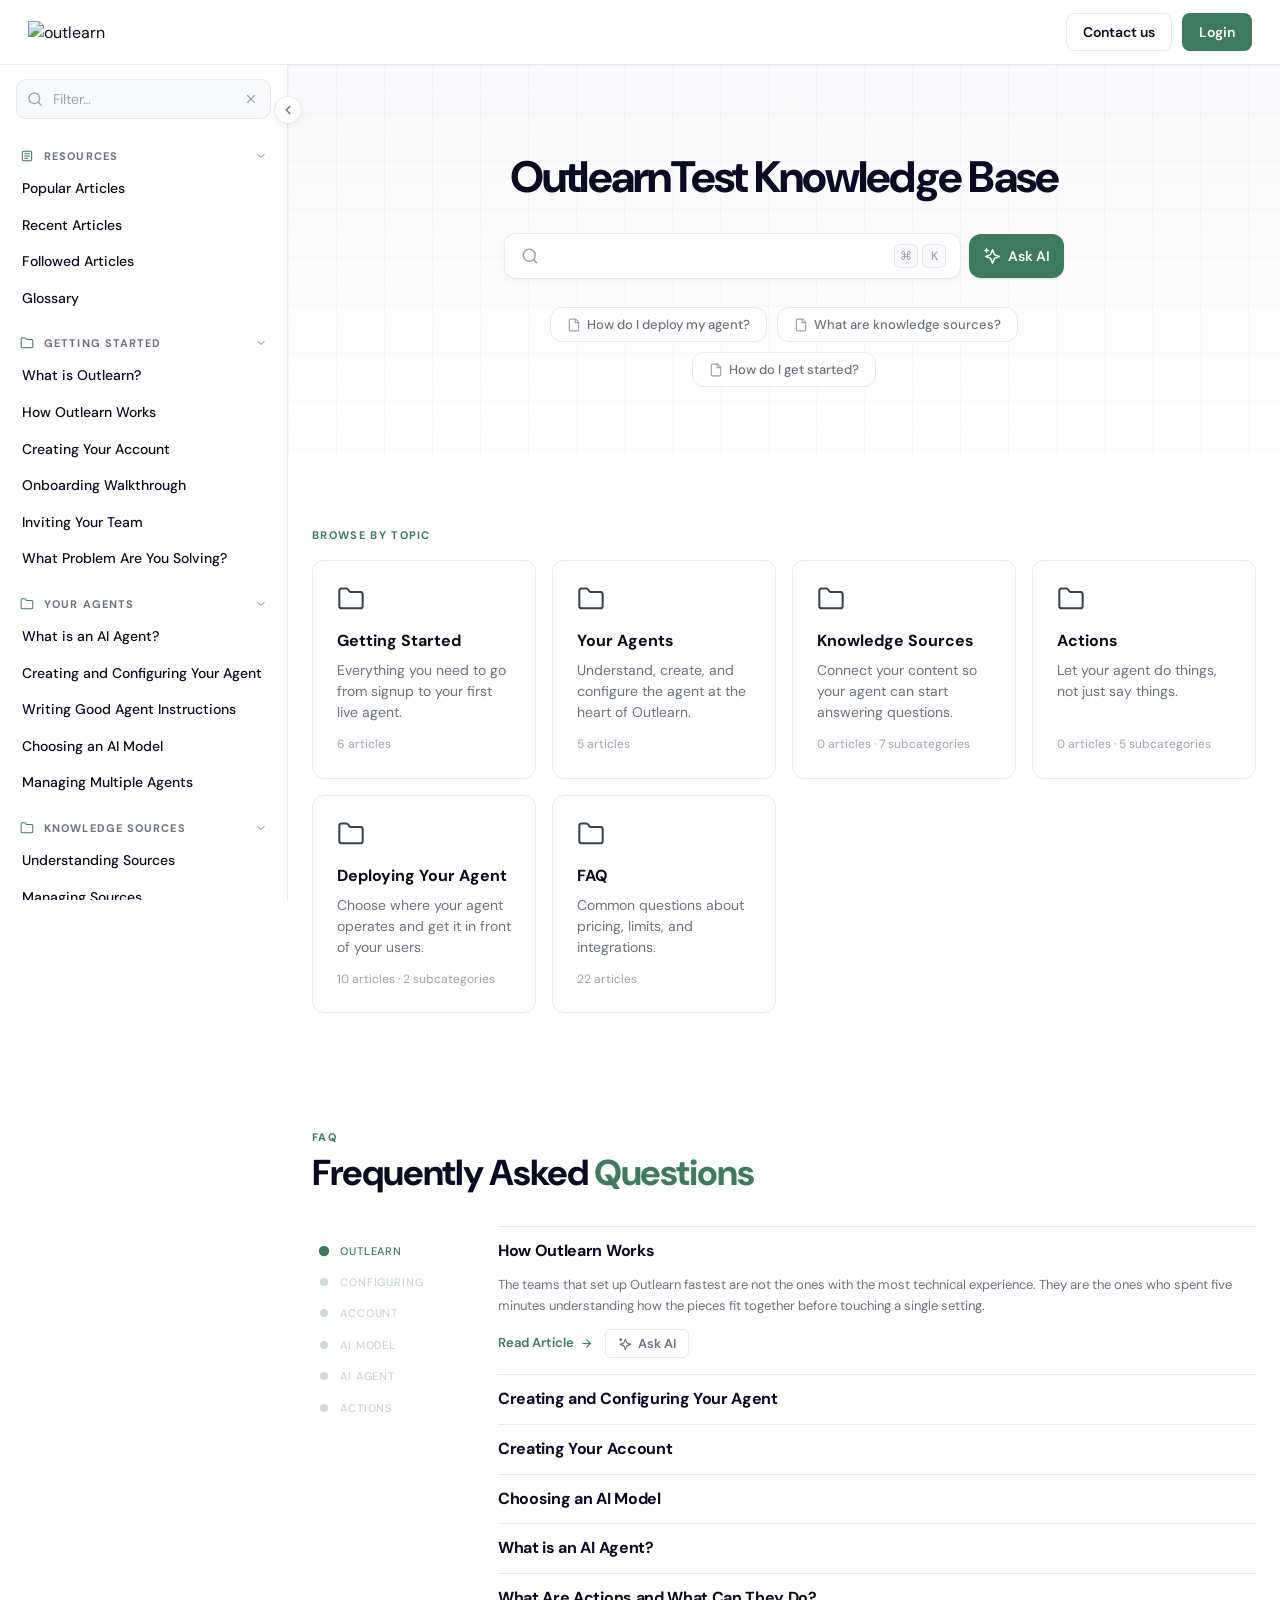
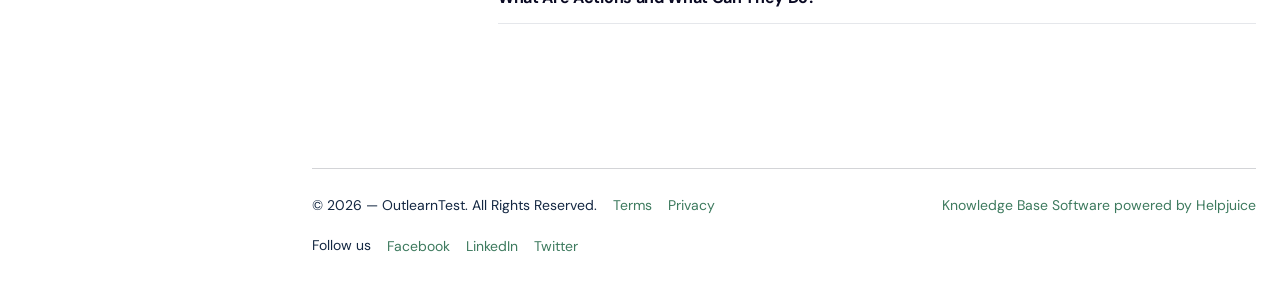
==== index.html @ bb4597de "Add persistent sidebar nav and mobile polish - Mirror the live outlearntest sidebar: filter input, e" ====
<!doctype html>
<html lang="en">

<head>
  <meta charset="utf-8">
  <meta name="viewport" content="width=device-width, initial-scale=1">
  <title>OutlearnTest Knowledge Base - Ask AI</title>
  <meta name="description"
    content="OutlearnTest Support Center — ask anything, get a synthesised answer from the knowledge base.">

  <link rel="preconnect" href="https://fonts.googleapis.com">
  <link rel="preconnect" href="https://fonts.gstatic.com" crossorigin>
  <link rel="stylesheet" href="https://fonts.googleapis.com/css2?family=DM+Sans:wght@400;500;600;700&display=swap">

  <link rel="stylesheet" href="styles.css">
</head>

<body>

  <header class="outlearn-header" role="banner">
    <div class="outlearn-header__inner">

      <div class="outlearn-header__left">
        <button class="outlearn-menu-btn" type="button" id="menuBtn" aria-label="Open menu" aria-expanded="false"
          aria-controls="sidebar">
          <svg width="20" height="20" viewBox="0 0 24 24" fill="none" stroke="currentColor" stroke-width="2"
            stroke-linecap="round" stroke-linejoin="round" aria-hidden="true">
            <line x1="4" x2="20" y1="6" y2="6" />
            <line x1="4" x2="20" y1="12" y2="12" />
            <line x1="4" x2="20" y1="18" y2="18" />
          </svg>
        </button>

        <a class="outlearn-logo" href="/" aria-label="OutlearnTest — go to homepage">
          <img
            src="https://static.helpjuice.com/helpjuice_production/uploads/template/brand_image/34458/46894/Frame__14_.png"
            alt="outlearn" width="120" height="28" loading="eager" decoding="async">
        </a>
      </div>

      <div class="outlearn-header__actions">
        <a class="outlearn-header-btn outlearn-header-btn--ghost" href="/contact-us">Contact us</a>
        <a class="outlearn-header-btn outlearn-header-btn--primary"
          href="/users/sign_in?_subdomain=outlearntest">Login</a>
      </div>

    </div>
  </header>

  <!-- SIDEBAR — persistent on desktop, off-canvas drawer on mobile ───── -->
  <div class="outlearn-sidebar-overlay" id="sidebarOverlay" hidden></div>

  <!-- Desktop collapse / expand handle. Sits OUTSIDE the sidebar so it
       remains visible when the sidebar slides out of view. -->
  <button class="outlearn-sidebar-handle" id="sidebarHandle" type="button"
    aria-label="Collapse sidebar" aria-controls="sidebar" aria-expanded="true">
    <svg viewBox="0 0 24 24" fill="none" stroke="currentColor" stroke-width="2.5" stroke-linecap="round"
      stroke-linejoin="round" aria-hidden="true">
      <path d="m15 18-6-6 6-6" />
    </svg>
  </button>

  <aside class="outlearn-sidebar" id="sidebar" aria-label="Knowledge base navigation" aria-hidden="true">

    <div class="outlearn-sidebar__head">
      <a class="outlearn-sidebar__logo" href="/" aria-label="OutlearnTest home">
        <img
          src="https://static.helpjuice.com/helpjuice_production/uploads/template/brand_image/34458/46894/Frame__14_.png"
          alt="outlearn" height="22" loading="lazy" decoding="async">
      </a>
      <button class="outlearn-sidebar__close" type="button" id="sidebarClose" aria-label="Close menu">
        <svg width="20" height="20" viewBox="0 0 24 24" fill="none" stroke="currentColor" stroke-width="2"
          stroke-linecap="round" stroke-linejoin="round" aria-hidden="true">
          <path d="M18 6 6 18" /><path d="m6 6 12 12" />
        </svg>
      </button>
    </div>

    <div class="outlearn-sidebar-filter">
      <div class="outlearn-sidebar-filter__bar">
        <svg class="outlearn-sidebar-filter__icon" xmlns="http://www.w3.org/2000/svg" viewBox="0 0 24 24" fill="none"
          stroke="currentColor" stroke-width="2" stroke-linecap="round" stroke-linejoin="round" aria-hidden="true">
          <circle cx="11" cy="11" r="8" />
          <path d="m21 21-4.3-4.3" />
        </svg>
        <input class="outlearn-sidebar-filter__input" id="sidebarFilter" placeholder="Filter…" autocomplete="off"
          spellcheck="false" aria-label="Filter navigation">
        <button class="outlearn-sidebar-filter__clear" id="sidebarFilterClear" type="button" aria-label="Clear filter"
          hidden>
          <svg xmlns="http://www.w3.org/2000/svg" viewBox="0 0 24 24" fill="none" stroke="currentColor"
            stroke-width="2" stroke-linecap="round" stroke-linejoin="round" aria-hidden="true">
            <path d="M18 6 6 18" /><path d="m6 6 12 12" />
          </svg>
        </button>
      </div>
      <div class="outlearn-sidebar-filter__empty" id="sidebarFilterEmpty" hidden>No results</div>
    </div>

    <div class="outlearn-sidebar__nav-wrap" id="sidebarNavWrap">
      <nav id="sidebarNav" aria-label="Categories">

        <div class="outlearn-nav-group is-open">
          <button class="outlearn-nav-group__label" type="button" data-group-toggle aria-expanded="true">
            <svg class="outlearn-nav-group__leadicon" viewBox="0 0 24 24" fill="none" stroke="currentColor"
              stroke-width="1.75" stroke-linecap="round" stroke-linejoin="round" aria-hidden="true">
              <rect x="4" y="4" width="16" height="16" rx="2" />
              <path d="M8 8h8M8 12h8M8 16h5" />
            </svg>
            <span class="outlearn-nav-group__name">Resources</span>
            <svg class="outlearn-nav-group__chevron" viewBox="0 0 24 24" fill="none" stroke="currentColor"
              stroke-width="2" stroke-linecap="round" stroke-linejoin="round" aria-hidden="true">
              <path d="m9 18 6-6-6-6" />
            </svg>
          </button>
          <div class="outlearn-nav-group__items">
            <a class="outlearn-nav-link" href="#popular"><span class="outlearn-nav-link__text">Popular Articles</span></a>
            <a class="outlearn-nav-link" href="#recent"><span class="outlearn-nav-link__text">Recent Articles</span></a>
            <a class="outlearn-nav-link" href="#followed"><span class="outlearn-nav-link__text">Followed Articles</span></a>
            <a class="outlearn-nav-link" href="#glossary"><span class="outlearn-nav-link__text">Glossary</span></a>
          </div>
        </div>

        <div class="outlearn-nav-group is-open">
          <button class="outlearn-nav-group__label" type="button" data-group-toggle aria-expanded="true">
            <svg class="outlearn-nav-group__leadicon" viewBox="0 0 24 24" fill="none" stroke="currentColor"
              stroke-width="1.75" stroke-linecap="round" stroke-linejoin="round" aria-hidden="true">
              <path d="M20 20a2 2 0 0 0 2-2V8a2 2 0 0 0-2-2h-7.9a2 2 0 0 1-1.69-.9L9.6 3.9A2 2 0 0 0 7.93 3H4a2 2 0 0 0-2 2v13a2 2 0 0 0 2 2Z" />
            </svg>
            <span class="outlearn-nav-group__name">Getting Started</span>
            <svg class="outlearn-nav-group__chevron" viewBox="0 0 24 24" fill="none" stroke="currentColor"
              stroke-width="2" stroke-linecap="round" stroke-linejoin="round" aria-hidden="true">
              <path d="m9 18 6-6-6-6" />
            </svg>
          </button>
          <div class="outlearn-nav-group__items">
            <a class="outlearn-nav-link" href="#what-is-outlearn"><span class="outlearn-nav-link__text">What is Outlearn?</span></a>
            <a class="outlearn-nav-link" href="#how-outlearn-works"><span class="outlearn-nav-link__text">How Outlearn Works</span></a>
            <a class="outlearn-nav-link" href="#creating-your-account"><span class="outlearn-nav-link__text">Creating Your Account</span></a>
            <a class="outlearn-nav-link" href="#onboarding"><span class="outlearn-nav-link__text">Onboarding Walkthrough</span></a>
            <a class="outlearn-nav-link" href="#inviting-team"><span class="outlearn-nav-link__text">Inviting Your Team</span></a>
            <a class="outlearn-nav-link" href="#problem"><span class="outlearn-nav-link__text">What Problem Are You Solving?</span></a>
          </div>
        </div>

        <div class="outlearn-nav-group is-open">
          <button class="outlearn-nav-group__label" type="button" data-group-toggle aria-expanded="true">
            <svg class="outlearn-nav-group__leadicon" viewBox="0 0 24 24" fill="none" stroke="currentColor"
              stroke-width="1.75" stroke-linecap="round" stroke-linejoin="round" aria-hidden="true">
              <path d="M20 20a2 2 0 0 0 2-2V8a2 2 0 0 0-2-2h-7.9a2 2 0 0 1-1.69-.9L9.6 3.9A2 2 0 0 0 7.93 3H4a2 2 0 0 0-2 2v13a2 2 0 0 0 2 2Z" />
            </svg>
            <span class="outlearn-nav-group__name">Your Agents</span>
            <svg class="outlearn-nav-group__chevron" viewBox="0 0 24 24" fill="none" stroke="currentColor"
              stroke-width="2" stroke-linecap="round" stroke-linejoin="round" aria-hidden="true">
              <path d="m9 18 6-6-6-6" />
            </svg>
          </button>
          <div class="outlearn-nav-group__items">
            <a class="outlearn-nav-link" href="#what-is-an-ai-agent"><span class="outlearn-nav-link__text">What is an AI Agent?</span></a>
            <a class="outlearn-nav-link" href="#configuring"><span class="outlearn-nav-link__text">Creating and Configuring Your Agent</span></a>
            <a class="outlearn-nav-link" href="#writing-instructions"><span class="outlearn-nav-link__text">Writing Good Agent Instructions</span></a>
            <a class="outlearn-nav-link" href="#choosing-an-ai-model"><span class="outlearn-nav-link__text">Choosing an AI Model</span></a>
            <a class="outlearn-nav-link" href="#multiple-agents"><span class="outlearn-nav-link__text">Managing Multiple Agents</span></a>
          </div>
        </div>

        <div class="outlearn-nav-group is-open">
          <button class="outlearn-nav-group__label" type="button" data-group-toggle aria-expanded="true">
            <svg class="outlearn-nav-group__leadicon" viewBox="0 0 24 24" fill="none" stroke="currentColor"
              stroke-width="1.75" stroke-linecap="round" stroke-linejoin="round" aria-hidden="true">
              <path d="M20 20a2 2 0 0 0 2-2V8a2 2 0 0 0-2-2h-7.9a2 2 0 0 1-1.69-.9L9.6 3.9A2 2 0 0 0 7.93 3H4a2 2 0 0 0-2 2v13a2 2 0 0 0 2 2Z" />
            </svg>
            <span class="outlearn-nav-group__name">Knowledge Sources</span>
            <svg class="outlearn-nav-group__chevron" viewBox="0 0 24 24" fill="none" stroke="currentColor"
              stroke-width="2" stroke-linecap="round" stroke-linejoin="round" aria-hidden="true">
              <path d="m9 18 6-6-6-6" />
            </svg>
          </button>
          <div class="outlearn-nav-group__items">
            <a class="outlearn-nav-link" href="#understanding-sources"><span class="outlearn-nav-link__text">Understanding Sources</span></a>
            <a class="outlearn-nav-link" href="#managing-sources"><span class="outlearn-nav-link__text">Managing Sources</span></a>
            <a class="outlearn-nav-link" href="#kb-integrations"><span class="outlearn-nav-link__text">Knowledge Base Integrations</span></a>
            <a class="outlearn-nav-link" href="#cloud-storage"><span class="outlearn-nav-link__text">Cloud Storage</span></a>
            <a class="outlearn-nav-link" href="#ticketing-systems"><span class="outlearn-nav-link__text">Ticketing Systems</span></a>
            <a class="outlearn-nav-link" href="#team-chats"><span class="outlearn-nav-link__text">Team Chats</span></a>
            <a class="outlearn-nav-link" href="#manual-imports"><span class="outlearn-nav-link__text">Manual Imports</span></a>
          </div>
        </div>

        <div class="outlearn-nav-group is-open">
          <button class="outlearn-nav-group__label" type="button" data-group-toggle aria-expanded="true">
            <svg class="outlearn-nav-group__leadicon" viewBox="0 0 24 24" fill="none" stroke="currentColor"
              stroke-width="1.75" stroke-linecap="round" stroke-linejoin="round" aria-hidden="true">
              <path d="M20 20a2 2 0 0 0 2-2V8a2 2 0 0 0-2-2h-7.9a2 2 0 0 1-1.69-.9L9.6 3.9A2 2 0 0 0 7.93 3H4a2 2 0 0 0-2 2v13a2 2 0 0 0 2 2Z" />
            </svg>
            <span class="outlearn-nav-group__name">Actions</span>
            <svg class="outlearn-nav-group__chevron" viewBox="0 0 24 24" fill="none" stroke="currentColor"
              stroke-width="2" stroke-linecap="round" stroke-linejoin="round" aria-hidden="true">
              <path d="m9 18 6-6-6-6" />
            </svg>
          </button>
          <div class="outlearn-nav-group__items">
            <a class="outlearn-nav-link" href="#understanding-actions"><span class="outlearn-nav-link__text">Understanding Actions</span></a>
            <a class="outlearn-nav-link" href="#communication-actions"><span class="outlearn-nav-link__text">Communication Actions</span></a>
            <a class="outlearn-nav-link" href="#calendar-scheduling"><span class="outlearn-nav-link__text">Calendar &amp; Scheduling</span></a>
            <a class="outlearn-nav-link" href="#crm-sales"><span class="outlearn-nav-link__text">CRM &amp; Sales</span></a>
            <a class="outlearn-nav-link" href="#custom-advanced"><span class="outlearn-nav-link__text">Custom &amp; Advanced</span></a>
          </div>
        </div>

        <div class="outlearn-nav-group is-open">
          <button class="outlearn-nav-group__label" type="button" data-group-toggle aria-expanded="true">
            <svg class="outlearn-nav-group__leadicon" viewBox="0 0 24 24" fill="none" stroke="currentColor"
              stroke-width="1.75" stroke-linecap="round" stroke-linejoin="round" aria-hidden="true">
              <path d="M20 20a2 2 0 0 0 2-2V8a2 2 0 0 0-2-2h-7.9a2 2 0 0 1-1.69-.9L9.6 3.9A2 2 0 0 0 7.93 3H4a2 2 0 0 0-2 2v13a2 2 0 0 0 2 2Z" />
            </svg>
            <span class="outlearn-nav-group__name">Deploying Your Agent</span>
            <svg class="outlearn-nav-group__chevron" viewBox="0 0 24 24" fill="none" stroke="currentColor"
              stroke-width="2" stroke-linecap="round" stroke-linejoin="round" aria-hidden="true">
              <path d="m9 18 6-6-6-6" />
            </svg>
          </button>
          <div class="outlearn-nav-group__items">
            <a class="outlearn-nav-link" href="#how-deployment-works"><span class="outlearn-nav-link__text">How Deployment Works</span></a>
            <a class="outlearn-nav-link" href="#chat-widget"><span class="outlearn-nav-link__text">Customizing Your Chat Widget</span></a>
            <a class="outlearn-nav-link" href="#email-channel"><span class="outlearn-nav-link__text">Setting Up the Email Channel</span></a>
            <a class="outlearn-nav-link" href="#deploy-slack"><span class="outlearn-nav-link__text">Deploying to Slack</span></a>
            <a class="outlearn-nav-link" href="#deploy-teams"><span class="outlearn-nav-link__text">Deploying to Microsoft Teams</span></a>
            <a class="outlearn-nav-link" href="#deploy-google-chat"><span class="outlearn-nav-link__text">Deploying to Google Chat</span></a>
            <a class="outlearn-nav-link" href="#deploy-zendesk"><span class="outlearn-nav-link__text">Deploying to Zendesk</span></a>
            <a class="outlearn-nav-link" href="#deploy-intercom"><span class="outlearn-nav-link__text">Deploying to Intercom</span></a>
            <a class="outlearn-nav-link" href="#deploy-api"><span class="outlearn-nav-link__text">Deploying via API</span></a>
            <a class="outlearn-nav-link" href="#api-reference"><span class="outlearn-nav-link__text">Outlearn API Reference</span></a>
          </div>
        </div>

      </nav>
    </div>

    <div class="outlearn-sidebar__foot">
      <a class="outlearn-sidebar__cta outlearn-sidebar__cta--ghost" href="/contact-us">Contact us</a>
      <a class="outlearn-sidebar__cta outlearn-sidebar__cta--primary" href="/users/sign_in?_subdomain=outlearntest">Login</a>
    </div>

  </aside>

  <main class="kb-main">

    <!-- HERO (mirrors live outlearn-hero markup) ───────────────────── -->
    <section class="outlearn-hero outlearn-anim-fade-in" id="hero" aria-labelledby="hero-title">
      <div class="container">
        <div class="outlearn-hero__inner">

          <h1 class="outlearn-hero__title outlearn-anim-fade-up" id="hero-title">OutlearnTest Knowledge Base</h1>

          <div class="outlearn-hero__search-wrap outlearn-anim-fade-up">

            <form class="outlearn-hero__search-row" id="search-form" role="search" autocomplete="off"
              aria-label="Knowledge base search">
              <div class="outlearn-hero__search-bar">
                <svg xmlns="http://www.w3.org/2000/svg" viewBox="0 0 24 24" fill="none" stroke="currentColor"
                  stroke-width="2" stroke-linecap="round" stroke-linejoin="round" aria-hidden="true">
                  <circle cx="11" cy="11" r="8" />
                  <path d="m21 21-4.3-4.3" />
                </svg>
                <input id="search-input" name="q" type="search" class="outlearn-hero__search-input" placeholder=""
                  aria-label="Ask anything about OutlearnTest" autocomplete="off" spellcheck="false">
                <div class="outlearn-hero__search-kbd" aria-hidden="true">
                  <kbd>⌘</kbd><kbd>K</kbd>
                </div>
              </div>

              <button type="submit" class="outlearn-ai-trigger-btn outlearn-ai-trigger-btn--hero" aria-label="Ask AI">
                <svg xmlns="http://www.w3.org/2000/svg" width="18" height="18" viewBox="0 0 18 18" aria-hidden="true">
                  <g fill="currentColor">
                    <path
                      d="M5.658,2.99l-1.263-.421-.421-1.263c-.137-.408-.812-.408-.949,0l-.421,1.263-1.263,.421c-.204,.068-.342,.259-.342,.474s.138,.406,.342,.474l1.263,.421,.421,1.263c.068,.204,.26,.342,.475,.342s.406-.138,.475-.342l.421-1.263,1.263-.421c.204-.068,.342-.259.342-.474s-.138-.406-.342-.474Z" />
                    <polygon
                      points="9.5 2.75 11.412 7.587 16.25 9.5 11.412 11.413 9.5 16.25 7.587 11.413 2.75 9.5 7.587 7.587 9.5 2.75"
                      fill="none" stroke="currentColor" stroke-linecap="round" stroke-linejoin="round"
                      stroke-width="1.5" />
                  </g>
                </svg>
                <span class="outlearn-ai-btn-text">Ask AI</span>
              </button>
            </form>

            <div class="outlearn-hero__tags" id="suggestions" role="list" aria-label="Suggested questions">
              <button type="button" class="outlearn-hero__tag" role="listitem">
                <svg xmlns="http://www.w3.org/2000/svg" viewBox="0 0 24 24" fill="none" stroke="currentColor"
                  stroke-width="2" stroke-linecap="round" stroke-linejoin="round" aria-hidden="true">
                  <path d="M15 2H6a2 2 0 0 0-2 2v16a2 2 0 0 0 2 2h12a2 2 0 0 0 2-2V7z" />
                  <polyline points="14 2 14 8 20 8" />
                </svg>
                How do I deploy my agent?
              </button>
              <button type="button" class="outlearn-hero__tag" role="listitem">
                <svg xmlns="http://www.w3.org/2000/svg" viewBox="0 0 24 24" fill="none" stroke="currentColor"
                  stroke-width="2" stroke-linecap="round" stroke-linejoin="round" aria-hidden="true">
                  <path d="M15 2H6a2 2 0 0 0-2 2v16a2 2 0 0 0 2 2h12a2 2 0 0 0 2-2V7z" />
                  <polyline points="14 2 14 8 20 8" />
                </svg>
                What are knowledge sources?
              </button>
              <button type="button" class="outlearn-hero__tag" role="listitem">
                <svg xmlns="http://www.w3.org/2000/svg" viewBox="0 0 24 24" fill="none" stroke="currentColor"
                  stroke-width="2" stroke-linecap="round" stroke-linejoin="round" aria-hidden="true">
                  <path d="M15 2H6a2 2 0 0 0-2 2v16a2 2 0 0 0 2 2h12a2 2 0 0 0 2-2V7z" />
                  <polyline points="14 2 14 8 20 8" />
                </svg>
                How do I get started?
              </button>
            </div>

          </div>
        </div>
      </div>
    </section>

    <!-- AGENT TRANSCRIPT (populated by app.js) ──────────────────────── -->
    <section class="kb-agent" id="agent-root" aria-live="polite" aria-label="Agent answers"></section>

    <!-- CATEGORIES -->
    <section class="outlearn-categories" aria-labelledby="categories-label">
      <div class="container">
        <h2 class="outlearn-section-label" id="categories-label">Browse by topic</h2>

        <div class="outlearn-categories__grid">

          <div class="outlearn-cat-card-wrap">
            <a class="outlearn-cat-card" href="#getting-started">
              <div class="outlearn-cat-card__icon" aria-hidden="true">
                <svg xmlns="http://www.w3.org/2000/svg" viewBox="0 0 24 24" fill="none" stroke="currentColor"
                  stroke-width="1.75" stroke-linecap="round" stroke-linejoin="round">
                  <path
                    d="M20 20a2 2 0 0 0 2-2V8a2 2 0 0 0-2-2h-7.9a2 2 0 0 1-1.69-.9L9.6 3.9A2 2 0 0 0 7.93 3H4a2 2 0 0 0-2 2v13a2 2 0 0 0 2 2Z" />
                </svg>
              </div>
              <h3 class="outlearn-cat-card__title">Getting Started</h3>
              <p class="outlearn-cat-card__desc">Everything you need to go from signup to your first live agent.</p>
              <div class="outlearn-cat-card__meta">6 articles</div>
            </a>
            <div class="outlearn-cat-popover" aria-label="Getting Started — popular articles">
              <a class="outlearn-cat-popover__item" href="#article-what-is-an-ai-agent">
                <svg xmlns="http://www.w3.org/2000/svg" viewBox="0 0 24 24" fill="none" stroke="currentColor"
                  stroke-width="2" stroke-linecap="round" stroke-linejoin="round" aria-hidden="true">
                  <path d="M15 2H6a2 2 0 0 0-2 2v16a2 2 0 0 0 2 2h12a2 2 0 0 0 2-2V7z" />
                  <polyline points="14 2 14 8 20 8" />
                </svg>
                What is an AI Agent?
              </a>
              <a class="outlearn-cat-popover__item" href="#article-creating-and-configuring">
                <svg xmlns="http://www.w3.org/2000/svg" viewBox="0 0 24 24" fill="none" stroke="currentColor"
                  stroke-width="2" stroke-linecap="round" stroke-linejoin="round" aria-hidden="true">
                  <path d="M15 2H6a2 2 0 0 0-2 2v16a2 2 0 0 0 2 2h12a2 2 0 0 0 2-2V7z" />
                  <polyline points="14 2 14 8 20 8" />
                </svg>
                Creating and Configuring Your Agent
              </a>
              <a class="outlearn-cat-popover__item" href="#article-writing-good-instructions">
                <svg xmlns="http://www.w3.org/2000/svg" viewBox="0 0 24 24" fill="none" stroke="currentColor"
                  stroke-width="2" stroke-linecap="round" stroke-linejoin="round" aria-hidden="true">
                  <path d="M15 2H6a2 2 0 0 0-2 2v16a2 2 0 0 0 2 2h12a2 2 0 0 0 2-2V7z" />
                  <polyline points="14 2 14 8 20 8" />
                </svg>
                Writing Good Agent Instructions
              </a>
              <div class="outlearn-cat-popover__divider"></div>
              <a class="outlearn-cat-popover__all" href="#getting-started">
                See all
                <svg xmlns="http://www.w3.org/2000/svg" viewBox="0 0 24 24" fill="none" stroke="currentColor"
                  stroke-width="2.5" stroke-linecap="round" stroke-linejoin="round" aria-hidden="true">
                  <path d="M5 12h14" />
                  <path d="m12 5 7 7-7 7" />
                </svg>
              </a>
            </div>
          </div>

          <div class="outlearn-cat-card-wrap">
            <a class="outlearn-cat-card" href="#your-agents">
              <div class="outlearn-cat-card__icon" aria-hidden="true">
                <svg xmlns="http://www.w3.org/2000/svg" viewBox="0 0 24 24" fill="none" stroke="currentColor"
                  stroke-width="1.75" stroke-linecap="round" stroke-linejoin="round">
                  <path
                    d="M20 20a2 2 0 0 0 2-2V8a2 2 0 0 0-2-2h-7.9a2 2 0 0 1-1.69-.9L9.6 3.9A2 2 0 0 0 7.93 3H4a2 2 0 0 0-2 2v13a2 2 0 0 0 2 2Z" />
                </svg>
              </div>
              <h3 class="outlearn-cat-card__title">Your Agents</h3>
              <p class="outlearn-cat-card__desc">Understand, create, and configure the agent at the heart of Outlearn.
              </p>
              <div class="outlearn-cat-card__meta">5 articles</div>
            </a>
            <div class="outlearn-cat-popover" aria-label="Your Agents — popular articles">
              <a class="outlearn-cat-popover__item" href="#article-agent-concepts">
                <svg xmlns="http://www.w3.org/2000/svg" viewBox="0 0 24 24" fill="none" stroke="currentColor"
                  stroke-width="2" stroke-linecap="round" stroke-linejoin="round" aria-hidden="true">
                  <path d="M15 2H6a2 2 0 0 0-2 2v16a2 2 0 0 0 2 2h12a2 2 0 0 0 2-2V7z" />
                  <polyline points="14 2 14 8 20 8" />
                </svg>
                Agent Concepts
              </a>
              <a class="outlearn-cat-popover__item" href="#article-improving-accuracy">
                <svg xmlns="http://www.w3.org/2000/svg" viewBox="0 0 24 24" fill="none" stroke="currentColor"
                  stroke-width="2" stroke-linecap="round" stroke-linejoin="round" aria-hidden="true">
                  <path d="M15 2H6a2 2 0 0 0-2 2v16a2 2 0 0 0 2 2h12a2 2 0 0 0 2-2V7z" />
                  <polyline points="14 2 14 8 20 8" />
                </svg>
                Improving Agent Accuracy
              </a>
              <a class="outlearn-cat-popover__item" href="#article-evaluations">
                <svg xmlns="http://www.w3.org/2000/svg" viewBox="0 0 24 24" fill="none" stroke="currentColor"
                  stroke-width="2" stroke-linecap="round" stroke-linejoin="round" aria-hidden="true">
                  <path d="M15 2H6a2 2 0 0 0-2 2v16a2 2 0 0 0 2 2h12a2 2 0 0 0 2-2V7z" />
                  <polyline points="14 2 14 8 20 8" />
                </svg>
                Evaluations &amp; Feedback
              </a>
              <div class="outlearn-cat-popover__divider"></div>
              <a class="outlearn-cat-popover__all" href="#your-agents">
                See all
                <svg xmlns="http://www.w3.org/2000/svg" viewBox="0 0 24 24" fill="none" stroke="currentColor"
                  stroke-width="2.5" stroke-linecap="round" stroke-linejoin="round" aria-hidden="true">
                  <path d="M5 12h14" />
                  <path d="m12 5 7 7-7 7" />
                </svg>
              </a>
            </div>
          </div>

          <div class="outlearn-cat-card-wrap">
            <a class="outlearn-cat-card" href="#knowledge-sources">
              <div class="outlearn-cat-card__icon" aria-hidden="true">
                <svg xmlns="http://www.w3.org/2000/svg" viewBox="0 0 24 24" fill="none" stroke="currentColor"
                  stroke-width="1.75" stroke-linecap="round" stroke-linejoin="round">
                  <path
                    d="M20 20a2 2 0 0 0 2-2V8a2 2 0 0 0-2-2h-7.9a2 2 0 0 1-1.69-.9L9.6 3.9A2 2 0 0 0 7.93 3H4a2 2 0 0 0-2 2v13a2 2 0 0 0 2 2Z" />
                </svg>
              </div>
              <h3 class="outlearn-cat-card__title">Knowledge Sources</h3>
              <p class="outlearn-cat-card__desc">Connect your content so your agent can start answering questions.</p>
              <div class="outlearn-cat-card__meta">0 articles · 7 subcategories</div>
            </a>
            <div class="outlearn-cat-popover" aria-label="Knowledge Sources — popular articles">
              <a class="outlearn-cat-popover__item" href="#article-what-is-knowledge-source">
                <svg xmlns="http://www.w3.org/2000/svg" viewBox="0 0 24 24" fill="none" stroke="currentColor"
                  stroke-width="2" stroke-linecap="round" stroke-linejoin="round" aria-hidden="true">
                  <path d="M15 2H6a2 2 0 0 0-2 2v16a2 2 0 0 0 2 2h12a2 2 0 0 0 2-2V7z" />
                  <polyline points="14 2 14 8 20 8" />
                </svg>
                What is a Knowledge Source?
              </a>
              <a class="outlearn-cat-popover__item" href="#article-connecting-urls">
                <svg xmlns="http://www.w3.org/2000/svg" viewBox="0 0 24 24" fill="none" stroke="currentColor"
                  stroke-width="2" stroke-linecap="round" stroke-linejoin="round" aria-hidden="true">
                  <path d="M15 2H6a2 2 0 0 0-2 2v16a2 2 0 0 0 2 2h12a2 2 0 0 0 2-2V7z" />
                  <polyline points="14 2 14 8 20 8" />
                </svg>
                Connecting URLs
              </a>
              <a class="outlearn-cat-popover__item" href="#article-uploading-files">
                <svg xmlns="http://www.w3.org/2000/svg" viewBox="0 0 24 24" fill="none" stroke="currentColor"
                  stroke-width="2" stroke-linecap="round" stroke-linejoin="round" aria-hidden="true">
                  <path d="M15 2H6a2 2 0 0 0-2 2v16a2 2 0 0 0 2 2h12a2 2 0 0 0 2-2V7z" />
                  <polyline points="14 2 14 8 20 8" />
                </svg>
                Uploading Files
              </a>
              <div class="outlearn-cat-popover__divider"></div>
              <a class="outlearn-cat-popover__all" href="#knowledge-sources">
                See all
                <svg xmlns="http://www.w3.org/2000/svg" viewBox="0 0 24 24" fill="none" stroke="currentColor"
                  stroke-width="2.5" stroke-linecap="round" stroke-linejoin="round" aria-hidden="true">
                  <path d="M5 12h14" />
                  <path d="m12 5 7 7-7 7" />
                </svg>
              </a>
            </div>
          </div>

          <div class="outlearn-cat-card-wrap">
            <a class="outlearn-cat-card" href="#actions">
              <div class="outlearn-cat-card__icon" aria-hidden="true">
                <svg xmlns="http://www.w3.org/2000/svg" viewBox="0 0 24 24" fill="none" stroke="currentColor"
                  stroke-width="1.75" stroke-linecap="round" stroke-linejoin="round">
                  <path
                    d="M20 20a2 2 0 0 0 2-2V8a2 2 0 0 0-2-2h-7.9a2 2 0 0 1-1.69-.9L9.6 3.9A2 2 0 0 0 7.93 3H4a2 2 0 0 0-2 2v13a2 2 0 0 0 2 2Z" />
                </svg>
              </div>
              <h3 class="outlearn-cat-card__title">Actions</h3>
              <p class="outlearn-cat-card__desc">Let your agent do things, not just say things.</p>
              <div class="outlearn-cat-card__meta">0 articles · 5 subcategories</div>
            </a>
            <div class="outlearn-cat-popover" aria-label="Actions — popular articles">
              <a class="outlearn-cat-popover__item" href="#article-what-are-actions">
                <svg xmlns="http://www.w3.org/2000/svg" viewBox="0 0 24 24" fill="none" stroke="currentColor"
                  stroke-width="2" stroke-linecap="round" stroke-linejoin="round" aria-hidden="true">
                  <path d="M15 2H6a2 2 0 0 0-2 2v16a2 2 0 0 0 2 2h12a2 2 0 0 0 2-2V7z" />
                  <polyline points="14 2 14 8 20 8" />
                </svg>
                What Are Actions?
              </a>
              <a class="outlearn-cat-popover__item" href="#article-built-in-actions">
                <svg xmlns="http://www.w3.org/2000/svg" viewBox="0 0 24 24" fill="none" stroke="currentColor"
                  stroke-width="2" stroke-linecap="round" stroke-linejoin="round" aria-hidden="true">
                  <path d="M15 2H6a2 2 0 0 0-2 2v16a2 2 0 0 0 2 2h12a2 2 0 0 0 2-2V7z" />
                  <polyline points="14 2 14 8 20 8" />
                </svg>
                Built-in Actions
              </a>
              <a class="outlearn-cat-popover__item" href="#article-custom-actions">
                <svg xmlns="http://www.w3.org/2000/svg" viewBox="0 0 24 24" fill="none" stroke="currentColor"
                  stroke-width="2" stroke-linecap="round" stroke-linejoin="round" aria-hidden="true">
                  <path d="M15 2H6a2 2 0 0 0-2 2v16a2 2 0 0 0 2 2h12a2 2 0 0 0 2-2V7z" />
                  <polyline points="14 2 14 8 20 8" />
                </svg>
                Custom Actions via HTTP
              </a>
              <div class="outlearn-cat-popover__divider"></div>
              <a class="outlearn-cat-popover__all" href="#actions">
                See all
                <svg xmlns="http://www.w3.org/2000/svg" viewBox="0 0 24 24" fill="none" stroke="currentColor"
                  stroke-width="2.5" stroke-linecap="round" stroke-linejoin="round" aria-hidden="true">
                  <path d="M5 12h14" />
                  <path d="m12 5 7 7-7 7" />
                </svg>
              </a>
            </div>
          </div>

          <div class="outlearn-cat-card-wrap">
            <a class="outlearn-cat-card" href="#deploying">
              <div class="outlearn-cat-card__icon" aria-hidden="true">
                <svg xmlns="http://www.w3.org/2000/svg" viewBox="0 0 24 24" fill="none" stroke="currentColor"
                  stroke-width="1.75" stroke-linecap="round" stroke-linejoin="round">
                  <path
                    d="M20 20a2 2 0 0 0 2-2V8a2 2 0 0 0-2-2h-7.9a2 2 0 0 1-1.69-.9L9.6 3.9A2 2 0 0 0 7.93 3H4a2 2 0 0 0-2 2v13a2 2 0 0 0 2 2Z" />
                </svg>
              </div>
              <h3 class="outlearn-cat-card__title">Deploying Your Agent</h3>
              <p class="outlearn-cat-card__desc">Choose where your agent operates and get it in front of your users.</p>
              <div class="outlearn-cat-card__meta">10 articles · 2 subcategories</div>
            </a>
            <div class="outlearn-cat-popover" aria-label="Deploying — popular articles">
              <a class="outlearn-cat-popover__item" href="#article-deploying-your-agent">
                <svg xmlns="http://www.w3.org/2000/svg" viewBox="0 0 24 24" fill="none" stroke="currentColor"
                  stroke-width="2" stroke-linecap="round" stroke-linejoin="round" aria-hidden="true">
                  <path d="M15 2H6a2 2 0 0 0-2 2v16a2 2 0 0 0 2 2h12a2 2 0 0 0 2-2V7z" />
                  <polyline points="14 2 14 8 20 8" />
                </svg>
                Deploying Your Agent
              </a>
              <a class="outlearn-cat-popover__item" href="#article-production-checklist">
                <svg xmlns="http://www.w3.org/2000/svg" viewBox="0 0 24 24" fill="none" stroke="currentColor"
                  stroke-width="2" stroke-linecap="round" stroke-linejoin="round" aria-hidden="true">
                  <path d="M15 2H6a2 2 0 0 0-2 2v16a2 2 0 0 0 2 2h12a2 2 0 0 0 2-2V7z" />
                  <polyline points="14 2 14 8 20 8" />
                </svg>
                Production Checklist
              </a>
              <a class="outlearn-cat-popover__item" href="#article-rollback">
                <svg xmlns="http://www.w3.org/2000/svg" viewBox="0 0 24 24" fill="none" stroke="currentColor"
                  stroke-width="2" stroke-linecap="round" stroke-linejoin="round" aria-hidden="true">
                  <path d="M15 2H6a2 2 0 0 0-2 2v16a2 2 0 0 0 2 2h12a2 2 0 0 0 2-2V7z" />
                  <polyline points="14 2 14 8 20 8" />
                </svg>
                Rollback &amp; Versioning
              </a>
              <div class="outlearn-cat-popover__divider"></div>
              <a class="outlearn-cat-popover__all" href="#deploying">
                See all
                <svg xmlns="http://www.w3.org/2000/svg" viewBox="0 0 24 24" fill="none" stroke="currentColor"
                  stroke-width="2.5" stroke-linecap="round" stroke-linejoin="round" aria-hidden="true">
                  <path d="M5 12h14" />
                  <path d="m12 5 7 7-7 7" />
                </svg>
              </a>
            </div>
          </div>

          <div class="outlearn-cat-card-wrap">
            <a class="outlearn-cat-card" href="#faq">
              <div class="outlearn-cat-card__icon" aria-hidden="true">
                <svg xmlns="http://www.w3.org/2000/svg" viewBox="0 0 24 24" fill="none" stroke="currentColor"
                  stroke-width="1.75" stroke-linecap="round" stroke-linejoin="round">
                  <path
                    d="M20 20a2 2 0 0 0 2-2V8a2 2 0 0 0-2-2h-7.9a2 2 0 0 1-1.69-.9L9.6 3.9A2 2 0 0 0 7.93 3H4a2 2 0 0 0-2 2v13a2 2 0 0 0 2 2Z" />
                </svg>
              </div>
              <h3 class="outlearn-cat-card__title">FAQ</h3>
              <p class="outlearn-cat-card__desc">Common questions about pricing, limits, and integrations.</p>
              <div class="outlearn-cat-card__meta">22 articles</div>
            </a>
            <div class="outlearn-cat-popover" aria-label="FAQ — popular articles">
              <a class="outlearn-cat-popover__item" href="#article-pricing">
                <svg xmlns="http://www.w3.org/2000/svg" viewBox="0 0 24 24" fill="none" stroke="currentColor"
                  stroke-width="2" stroke-linecap="round" stroke-linejoin="round" aria-hidden="true">
                  <path d="M15 2H6a2 2 0 0 0-2 2v16a2 2 0 0 0 2 2h12a2 2 0 0 0 2-2V7z" />
                  <polyline points="14 2 14 8 20 8" />
                </svg>
                Pricing &amp; Plans
              </a>
              <a class="outlearn-cat-popover__item" href="#article-limits">
                <svg xmlns="http://www.w3.org/2000/svg" viewBox="0 0 24 24" fill="none" stroke="currentColor"
                  stroke-width="2" stroke-linecap="round" stroke-linejoin="round" aria-hidden="true">
                  <path d="M15 2H6a2 2 0 0 0-2 2v16a2 2 0 0 0 2 2h12a2 2 0 0 0 2-2V7z" />
                  <polyline points="14 2 14 8 20 8" />
                </svg>
                Usage Limits
              </a>
              <a class="outlearn-cat-popover__item" href="#article-integrations">
                <svg xmlns="http://www.w3.org/2000/svg" viewBox="0 0 24 24" fill="none" stroke="currentColor"
                  stroke-width="2" stroke-linecap="round" stroke-linejoin="round" aria-hidden="true">
                  <path d="M15 2H6a2 2 0 0 0-2 2v16a2 2 0 0 0 2 2h12a2 2 0 0 0 2-2V7z" />
                  <polyline points="14 2 14 8 20 8" />
                </svg>
                Integrations Overview
              </a>
              <div class="outlearn-cat-popover__divider"></div>
              <a class="outlearn-cat-popover__all" href="#faq">
                See all
                <svg xmlns="http://www.w3.org/2000/svg" viewBox="0 0 24 24" fill="none" stroke="currentColor"
                  stroke-width="2.5" stroke-linecap="round" stroke-linejoin="round" aria-hidden="true">
                  <path d="M5 12h14" />
                  <path d="m12 5 7 7-7 7" />
                </svg>
              </a>
            </div>
          </div>

        </div>
      </div>
    </section>

    <!-- FAQ (mirrors live outlearn-faq markup) ────────────────────────── -->
    <section class="outlearn-faq" id="faq" aria-labelledby="faq-heading">
      <div class="container">
        <div class="outlearn-faq__sticky">

          <div class="outlearn-faq__head">
            <div class="outlearn-faq__eyebrow">FAQ</div>
            <h2 class="outlearn-faq__heading" id="faq-heading">Frequently Asked <span>Questions</span></h2>
          </div>

          <div class="outlearn-faq__inner">

            <div class="outlearn-faq__dots" role="tablist" aria-label="FAQ sections">
              <button type="button" class="outlearn-faq__dot-item is-active" data-target="faq-card-0" role="tab"
                aria-selected="true" aria-controls="faq-card-0">
                <span class="outlearn-faq__dot" aria-hidden="true"></span>
                <span class="outlearn-faq__dot-label">Outlearn</span>
              </button>
              <button type="button" class="outlearn-faq__dot-item" data-target="faq-card-1" role="tab"
                aria-selected="false" aria-controls="faq-card-1">
                <span class="outlearn-faq__dot" aria-hidden="true"></span>
                <span class="outlearn-faq__dot-label">Configuring</span>
              </button>
              <button type="button" class="outlearn-faq__dot-item" data-target="faq-card-2" role="tab"
                aria-selected="false" aria-controls="faq-card-2">
                <span class="outlearn-faq__dot" aria-hidden="true"></span>
                <span class="outlearn-faq__dot-label">Account</span>
              </button>
              <button type="button" class="outlearn-faq__dot-item" data-target="faq-card-3" role="tab"
                aria-selected="false" aria-controls="faq-card-3">
                <span class="outlearn-faq__dot" aria-hidden="true"></span>
                <span class="outlearn-faq__dot-label">AI Model</span>
              </button>
              <button type="button" class="outlearn-faq__dot-item" data-target="faq-card-4" role="tab"
                aria-selected="false" aria-controls="faq-card-4">
                <span class="outlearn-faq__dot" aria-hidden="true"></span>
                <span class="outlearn-faq__dot-label">AI Agent</span>
              </button>
              <button type="button" class="outlearn-faq__dot-item" data-target="faq-card-5" role="tab"
                aria-selected="false" aria-controls="faq-card-5">
                <span class="outlearn-faq__dot" aria-hidden="true"></span>
                <span class="outlearn-faq__dot-label">Actions</span>
              </button>
            </div>

            <div class="outlearn-faq__cards">

              <article class="outlearn-faq-card is-active" id="faq-card-0" role="tabpanel" aria-labelledby="faq-h-0">
                <button type="button" class="outlearn-faq-card__header" id="faq-h-0" aria-expanded="true"
                  aria-controls="faq-body-0">
                  <h3 class="outlearn-faq-card__title">How Outlearn Works</h3>
                </button>
                <div class="outlearn-faq-card__body" id="faq-body-0">
                  <div class="outlearn-faq-card__body-inner">
                    <div class="outlearn-faq-card__content">
                      <p class="outlearn-faq-card__desc">The teams that set up Outlearn fastest are not the ones with
                        the most technical experience. They are the ones who spent five minutes understanding how the
                        pieces fit together before touching a single setting.</p>
                      <div class="outlearn-faq-card__btns is-visible">
                        <a href="#how-outlearn-works" class="outlearn-faq-card__btn outlearn-faq-card__btn--primary">
                          Read Article
                          <svg xmlns="http://www.w3.org/2000/svg" viewBox="0 0 24 24" fill="none" stroke="currentColor"
                            stroke-width="2" stroke-linecap="round" stroke-linejoin="round" aria-hidden="true">
                            <path d="M5 12h14" />
                            <path d="m12 5 7 7-7 7" />
                          </svg>
                        </a>
                        <button type="button" class="outlearn-faq-card__btn outlearn-faq-card__btn--ghost"
                          data-ask-ai="How does Outlearn work?">
                          <svg xmlns="http://www.w3.org/2000/svg" width="14" height="14" viewBox="0 0 18 18"
                            aria-hidden="true">
                            <g fill="currentColor">
                              <path
                                d="M5.658,2.99l-1.263-.421-.421-1.263c-.137-.408-.812-.408-.949,0l-.421,1.263-1.263,.421c-.204,.068-.342,.259-.342,.474s.138,.406,.342,.474l1.263,.421,.421,1.263c.068,.204,.26,.342,.475,.342s.406-.138,.475-.342l.421-1.263,1.263-.421c.204-.068,.342-.259.342-.474s-.138-.406-.342-.474Z"
                                stroke="none" />
                              <polygon
                                points="9.5 2.75 11.412 7.587 16.25 9.5 11.412 11.413 9.5 16.25 7.587 11.413 2.75 9.5 7.587 7.587 9.5 2.75"
                                fill="none" stroke="currentColor" stroke-linecap="round" stroke-linejoin="round"
                                stroke-width="1.5" />
                            </g>
                          </svg>
                          Ask AI
                        </button>
                      </div>
                    </div>
                  </div>
                </div>
              </article>

              <article class="outlearn-faq-card" id="faq-card-1" role="tabpanel" aria-labelledby="faq-h-1">
                <button type="button" class="outlearn-faq-card__header" id="faq-h-1" aria-expanded="false"
                  aria-controls="faq-body-1">
                  <h3 class="outlearn-faq-card__title">Creating and Configuring Your Agent</h3>
                </button>
                <div class="outlearn-faq-card__body" id="faq-body-1">
                  <div class="outlearn-faq-card__body-inner">
                    <div class="outlearn-faq-card__content">
                      <p class="outlearn-faq-card__desc">An agent configured well sounds like your brand, stays on
                        topic, and handles the situations your team deals with every day. A poorly configured agent
                        frustrates users and creates more work than it saves.</p>
                      <div class="outlearn-faq-card__btns">
                        <a href="#configuring" class="outlearn-faq-card__btn outlearn-faq-card__btn--primary">
                          Read Article
                          <svg xmlns="http://www.w3.org/2000/svg" viewBox="0 0 24 24" fill="none" stroke="currentColor"
                            stroke-width="2" stroke-linecap="round" stroke-linejoin="round" aria-hidden="true">
                            <path d="M5 12h14" />
                            <path d="m12 5 7 7-7 7" />
                          </svg>
                        </a>
                        <button type="button" class="outlearn-faq-card__btn outlearn-faq-card__btn--ghost"
                          data-ask-ai="How do I configure my agent?">
                          <svg xmlns="http://www.w3.org/2000/svg" width="14" height="14" viewBox="0 0 18 18"
                            aria-hidden="true">
                            <g fill="currentColor">
                              <path
                                d="M5.658,2.99l-1.263-.421-.421-1.263c-.137-.408-.812-.408-.949,0l-.421,1.263-1.263,.421c-.204,.068-.342,.259-.342,.474s.138,.406,.342,.474l1.263,.421,.421,1.263c.068,.204,.26,.342,.475,.342s.406-.138,.475-.342l.421-1.263,1.263-.421c.204-.068,.342-.259.342-.474s-.138-.406-.342-.474Z"
                                stroke="none" />
                              <polygon
                                points="9.5 2.75 11.412 7.587 16.25 9.5 11.412 11.413 9.5 16.25 7.587 11.413 2.75 9.5 7.587 7.587 9.5 2.75"
                                fill="none" stroke="currentColor" stroke-linecap="round" stroke-linejoin="round"
                                stroke-width="1.5" />
                            </g>
                          </svg>
                          Ask AI
                        </button>
                      </div>
                    </div>
                  </div>
                </div>
              </article>

              <article class="outlearn-faq-card" id="faq-card-2" role="tabpanel" aria-labelledby="faq-h-2">
                <button type="button" class="outlearn-faq-card__header" id="faq-h-2" aria-expanded="false"
                  aria-controls="faq-body-2">
                  <h3 class="outlearn-faq-card__title">Creating Your Account</h3>
                </button>
                <div class="outlearn-faq-card__body" id="faq-body-2">
                  <div class="outlearn-faq-card__body-inner">
                    <div class="outlearn-faq-card__content">
                      <p class="outlearn-faq-card__desc">It is possible to go from no account to a live AI agent
                        answering real customer questions in a single afternoon. This is the first step.</p>
                      <div class="outlearn-faq-card__btns">
                        <a href="#creating-your-account" class="outlearn-faq-card__btn outlearn-faq-card__btn--primary">
                          Read Article
                          <svg xmlns="http://www.w3.org/2000/svg" viewBox="0 0 24 24" fill="none" stroke="currentColor"
                            stroke-width="2" stroke-linecap="round" stroke-linejoin="round" aria-hidden="true">
                            <path d="M5 12h14" />
                            <path d="m12 5 7 7-7 7" />
                          </svg>
                        </a>
                        <button type="button" class="outlearn-faq-card__btn outlearn-faq-card__btn--ghost"
                          data-ask-ai="How do I create my account?">
                          <svg xmlns="http://www.w3.org/2000/svg" width="14" height="14" viewBox="0 0 18 18"
                            aria-hidden="true">
                            <g fill="currentColor">
                              <path
                                d="M5.658,2.99l-1.263-.421-.421-1.263c-.137-.408-.812-.408-.949,0l-.421,1.263-1.263,.421c-.204,.068-.342,.259-.342,.474s.138,.406,.342,.474l1.263,.421,.421,1.263c.068,.204,.26,.342,.475,.342s.406-.138,.475-.342l.421-1.263,1.263-.421c.204-.068,.342-.259.342-.474s-.138-.406-.342-.474Z"
                                stroke="none" />
                              <polygon
                                points="9.5 2.75 11.412 7.587 16.25 9.5 11.412 11.413 9.5 16.25 7.587 11.413 2.75 9.5 7.587 7.587 9.5 2.75"
                                fill="none" stroke="currentColor" stroke-linecap="round" stroke-linejoin="round"
                                stroke-width="1.5" />
                            </g>
                          </svg>
                          Ask AI
                        </button>
                      </div>
                    </div>
                  </div>
                </div>
              </article>

              <article class="outlearn-faq-card" id="faq-card-3" role="tabpanel" aria-labelledby="faq-h-3">
                <button type="button" class="outlearn-faq-card__header" id="faq-h-3" aria-expanded="false"
                  aria-controls="faq-body-3">
                  <h3 class="outlearn-faq-card__title">Choosing an AI Model</h3>
                </button>
                <div class="outlearn-faq-card__body" id="faq-body-3">
                  <div class="outlearn-faq-card__body-inner">
                    <div class="outlearn-faq-card__content">
                      <p class="outlearn-faq-card__desc">Outlearn lets you pick the model that backs each agent. Bigger
                        isn't always better — grounding, eval coverage, and source quality usually matter more than
                        parameter count.</p>
                      <div class="outlearn-faq-card__btns">
                        <a href="#choosing-an-ai-model" class="outlearn-faq-card__btn outlearn-faq-card__btn--primary">
                          Read Article
                          <svg xmlns="http://www.w3.org/2000/svg" viewBox="0 0 24 24" fill="none" stroke="currentColor"
                            stroke-width="2" stroke-linecap="round" stroke-linejoin="round" aria-hidden="true">
                            <path d="M5 12h14" />
                            <path d="m12 5 7 7-7 7" />
                          </svg>
                        </a>
                        <button type="button" class="outlearn-faq-card__btn outlearn-faq-card__btn--ghost"
                          data-ask-ai="How do I choose an AI model?">
                          <svg xmlns="http://www.w3.org/2000/svg" width="14" height="14" viewBox="0 0 18 18"
                            aria-hidden="true">
                            <g fill="currentColor">
                              <path
                                d="M5.658,2.99l-1.263-.421-.421-1.263c-.137-.408-.812-.408-.949,0l-.421,1.263-1.263,.421c-.204,.068-.342,.259-.342,.474s.138,.406,.342,.474l1.263,.421,.421,1.263c.068,.204,.26,.342,.475,.342s.406-.138,.475-.342l.421-1.263,1.263-.421c.204-.068,.342-.259.342-.474s-.138-.406-.342-.474Z"
                                stroke="none" />
                              <polygon
                                points="9.5 2.75 11.412 7.587 16.25 9.5 11.412 11.413 9.5 16.25 7.587 11.413 2.75 9.5 7.587 7.587 9.5 2.75"
                                fill="none" stroke="currentColor" stroke-linecap="round" stroke-linejoin="round"
                                stroke-width="1.5" />
                            </g>
                          </svg>
                          Ask AI
                        </button>
                      </div>
                    </div>
                  </div>
                </div>
              </article>

              <article class="outlearn-faq-card" id="faq-card-4" role="tabpanel" aria-labelledby="faq-h-4">
                <button type="button" class="outlearn-faq-card__header" id="faq-h-4" aria-expanded="false"
                  aria-controls="faq-body-4">
                  <h3 class="outlearn-faq-card__title">What is an AI Agent?</h3>
                </button>
                <div class="outlearn-faq-card__body" id="faq-body-4">
                  <div class="outlearn-faq-card__body-inner">
                    <div class="outlearn-faq-card__content">
                      <p class="outlearn-faq-card__desc">An AI agent is a model paired with knowledge sources and
                        actions. It reads, reasons, and — when you let it — does things on your behalf.</p>
                      <div class="outlearn-faq-card__btns">
                        <a href="#what-is-an-ai-agent" class="outlearn-faq-card__btn outlearn-faq-card__btn--primary">
                          Read Article
                          <svg xmlns="http://www.w3.org/2000/svg" viewBox="0 0 24 24" fill="none" stroke="currentColor"
                            stroke-width="2" stroke-linecap="round" stroke-linejoin="round" aria-hidden="true">
                            <path d="M5 12h14" />
                            <path d="m12 5 7 7-7 7" />
                          </svg>
                        </a>
                        <button type="button" class="outlearn-faq-card__btn outlearn-faq-card__btn--ghost"
                          data-ask-ai="What is an AI agent?">
                          <svg xmlns="http://www.w3.org/2000/svg" width="14" height="14" viewBox="0 0 18 18"
                            aria-hidden="true">
                            <g fill="currentColor">
                              <path
                                d="M5.658,2.99l-1.263-.421-.421-1.263c-.137-.408-.812-.408-.949,0l-.421,1.263-1.263,.421c-.204,.068-.342,.259-.342,.474s.138,.406,.342,.474l1.263,.421,.421,1.263c.068,.204,.26,.342,.475,.342s.406-.138,.475-.342l.421-1.263,1.263-.421c.204-.068,.342-.259.342-.474s-.138-.406-.342-.474Z"
                                stroke="none" />
                              <polygon
                                points="9.5 2.75 11.412 7.587 16.25 9.5 11.412 11.413 9.5 16.25 7.587 11.413 2.75 9.5 7.587 7.587 9.5 2.75"
                                fill="none" stroke="currentColor" stroke-linecap="round" stroke-linejoin="round"
                                stroke-width="1.5" />
                            </g>
                          </svg>
                          Ask AI
                        </button>
                      </div>
                    </div>
                  </div>
                </div>
              </article>

              <article class="outlearn-faq-card" id="faq-card-5" role="tabpanel" aria-labelledby="faq-h-5">
                <button type="button" class="outlearn-faq-card__header" id="faq-h-5" aria-expanded="false"
                  aria-controls="faq-body-5">
                  <h3 class="outlearn-faq-card__title">What Are Actions and What Can They Do?</h3>
                </button>
                <div class="outlearn-faq-card__body" id="faq-body-5">
                  <div class="outlearn-faq-card__body-inner">
                    <div class="outlearn-faq-card__content">
                      <p class="outlearn-faq-card__desc">Actions let your agent send messages, file tickets, and call
                        APIs. Built-in for Slack, Gmail, Linear, and Zendesk; custom actions plug in via any HTTP
                        endpoint.</p>
                      <div class="outlearn-faq-card__btns">
                        <a href="#actions" class="outlearn-faq-card__btn outlearn-faq-card__btn--primary">
                          Read Article
                          <svg xmlns="http://www.w3.org/2000/svg" viewBox="0 0 24 24" fill="none" stroke="currentColor"
                            stroke-width="2" stroke-linecap="round" stroke-linejoin="round" aria-hidden="true">
                            <path d="M5 12h14" />
                            <path d="m12 5 7 7-7 7" />
                          </svg>
                        </a>
                        <button type="button" class="outlearn-faq-card__btn outlearn-faq-card__btn--ghost"
                          data-ask-ai="What actions can my agent perform?">
                          <svg xmlns="http://www.w3.org/2000/svg" width="14" height="14" viewBox="0 0 18 18"
                            aria-hidden="true">
                            <g fill="currentColor">
                              <path
                                d="M5.658,2.99l-1.263-.421-.421-1.263c-.137-.408-.812-.408-.949,0l-.421,1.263-1.263,.421c-.204,.068-.342,.259-.342,.474s.138,.406,.342,.474l1.263,.421,.421,1.263c.068,.204,.26,.342,.475,.342s.406-.138,.475-.342l.421-1.263,1.263-.421c.204-.068,.342-.259.342-.474s-.138-.406-.342-.474Z"
                                stroke="none" />
                              <polygon
                                points="9.5 2.75 11.412 7.587 16.25 9.5 11.412 11.413 9.5 16.25 7.587 11.413 2.75 9.5 7.587 7.587 9.5 2.75"
                                fill="none" stroke="currentColor" stroke-linecap="round" stroke-linejoin="round"
                                stroke-width="1.5" />
                            </g>
                          </svg>
                          Ask AI
                        </button>
                      </div>
                    </div>
                  </div>
                </div>
              </article>

            </div>

          </div>
        </div>
      </div>
    </section>

  </main>

  <footer class="outlearn-footer" role="contentinfo">
    <div class="container">

      <div class="outlearn-footer__first-row">
        <p>&copy; 2026 &mdash; OutlearnTest. All Rights Reserved.</p>
        <ul aria-label="Legal">
          <li><a href="#terms">Terms</a></li>
          <li><a href="#privacy">Privacy</a></li>
        </ul>
        <a class="outlearn-footer__powered" href="https://helpjuice.com/" rel="noopener">
          Knowledge Base Software powered by Helpjuice
        </a>
      </div>

      <div class="outlearn-footer__bottom-row">
        <p>Follow us</p>
        <ul class="outlearn-footer__social" aria-label="Social media">
          <li><a href="#facebook" rel="noopener">Facebook</a></li>
          <li><a href="#linkedin" rel="noopener">LinkedIn</a></li>
          <li><a href="#twitter" rel="noopener">Twitter</a></li>
        </ul>
      </div>

    </div>
  </footer>

  <!-- Back to top — appears once you've scrolled past the hero -->
  <button type="button" class="outlearn-back-to-top" id="backToTop" aria-label="Back to top">
    <svg class="outlearn-back-to-top__ring" viewBox="0 0 44 44" aria-hidden="true">
      <circle class="outlearn-back-to-top__ring-track" cx="22" cy="22" r="19"></circle>
      <circle class="outlearn-back-to-top__ring-fill" cx="22" cy="22" r="19" id="backToTopRing"
        style="stroke-dasharray: 119.381; stroke-dashoffset: 119.381;"></circle>
    </svg>
    <svg class="outlearn-back-to-top__icon" viewBox="0 0 24 24" fill="none" stroke="currentColor" stroke-width="2.5"
      stroke-linecap="round" stroke-linejoin="round" aria-hidden="true">
      <path d="m18 15-6-6-6 6" />
    </svg>
  </button>

  <!-- Mock backend first, app last. -->
  <script src="mock-data.js"></script>
  <script src="app.js"></script>
</body>

</html>
---- styles.css ----
/* ─────────────────────────────────────────────────────────────────────
   OutlearnTest "KB Agent" prototype — visual tokens lifted from
   outlearntest.helpjuice.com (main_css_34458-*.css). Swap these custom
   properties at :root to re-theme for another Helpjuice account.
   ───────────────────────────────────────────────────────────────────── */

:root {
  /* Brand */
  --brand:        #3D7A5E;
  --brand-strong: #2f6249;
  --brand-tint:   rgba(61, 122, 94, 0.05);
  --brand-tint-2: rgba(61, 122, 94, 0.10);
  --brand-tint-3: rgba(61, 122, 94, 0.18);

  /* Text */
  --ink:        #0A0A23;
  --text:       #374151;
  --text-soft:  #6b7280;
  --text-faint: #9ca3af;

  /* Surfaces */
  --bg:       #f9fafb;
  --surface:  #ffffff;
  --border:   #e5e7eb;
  --border-2: #d1d5db;

  /* Status */
  --success:  #16a34a;
  --success-tint: #f0fdf4;
  --accent:   #e94d18;

  /* Shape */
  --r-sm: 8px;
  --r-md: 10px;
  --r-lg: 12px;
  --r-xl: 16px;

  --shadow-sm: 0 1px 2px rgba(0,0,0,0.04);
  --shadow-md: 0 4px 16px rgba(15, 23, 42, 0.06), 0 1px 3px rgba(15, 23, 42, 0.04);
  --shadow-lg: 0 24px 60px -20px rgba(15, 23, 42, 0.18), 0 8px 24px -10px rgba(15, 23, 42, 0.10);

  --font: "DM Sans", system-ui, -apple-system, "Segoe UI", Roboto, Helvetica, Arial, sans-serif;

  /* Sidebar width — used by desktop layout reflow */
  --sidebar-w: 288px;
}

* { box-sizing: border-box; }

html, body {
  margin: 0;
  padding: 0;
  background: var(--surface);             /* page is white; the hero owns its own gradient */
  color: var(--text);
  font-family: var(--font);
  font-size: 16px;
  line-height: 1.55;
  -webkit-font-smoothing: antialiased;
  -moz-osx-font-smoothing: grayscale;
}

a { color: inherit; text-decoration: none; }
button { font-family: inherit; cursor: pointer; }

.kb-container { max-width: 1120px; margin: 0 auto; padding: 0 24px; }

/* ── Header (mirrors outlearntest.helpjuice.com markup) ───────────── */

.outlearn-header {
  background: var(--surface);
  border-bottom: 1px solid var(--border);
  position: sticky; top: 0; z-index: 30;
  backdrop-filter: saturate(180%) blur(8px);
}
.outlearn-header__inner {
  max-width: 1280px;
  margin: 0 auto;
  padding: 0 24px;
  display: flex; align-items: center; justify-content: space-between;
  gap: 16px;
  height: 64px;
}

.outlearn-header__left {
  display: flex; align-items: center; gap: 12px;
  min-width: 0;
}

.outlearn-menu-btn {
  display: none;                /* desktop: hidden; mobile: shown below */
  width: 40px; height: 40px;
  align-items: center; justify-content: center;
  background: transparent;
  color: var(--ink);
  border: 1px solid transparent;
  border-radius: var(--r-sm);
  transition: background 0.15s, border-color 0.15s;
}
.outlearn-menu-btn:hover  { background: var(--bg); border-color: var(--border); }
.outlearn-menu-btn:active { transform: translateY(1px); }

.outlearn-logo {
  display: inline-flex; align-items: center;
  height: 40px;
  color: var(--ink);
  /* Subtle outline-only focus so we don't tint the logo itself */
  border-radius: 4px;
}
.outlearn-logo:focus-visible {
  outline: 2px solid var(--brand);
  outline-offset: 3px;
}
.outlearn-logo img {
  display: block;
  height: 22px;                 /* renders the wordmark at the live site's size */
  width: auto;
  user-select: none;
  -webkit-user-drag: none;
}

.outlearn-header__actions {
  display: flex; align-items: center; gap: 10px;
}

/* Pill buttons used in the header. The live site exposes two variants:
   --ghost  (Contact us)  : white surface, soft border, ink text
   --primary (Login)      : brand green fill, white text                       */
.outlearn-header-btn {
  display: inline-flex; align-items: center; justify-content: center;
  height: 38px;
  padding: 0 16px;
  border-radius: var(--r-sm);
  font-size: 14px; font-weight: 600;
  line-height: 1;
  border: 1px solid transparent;
  transition: background 0.15s, border-color 0.15s, color 0.15s, box-shadow 0.15s, transform 0.06s;
  white-space: nowrap;
}
.outlearn-header-btn:active { transform: translateY(1px); }
.outlearn-header-btn:focus-visible {
  outline: 2px solid var(--brand);
  outline-offset: 2px;
}

.outlearn-header-btn--ghost {
  background: var(--surface);
  border-color: var(--border);
  color: var(--ink);
}
.outlearn-header-btn--ghost:hover {
  background: var(--bg);
  border-color: var(--border-2);
}

.outlearn-header-btn--primary {
  background: var(--brand);
  color: #ffffff;
  box-shadow: 0 1px 0 rgba(15, 23, 42, 0.04);
}
.outlearn-header-btn--primary:hover  { background: var(--brand-strong); }

/* Hamburger is shown on every viewport now that the sidebar is universal */
.outlearn-menu-btn { display: inline-flex; }

/* Mobile: shrink chrome, hide Contact us, keep Login */
@media (max-width: 700px) {
  .outlearn-header-btn--ghost { display: none; }
  .outlearn-header__inner { padding: 0 12px; height: 56px; gap: 8px; }
  .outlearn-logo img { height: 20px; }
  .outlearn-header-btn--primary { height: 36px; padding: 0 12px; font-size: 13px; }
}

/* ── Sidebar (off-canvas drawer) ─────────────────────────────────────
   Slides in from the left, used on every viewport. Backed by an
   overlay that fades in. Both #sidebar and #sidebarOverlay get
   .is-open when active. */

.outlearn-sidebar-overlay {
  position: fixed; inset: 0;
  background: rgba(10, 10, 35, 0.42);
  backdrop-filter: blur(2px);
  opacity: 0;
  pointer-events: none;
  z-index: 90;
  transition: opacity 0.25s ease;
}
.outlearn-sidebar-overlay.is-open {
  opacity: 1;
  pointer-events: auto;
}

.outlearn-sidebar {
  position: fixed;
  top: 0; left: 0; bottom: 0;
  width: min(340px, 88vw);
  background: var(--surface);
  border-right: 1px solid var(--border);
  box-shadow: 8px 0 32px -8px rgba(15, 23, 42, 0.18);
  z-index: 100;
  display: flex; flex-direction: column;
  transform: translateX(-102%);
  transition: transform 0.32s cubic-bezier(.2,.7,.2,1);
  /* Prevent content underneath from getting focus when closed */
  visibility: hidden;
}
.outlearn-sidebar.is-open {
  transform: translateX(0);
  visibility: visible;
}

.outlearn-sidebar__head {
  display: flex; align-items: center; justify-content: space-between;
  padding: 16px 18px;
  border-bottom: 1px solid var(--border);
  flex-shrink: 0;
}
.outlearn-sidebar__logo img {
  display: block; height: 22px; width: auto;
  user-select: none; -webkit-user-drag: none;
}
.outlearn-sidebar__close {
  width: 36px; height: 36px;
  display: inline-grid; place-items: center;
  background: transparent;
  color: var(--text-soft);
  border: 1px solid transparent;
  border-radius: var(--r-sm);
  transition: background 0.15s, color 0.15s, border-color 0.15s;
}
.outlearn-sidebar__close:hover {
  background: var(--bg);
  color: var(--ink);
  border-color: var(--border);
}
.outlearn-sidebar__close:focus-visible {
  outline: 2px solid var(--brand);
  outline-offset: 2px;
}

/* Filter */
.outlearn-sidebar-filter {
  padding: 14px 16px 10px;
  flex-shrink: 0;
}
.outlearn-sidebar-filter__bar {
  display: flex; align-items: center;
  background: var(--bg);
  border: 1px solid var(--border);
  border-radius: 10px;
  padding: 0 10px;
  transition: border-color 0.15s, background 0.15s, box-shadow 0.15s;
}
.outlearn-sidebar-filter__bar:focus-within {
  background: var(--surface);
  border-color: var(--brand);
  box-shadow: 0 0 0 3px rgba(61,122,94,0.08);
}
.outlearn-sidebar-filter__icon {
  width: 16px; height: 16px;
  color: var(--text-faint);
  flex-shrink: 0;
}
.outlearn-sidebar-filter__bar:focus-within .outlearn-sidebar-filter__icon { color: var(--brand); }
.outlearn-sidebar-filter__input {
  flex: 1; min-width: 0;
  height: 38px;
  padding: 0 10px;
  font-family: inherit;
  font-size: 0.875rem;
  background: transparent;
  color: var(--ink);
  border: 0; outline: 0;
}
.outlearn-sidebar-filter__input::placeholder { color: var(--text-faint); }
.outlearn-sidebar-filter__input::-webkit-search-cancel-button { -webkit-appearance: none; }
.outlearn-sidebar-filter__clear {
  width: 22px; height: 22px;
  display: inline-grid; place-items: center;
  background: transparent;
  color: var(--text-faint);
  border: 0; border-radius: 6px;
  transition: background 0.15s, color 0.15s;
}
.outlearn-sidebar-filter__clear:hover { background: var(--border); color: var(--ink); }
.outlearn-sidebar-filter__clear svg { width: 14px; height: 14px; }
.outlearn-sidebar-filter__empty {
  margin-top: 14px;
  padding: 8px 4px;
  font-size: 0.8125rem;
  color: var(--text-faint);
  text-align: center;
}

/* Nav scroll area */
.outlearn-sidebar__nav-wrap {
  flex: 1; min-height: 0;
  overflow-y: auto;
  padding: 8px 10px 16px;
  scrollbar-width: thin;
  scrollbar-color: var(--border-2) transparent;
}
.outlearn-sidebar__nav-wrap::-webkit-scrollbar { width: 8px; }
.outlearn-sidebar__nav-wrap::-webkit-scrollbar-thumb {
  background: var(--border);
  border-radius: 99px;
}
.outlearn-sidebar__nav-wrap::-webkit-scrollbar-thumb:hover { background: var(--border-2); }

#sidebarNav { display: flex; flex-direction: column; gap: 2px; }

/* Group (e.g. Getting Started) */
.outlearn-nav-group { display: flex; flex-direction: column; }
.outlearn-nav-group__label {
  display: flex; align-items: center; gap: 10px;
  width: 100%;
  padding: 9px 10px;
  background: transparent;
  border: 0;
  border-radius: 8px;
  color: var(--ink);
  font-family: inherit;
  font-size: 0.875rem;
  font-weight: 600;
  text-align: left;
  cursor: pointer;
  transition: background 0.15s, color 0.15s;
}
.outlearn-nav-group__label:hover { background: var(--brand-tint); color: var(--brand-strong); }
.outlearn-nav-group__label:focus-visible {
  outline: 2px solid var(--brand);
  outline-offset: 2px;
}
.outlearn-nav-group__leadicon {
  width: 16px; height: 16px;
  flex-shrink: 0;
  color: var(--text-soft);
  transition: color 0.15s;
}
.outlearn-nav-group__label:hover .outlearn-nav-group__leadicon,
.outlearn-nav-group.is-open .outlearn-nav-group__leadicon { color: var(--brand); }
.outlearn-nav-group__name { flex: 1; min-width: 0; }
.outlearn-nav-group__chevron {
  width: 14px; height: 14px;
  color: var(--text-faint);
  flex-shrink: 0;
  transition: transform 0.2s ease, color 0.15s;
}
.outlearn-nav-group.is-open .outlearn-nav-group__chevron {
  transform: rotate(90deg);
  color: var(--text-soft);
}

.outlearn-nav-group__items {
  display: flex; flex-direction: column;
  gap: 1px;
  overflow: hidden;
  max-height: 1200px;                   /* generous so any group fits */
  opacity: 1;
  transition: max-height 0.3s cubic-bezier(.4,0,.2,1),
              opacity 0.2s ease,
              padding 0.2s ease;
  padding: 2px 0 6px;
}
.outlearn-nav-group:not(.is-open) .outlearn-nav-group__items {
  max-height: 0;
  opacity: 0;
  padding: 0;
  pointer-events: none;
}

.outlearn-nav-link {
  display: flex; align-items: center;
  gap: 8px;
  padding: 7px 10px 7px 36px;
  margin: 0;
  font-size: 0.8125rem;
  font-weight: 500;
  color: var(--text-soft);
  border-radius: 6px;
  line-height: 1.4;
  text-decoration: none;
  transition: background 0.15s, color 0.15s, padding-left 0.15s;
}
.outlearn-nav-link:hover {
  background: var(--brand-tint);
  color: var(--brand-strong);
  padding-left: 40px;
}
.outlearn-nav-link.is-active {
  background: var(--brand-tint-2);
  color: var(--brand-strong);
}
.outlearn-nav-link:focus-visible {
  outline: 2px solid var(--brand);
  outline-offset: -2px;
}
.outlearn-nav-link__text {
  flex: 1; min-width: 0;
  /* Two-line clamp keeps long titles tidy */
  display: -webkit-box;
  -webkit-line-clamp: 2;
  -webkit-box-orient: vertical;
  overflow: hidden;
}

/* Filter — hide elements that don't match */
.outlearn-nav-link.is-hidden,
.outlearn-nav-group.is-hidden { display: none; }

/* Footer CTAs */
.outlearn-sidebar__foot {
  display: grid;
  grid-template-columns: 1fr 1fr;
  gap: 10px;
  padding: 14px 16px;
  border-top: 1px solid var(--border);
  flex-shrink: 0;
}
.outlearn-sidebar__cta {
  display: inline-flex; align-items: center; justify-content: center;
  height: 40px;
  padding: 0 14px;
  font-size: 0.875rem; font-weight: 600;
  border-radius: var(--r-sm);
  border: 1px solid transparent;
  transition: background 0.15s, color 0.15s, border-color 0.15s;
}
.outlearn-sidebar__cta--ghost {
  background: var(--surface);
  color: var(--ink);
  border-color: var(--border);
}
.outlearn-sidebar__cta--ghost:hover { background: var(--bg); border-color: var(--border-2); }
.outlearn-sidebar__cta--primary {
  background: var(--brand);
  color: #fff;
}
.outlearn-sidebar__cta--primary:hover { background: var(--brand-strong); }
.outlearn-sidebar__cta:focus-visible {
  outline: 2px solid var(--brand);
  outline-offset: 2px;
}

/* Lock body scroll when drawer open */
body.is-sidebar-open { overflow: hidden; }

/* ── Sidebar — persistent layout on desktop (≥ 1024px) ───────────────
   The drawer pattern lives on phones. On wider screens the sidebar is
   always visible and the rest of the page is pushed to the right so
   it never sits underneath. A small chevron handle on the boundary
   lets the user collapse it for more reading width. */

.outlearn-sidebar-handle { display: none; }

@media (min-width: 1024px) {
  /* Hide mobile-only chrome */
  .outlearn-menu-btn      { display: none !important; }
  .outlearn-sidebar-overlay { display: none !important; }
  .outlearn-sidebar__close  { display: none; }
  /* Header owns the brand mark on desktop — hide the sidebar's logo block */
  .outlearn-sidebar__head { display: none; }

  /* Header spans the full viewport on desktop — logo flush left, Login
     flush right, with breathing-room padding only. Matches the live
     outlearntest chrome where the top bar is edge-to-edge. */
  .outlearn-header__inner {
    max-width: none;
    padding: 0 28px;
  }

  /* Sidebar: persistent, sits BELOW the sticky header so the header's
     bottom border can span the full viewport width uninterrupted. */
  .outlearn-sidebar {
    top: 65px;                        /* 64px header + 1px border */
    transform: none;
    visibility: visible;
    box-shadow: none;
    width: var(--sidebar-w);
    transition: transform 0.32s cubic-bezier(.2,.7,.2,1);
  }

  /* Header's CTA pair already lives in the top bar — drop the duplicate
     pair from the foot of the sidebar on desktop. */
  .outlearn-sidebar__foot { display: none; }

  /* Body scroll-lock isn't needed when the sidebar is part of the layout */
  body.is-sidebar-open { overflow: auto; }

  /* Reflow: shift the main column to the right of the sidebar. The
     header stays full-width so the logo + actions span the top edge. */
  .kb-main,
  .outlearn-footer {
    margin-left: var(--sidebar-w);
    transition: margin-left 0.32s cubic-bezier(.2,.7,.2,1);
  }

  /* On desktop, group labels read as eyebrow-style section headers
     (matches the live outlearntest sidebar) */
  .outlearn-nav-group__label {
    padding: 12px 10px 6px;
    color: var(--text-soft);
  }
  .outlearn-nav-group__name {
    text-transform: uppercase;
    font-size: 0.6875rem;
    font-weight: 700;
    letter-spacing: 0.10em;
  }
  .outlearn-nav-group__leadicon { width: 14px; height: 14px; }
  .outlearn-nav-group__chevron  { width: 12px; height: 12px; }

  /* Items: slightly larger, less indent so they line up under the
     section label rather than under the icon */
  .outlearn-nav-link {
    padding: 8px 12px;
    font-size: 0.875rem;
    color: var(--ink);
    font-weight: 500;
  }
  .outlearn-nav-link:hover {
    padding-left: 14px;
  }

  /* Collapse handle — a small floating chevron at the sidebar boundary.
     Sits a touch below the header so it doesn't fight the sticky bar. */
  .outlearn-sidebar-handle {
    position: fixed;
    top: 96px;                        /* 64px header + 32px breathing room */
    left: calc(var(--sidebar-w) - 14px);
    width: 28px; height: 28px;
    z-index: 110;
    display: grid; place-items: center;
    background: var(--surface);
    border: 1px solid var(--border);
    border-radius: 50%;
    color: var(--text-soft);
    box-shadow: 0 2px 6px rgba(15, 23, 42, 0.06);
    cursor: pointer;
    transition:
      left 0.32s cubic-bezier(.2,.7,.2,1),
      background 0.15s, color 0.15s, border-color 0.15s, transform 0.06s;
  }
  .outlearn-sidebar-handle svg {
    width: 14px; height: 14px;
    transition: transform 0.3s ease;
  }
  .outlearn-sidebar-handle:hover {
    background: var(--brand-tint);
    border-color: var(--brand-tint-3);
    color: var(--brand);
  }
  .outlearn-sidebar-handle:active { transform: scale(0.94); }
  .outlearn-sidebar-handle:focus-visible {
    outline: 2px solid var(--brand);
    outline-offset: 2px;
  }

  /* Collapsed state — sidebar slides out, content takes the freed space */
  body.is-sidebar-collapsed .outlearn-sidebar {
    transform: translateX(-100%);
  }
  body.is-sidebar-collapsed .kb-main,
  body.is-sidebar-collapsed .outlearn-footer {
    margin-left: 0;
  }
  body.is-sidebar-collapsed .outlearn-sidebar-handle {
    left: 14px;
  }
  body.is-sidebar-collapsed .outlearn-sidebar-handle svg {
    transform: rotate(180deg);
  }
}

/* Wide desktop — let the content breathe a touch more, sidebar stays
   the same width so the article column gets the extra room */
@media (min-width: 1440px) {
  :root { --sidebar-w: 304px; }
}

.kb-sparkle-svg {
  flex: 0 0 auto;
  color: currentColor;
}

/* ── Hero (lifted from outlearntest theme — outlearn-hero ruleset) ─── */

.outlearn-hero {
  position: relative;
  padding: 88px 24px 72px;
  overflow: hidden;
  background: linear-gradient(180deg, #f9f9fb 0%, #fff 100%);
  transition: padding 0.35s ease;
}
.outlearn-hero::before {
  content: "";
  position: absolute; inset: 0;
  background:
    linear-gradient(rgba(3, 2, 19, 0.025) 1px, transparent 1px),
    linear-gradient(90deg, rgba(3, 2, 19, 0.025) 1px, transparent 1px);
  background-size: 48px 48px;
  pointer-events: none;
}
.outlearn-hero .container {
  max-width: 1024px;
  margin: 0 auto;
}
.outlearn-hero__inner {
  position: relative;
  text-align: center;
  z-index: 2;
}

/* Compact mode — engaged once a question is asked */
.outlearn-hero.is-compact { padding: 24px 24px 20px; }
.outlearn-hero.is-compact .outlearn-hero__title,
.outlearn-hero.is-compact .outlearn-hero__tags { display: none; }
.outlearn-hero.is-compact .outlearn-hero__search-wrap { margin: 0 auto; }

.outlearn-hero__title {
  font-size: 2.75rem;
  font-weight: 800;
  line-height: 1.1;
  letter-spacing: -0.04em;
  margin: 0 0 32px;
  color: var(--ink);
}

/* Search wrap */
.outlearn-hero__search-wrap {
  position: relative;
  max-width: 560px;
  margin: 0 auto;
}
.outlearn-hero__search-row {
  display: flex; align-items: center; gap: 8px;
}

/* Search bar (white pill with internal icon + input + ⌘K kbd) */
.outlearn-hero__search-bar {
  flex: 1; min-width: 0;
  display: flex; align-items: center;
  background: var(--surface);
  border-radius: 12px;
  border: 1px solid var(--border);
  box-shadow: 0 2px 8px rgba(0,0,0,0.04), 0 1px 2px rgba(0,0,0,0.03);
  overflow: hidden;
  transition: border-color 0.2s, box-shadow 0.2s, transform 0.2s;
}
.outlearn-hero__search-bar:focus-within {
  border-color: var(--brand);
  box-shadow: 0 2px 8px rgba(0,0,0,0.04), 0 0 0 3px rgba(61,122,94,0.08);
  transform: scale(1.015);
}
.outlearn-hero__search-bar > svg {
  margin-left: 16px;
  width: 18px; height: 18px;
  color: var(--text-faint);
  flex-shrink: 0;
  transition: color 0.2s, transform 0.2s;
}
.outlearn-hero__search-bar:focus-within > svg {
  color: var(--brand);
  transform: scale(1.15);
}
.outlearn-hero__search-input {
  flex: 1; min-width: 0;
  height: 44px;
  padding: 0 12px;
  font-family: inherit;
  font-size: 0.9375rem;
  color: var(--ink);
  background: transparent;
  border: 0; outline: 0;
}
.outlearn-hero__search-input::placeholder { color: var(--text-faint); }
.outlearn-hero__search-input::-webkit-search-cancel-button { -webkit-appearance: none; }

/* ⌘K hint — hides once the input gains focus */
.outlearn-hero__search-kbd {
  display: flex; align-items: center; gap: 4px;
  margin-right: 14px;
  flex-shrink: 0;
  transition: opacity 0.2s;
}
.outlearn-hero__search-bar:focus-within .outlearn-hero__search-kbd { opacity: 0; }
.outlearn-hero__search-kbd kbd {
  display: inline-flex; align-items: center; justify-content: center;
  min-width: 24px; height: 24px; padding: 0 5px;
  font-family: inherit;
  font-size: 0.75rem; font-weight: 500;
  color: var(--text-faint);
  background: var(--bg);
  border: 1px solid var(--border);
  border-radius: 6px;
  line-height: 1;
}

/* Ask AI button — sits to the right of the search bar */
.outlearn-ai-trigger-btn {
  display: inline-flex; align-items: center; gap: 7px;
  padding: 0 16px;
  background: var(--brand);
  color: #ffffff;
  font-family: inherit;
  font-size: 0.875rem; font-weight: 600;
  line-height: 1;
  border: 0;
  border-radius: 8px;
  white-space: nowrap;
  cursor: pointer;
  flex-shrink: 0;
  box-shadow: 0 1px 2px rgba(61,122,94,0.2);
  transition: background 0.2s, box-shadow 0.2s, transform 0.06s;
}
.outlearn-ai-trigger-btn:hover  { background: var(--brand-strong); }
.outlearn-ai-trigger-btn:active { transform: translateY(1px); }
.outlearn-ai-trigger-btn:focus-visible {
  outline: 2px solid var(--brand);
  outline-offset: 2px;
}
.outlearn-ai-trigger-btn--hero { height: 44px; border-radius: 12px; padding: 0 14px; }

/* Suggested-question tags row */
.outlearn-hero__tags {
  display: flex; flex-wrap: wrap; align-items: center; justify-content: center;
  gap: 10px;
  margin-top: 28px;
}
.outlearn-hero__tag {
  display: inline-flex; align-items: center; gap: 6px;
  padding: 8px 16px;
  font-family: inherit;
  font-size: 0.8125rem; font-weight: 500;
  color: var(--text-soft);
  background: var(--surface);
  border: 1px solid var(--border);
  border-radius: 12px;
  white-space: nowrap;
  cursor: pointer;
  opacity: 0;
  animation: tagFadeUp 0.4s ease forwards;
  transition: border-color 0.15s, color 0.15s, background 0.15s, transform 0.2s, box-shadow 0.2s;
}
.outlearn-hero__tag:nth-child(1) { animation-delay: 0.30s; }
.outlearn-hero__tag:nth-child(2) { animation-delay: 0.45s; }
.outlearn-hero__tag:nth-child(3) { animation-delay: 0.60s; }
.outlearn-hero__tag svg {
  width: 14px; height: 14px;
  color: var(--text-faint);
  flex-shrink: 0;
  transition: color 0.15s, transform 0.2s;
}
.outlearn-hero__tag:hover {
  border-color: var(--brand);
  color: var(--ink);
  background: var(--brand-tint);
  transform: translateY(-2px);
  box-shadow: 0 4px 12px rgba(61,122,94,0.12);
}
.outlearn-hero__tag:hover svg { color: var(--brand); transform: rotate(-8deg) scale(1.1); }
.outlearn-hero__tag:focus-visible {
  outline: 2px solid var(--brand);
  outline-offset: 2px;
}

/* Hero-level entry animations (used by the wrappers) */
@keyframes outlearnFadeIn  { from { opacity: 0; } to { opacity: 1; } }
@keyframes outlearnFadeUp  { from { opacity: 0; transform: translateY(8px); } to { opacity: 1; transform: translateY(0); } }
@keyframes tagFadeUp       { from { opacity: 0; transform: translateY(6px); } to { opacity: 1; transform: translateY(0); } }
.outlearn-anim-fade-in { animation: outlearnFadeIn 0.4s ease both; }
.outlearn-anim-fade-up { animation: outlearnFadeUp 0.45s cubic-bezier(.2,.7,.2,1) both; }

/* Mobile tweaks (also matches the live theme overrides) */
@media (max-width: 700px) {
  .outlearn-hero { padding: 64px 16px 56px; }
  .outlearn-hero__title { font-size: 2rem; margin-bottom: 24px; }
  .outlearn-hero__search-kbd { display: none; }
  .outlearn-hero__search-wrap { padding: 0 4px; }
  .outlearn-hero__tags { gap: 8px; }
  .outlearn-hero__tag { padding: 6px 12px; font-size: 0.75rem; }
}

/* ── Agent transcript ─────────────────────────────────────────────── */

.kb-agent { padding: 28px 0 12px; }
.kb-agent:empty { padding: 0; }

.kb-turn {
  max-width: 1120px;
  margin: 0 auto 28px;
  padding: 0 24px;
  animation: turnIn 0.45s cubic-bezier(.2,.7,.2,1) both;
}
@keyframes turnIn {
  from { opacity: 0; transform: translateY(8px); }
  to   { opacity: 1; transform: translateY(0); }
}

.kb-turn__question {
  display: flex; align-items: flex-start; gap: 12px;
  margin-bottom: 14px;
}
.kb-turn__qicon {
  flex: 0 0 32px; height: 32px; border-radius: 50%;
  background: var(--brand-tint-2); color: var(--brand-strong);
  display: grid; place-items: center;
  font-weight: 700; font-size: 13px;
}
.kb-turn__qtext {
  color: var(--ink);
  font-size: 22px; font-weight: 600;
  line-height: 1.3;
  margin: 2px 0 0;
}

.kb-turn__body {
  display: grid;
  grid-template-columns: minmax(0, 1fr) 320px;
  gap: 28px;
  align-items: start;
}
@media (max-width: 900px) {
  .kb-turn__body { grid-template-columns: 1fr; }
}

/* Agent card (left column) */
.kb-card {
  background: var(--surface);
  border: 1px solid var(--border);
  border-radius: var(--r-lg);
  box-shadow: var(--shadow-md);
  padding: 22px 24px;
}
.kb-card__header {
  display: flex; align-items: center; gap: 10px;
  color: var(--brand-strong);
  font-size: 13px; font-weight: 600;
  letter-spacing: 0.02em;
  margin-bottom: 14px;
  padding-bottom: 14px;
  border-bottom: 1px solid var(--border);
}
.kb-card__header .kb-sparkle-svg { color: var(--brand); }
.kb-card__header .kb-pulse {
  margin-left: auto;
  width: 8px; height: 8px; border-radius: 50%;
  background: var(--success);
  box-shadow: 0 0 0 0 rgba(34, 197, 94, 0.6);
  animation: pulse 1.6s ease-out infinite;
}
.kb-card__header .kb-pulse.is-done {
  background: var(--success);
  animation: none;
}
@keyframes pulse {
  0%   { box-shadow: 0 0 0 0 rgba(34, 197, 94, 0.5); }
  70%  { box-shadow: 0 0 0 10px rgba(34, 197, 94, 0); }
  100% { box-shadow: 0 0 0 0 rgba(34, 197, 94, 0); }
}

/* Plan steps */
.kb-plan { display: flex; flex-direction: column; gap: 10px; }
.kb-plan__step {
  display: flex; align-items: flex-start; gap: 12px;
  font-size: 14px;
  color: var(--text-soft);
  opacity: 0; transform: translateY(4px);
  animation: stepIn 0.3s ease forwards;
}
@keyframes stepIn {
  to { opacity: 1; transform: translateY(0); }
}
.kb-plan__tick {
  flex: 0 0 18px; height: 18px; border-radius: 50%;
  border: 2px solid var(--border-2);
  margin-top: 1px;
  display: grid; place-items: center;
  transition: border-color 0.2s, background 0.2s;
}
.kb-plan__step.is-running .kb-plan__tick {
  border-color: var(--brand);
  border-top-color: transparent;
  animation: spin 0.9s linear infinite;
}
.kb-plan__step.is-done .kb-plan__tick {
  border-color: var(--success);
  background: var(--success);
}
.kb-plan__step.is-done .kb-plan__tick::after {
  content: "";
  width: 4px; height: 8px;
  border: solid white; border-width: 0 2px 2px 0;
  transform: rotate(45deg) translate(-1px, -1px);
}
@keyframes spin { to { transform: rotate(360deg); } }

.kb-plan__step.is-done { color: var(--text); }
.kb-plan__label { font-weight: 500; }
.kb-plan__chips {
  display: flex; flex-wrap: wrap; gap: 6px;
  margin-top: 6px;
}
.kb-plan__chip {
  font-size: 12px; font-weight: 500;
  padding: 4px 10px;
  background: var(--brand-tint);
  color: var(--brand-strong);
  border-radius: 999px;
  border: 1px solid var(--brand-tint-3);
  opacity: 0;
  animation: chipIn 0.3s ease forwards;
}
@keyframes chipIn {
  to { opacity: 1; }
}

/* Answer (markdown) */
.kb-answer {
  color: var(--text);
  font-size: 16px;
  line-height: 1.65;
  margin-top: 18px;
}
.kb-answer h1, .kb-answer h2, .kb-answer h3 {
  color: var(--ink);
  font-weight: 700;
  letter-spacing: -0.01em;
  margin: 22px 0 10px;
}
.kb-answer h1 { font-size: 22px; }
.kb-answer h2 { font-size: 18px; }
.kb-answer h3 { font-size: 16px; }
.kb-answer p { margin: 0 0 12px; }
.kb-answer strong { color: var(--ink); font-weight: 600; }
.kb-answer ol, .kb-answer ul {
  margin: 0 0 12px;
  padding-left: 22px;
}
.kb-answer li { margin: 4px 0; }
.kb-answer code {
  font-family: ui-monospace, SFMono-Regular, "SF Mono", Menlo, monospace;
  font-size: 0.9em;
  background: var(--bg);
  border: 1px solid var(--border);
  border-radius: 4px;
  padding: 1px 6px;
}

.kb-answer .cite {
  display: inline-flex; align-items: center; justify-content: center;
  min-width: 18px; height: 18px;
  margin: 0 2px;
  padding: 0 5px;
  border-radius: 4px;
  background: var(--brand-tint);
  color: var(--brand-strong);
  font-size: 11px; font-weight: 700;
  line-height: 18px;
  vertical-align: super;
  cursor: pointer;
  border: 1px solid var(--brand-tint-3);
  transition: background 0.15s, transform 0.06s;
}
.kb-answer .cite:hover { background: var(--brand-tint-2); }
.kb-answer .cite:active { transform: translateY(1px); }

/* Streaming caret */
.kb-answer.is-streaming::after {
  content: "▍";
  color: var(--brand);
  animation: blink 1s steps(1) infinite;
  margin-left: 2px;
}
@keyframes blink { 50% { opacity: 0; } }

/* Followups */
.kb-followups {
  margin-top: 22px;
  padding-top: 18px;
  border-top: 1px dashed var(--border);
}
.kb-followups__label {
  font-size: 12px; font-weight: 600;
  text-transform: uppercase; letter-spacing: 0.06em;
  color: var(--text-soft);
  margin: 0 0 10px;
}
.kb-followups__list {
  display: flex; flex-wrap: wrap; gap: 8px;
  list-style: none; margin: 0; padding: 0;
}
.kb-followups__chip {
  background: var(--surface);
  border: 1px solid var(--border);
  color: var(--text);
  font-size: 13px; font-weight: 500;
  padding: 8px 14px;
  border-radius: 999px;
  display: inline-flex; align-items: center; gap: 6px;
  transition: background 0.15s, border-color 0.15s, color 0.15s, transform 0.06s;
}
.kb-followups__chip::before {
  content: "→";
  color: var(--brand);
  font-weight: 700;
}
.kb-followups__chip:hover {
  background: var(--brand-tint);
  border-color: var(--brand-tint-3);
  color: var(--brand-strong);
}
.kb-followups__chip:active { transform: translateY(1px); }

/* Low-confidence banner */
.kb-confidence {
  display: flex; align-items: center; gap: 10px;
  background: #fff7ed;
  border: 1px solid #fed7aa;
  color: #9a3412;
  padding: 10px 14px;
  border-radius: var(--r-md);
  font-size: 13px;
  margin-bottom: 14px;
}
.kb-confidence::before {
  content: "!";
  width: 18px; height: 18px;
  border-radius: 50%;
  background: #f59e0b;
  color: white;
  font-weight: 700; font-size: 12px;
  display: grid; place-items: center;
}

/* Sources rail (right column) */
.kb-sources { display: flex; flex-direction: column; gap: 10px; }
.kb-sources__title {
  font-size: 12px; font-weight: 600;
  text-transform: uppercase; letter-spacing: 0.06em;
  color: var(--text-soft);
  margin: 4px 4px 4px;
}
.kb-source {
  display: block;
  background: var(--surface);
  border: 1px solid var(--border);
  border-radius: var(--r-md);
  padding: 14px 16px;
  transition: border-color 0.2s, transform 0.06s, box-shadow 0.2s;
}
.kb-source:hover {
  border-color: var(--brand-tint-3);
  box-shadow: var(--shadow-sm);
}
.kb-source.is-highlighted {
  border-color: var(--brand);
  box-shadow: 0 0 0 3px var(--brand-tint);
}
.kb-source__row { display: flex; align-items: center; gap: 8px; }
.kb-source__num {
  flex: 0 0 22px; height: 22px;
  border-radius: 4px;
  background: var(--brand-tint);
  color: var(--brand-strong);
  font-size: 11px; font-weight: 700;
  display: grid; place-items: center;
}
.kb-source__title {
  color: var(--ink); font-weight: 600; font-size: 14px;
  line-height: 1.3;
}
.kb-source__cat {
  color: var(--text-faint); font-size: 11px;
  text-transform: uppercase; letter-spacing: 0.05em;
  margin: 8px 0 4px;
}
.kb-source__excerpt {
  color: var(--text-soft); font-size: 13px;
  line-height: 1.5;
  margin: 0;
}
.kb-source__open {
  color: var(--brand-strong);
  font-size: 12px; font-weight: 600;
  margin-top: 10px;
  display: inline-flex; align-items: center; gap: 4px;
}

/* ── Categories (lifted from outlearntest theme — outlearn-categories) ── */

.outlearn-categories {
  position: relative;
  padding: 68px 24px;
  z-index: 1;
}
.outlearn-categories .container {
  max-width: 1280px;
  margin: 0 auto;
  padding: 0;
}

.outlearn-section-label {
  font-size: 0.6875rem;
  font-weight: 700;
  text-transform: uppercase;
  letter-spacing: 0.12em;
  color: var(--brand);
  margin: 0 0 16px;
}

.outlearn-categories__grid {
  display: grid;
  grid-template-columns: 1fr;
  grid-auto-rows: 1fr;
  gap: 16px;
  overflow: visible;
}
@media (min-width:  640px) { .outlearn-categories__grid { grid-template-columns: 1fr 1fr; } }
@media (min-width:  960px) { .outlearn-categories__grid { grid-template-columns: 1fr 1fr 1fr; } }
@media (min-width: 1200px) { .outlearn-categories__grid { grid-template-columns: 1fr 1fr 1fr 1fr; } }

/* Wrap = positioning context. Inner <a> is the focusable card face. */
.outlearn-cat-card-wrap {
  display: block;
  position: relative;
  border-radius: 12px;
  /* Subtle slide-in stagger on initial mount */
  opacity: 0;
  animation: outlearnFadeUp 0.35s ease forwards;
}
.outlearn-cat-card-wrap:nth-child(1) { animation-delay: 0.00s; }
.outlearn-cat-card-wrap:nth-child(2) { animation-delay: 0.05s; }
.outlearn-cat-card-wrap:nth-child(3) { animation-delay: 0.10s; }
.outlearn-cat-card-wrap:nth-child(4) { animation-delay: 0.15s; }
.outlearn-cat-card-wrap:nth-child(5) { animation-delay: 0.20s; }
.outlearn-cat-card-wrap:nth-child(6) { animation-delay: 0.25s; }

.outlearn-cat-card {
  display: flex; flex-direction: column;
  height: 100%;
  padding: 24px;
  background: var(--surface);
  border: 1px solid var(--border);
  border-radius: 12px;
  color: inherit;
  text-decoration: none;
  transition:
    opacity 0.3s ease,
    transform 0.35s cubic-bezier(0.4, 0, 0.2, 1),
    box-shadow 0.25s ease,
    background 0.25s ease,
    border-color 0.2s ease;
}
.outlearn-cat-card:focus-visible {
  outline: 2px solid var(--brand);
  outline-offset: 3px;
}

.outlearn-cat-card__icon {
  width: 28px; height: 28px;
  margin-bottom: 16px;
  color: var(--text);        /* #374151 */
  display: inline-flex; align-items: center; justify-content: center;
  transition: color 0.25s, transform 0.3s cubic-bezier(0.34, 1.56, 0.64, 1);
}
.outlearn-cat-card__icon svg { width: 100%; height: 100%; }
.outlearn-cat-card:hover .outlearn-cat-card__icon {
  color: var(--brand);
  transform: scale(1.15);
}

.outlearn-cat-card__title {
  font-size: 1rem; font-weight: 700;
  color: var(--ink);         /* matches the live #111827 */
  margin: 0 0 6px;
  transition: color 0.2s;
}
.outlearn-cat-card:hover .outlearn-cat-card__title { color: var(--brand); }

.outlearn-cat-card__desc {
  font-size: 0.875rem;
  font-weight: 400;
  color: var(--text-soft);
  line-height: 1.5;
  margin: 0;
  flex-grow: 1;
}

.outlearn-cat-card__meta {
  font-size: 0.75rem;
  color: var(--text-faint);
  margin-top: 12px;
}

/* ── Popover (revealed on hover / focus-within) ─────────────────── */

.outlearn-cat-popover {
  position: absolute; inset: 0;
  padding: 12px;
  background: var(--surface);
  border: 1px solid var(--brand);
  border-radius: 12px;
  box-shadow: 0 12px 28px -8px rgba(15, 23, 42, 0.10);
  display: flex; flex-direction: column;
  gap: 1px;
  opacity: 0;
  transform: scale(0.97) translateY(8px);
  pointer-events: none;
  transition:
    opacity 0.28s ease,
    transform 0.28s cubic-bezier(0.4, 0, 0.2, 1);
}

.outlearn-cat-popover__item {
  display: flex; align-items: center;
  gap: 8px;
  padding: 7px 10px;
  font-size: 0.8125rem;
  color: var(--text);
  border-radius: 6px;
  text-decoration: none;
  line-height: 1.3;
  transition: background 0.15s, color 0.15s;
}
.outlearn-cat-popover__item svg {
  width: 15px; height: 15px;
  color: var(--text-faint);
  flex-shrink: 0;
  transition: color 0.15s;
}
.outlearn-cat-popover__item:hover {
  background: var(--brand-tint);
  color: var(--brand);
}
.outlearn-cat-popover__item:hover svg { color: var(--brand); }
.outlearn-cat-popover__item:focus-visible {
  outline: 2px solid var(--brand);
  outline-offset: -2px;
}

.outlearn-cat-popover__divider {
  height: 1px;
  background: var(--border);
  margin: 4px 8px;
}

.outlearn-cat-popover__all {
  display: inline-flex; align-items: center; justify-content: center;
  gap: 6px;
  margin: auto auto 0;
  padding: 6px 12px;
  font-size: 0.8125rem; font-weight: 600;
  color: var(--brand);
  text-decoration: none;
  border-radius: 6px;
  transition: gap 0.15s;
}
.outlearn-cat-popover__all svg {
  width: 14px; height: 14px;
  transition: transform 0.2s;
}
.outlearn-cat-popover__all:hover     { gap: 9px; }
.outlearn-cat-popover__all:hover svg { transform: translateX(2px); }
.outlearn-cat-popover__all:focus-visible {
  outline: 2px solid var(--brand);
  outline-offset: 2px;
}

/* HOVER / FOCUS-WITHIN: fade the front face out, fade the popover in */
.outlearn-cat-card-wrap:hover         .outlearn-cat-card,
.outlearn-cat-card-wrap:focus-within  .outlearn-cat-card {
  opacity: 0;
  transform: scale(0.94) translateY(-4px);
  pointer-events: none;
}
.outlearn-cat-card-wrap:hover         .outlearn-cat-popover,
.outlearn-cat-card-wrap:focus-within  .outlearn-cat-popover {
  opacity: 1;
  transform: scale(1) translateY(0);
  pointer-events: auto;
  transition-delay: 0.06s;
}

/* Mobile / touch: hover is meaningless and the focus-within swap
   would hide the card surface on every tap. Disable the swap and
   hide the popover entirely on touch-primary devices. */
@media (hover: none), (max-width: 600px) {
  .outlearn-cat-popover { display: none; }
  .outlearn-cat-card-wrap:hover        .outlearn-cat-card,
  .outlearn-cat-card-wrap:focus-within .outlearn-cat-card {
    opacity: 1; transform: none; pointer-events: auto;
  }
}

/* ── FAQ (lifted from outlearntest theme — outlearn-faq) ─────────────── */

.outlearn-faq {
  position: relative;
  padding: 0 24px 56px;
}
.outlearn-faq .container {
  max-width: 1280px;
  margin: 0 auto;
  padding: 0;
}
.outlearn-faq__sticky { padding: 48px 0 56px; }

.outlearn-faq__head {
  margin: 0 0 32px;
}
.outlearn-faq__eyebrow {
  font-size: 0.6875rem;
  font-weight: 700;
  text-transform: uppercase;
  letter-spacing: 0.12em;
  color: var(--brand);
  margin-bottom: 6px;
}
.outlearn-faq__heading {
  font-size: 1.75rem;
  font-weight: 800;
  color: var(--ink);
  letter-spacing: -0.03em;
  line-height: 1.15;
  margin: 0;
}
.outlearn-faq__heading span { color: var(--brand); }

.outlearn-faq__inner {
  display: grid;
  grid-template-columns: 1fr;
  gap: 0;
}

/* Left nav (TOC dots) — hidden on small, shown as a column ≥960px */
.outlearn-faq__dots { display: none; }
.outlearn-faq__dot-item {
  display: flex; align-items: flex-start; gap: 12px;
  padding: 6px 8px;
  border: 0; background: none;
  font-family: inherit;
  cursor: pointer;
  width: 100%;
  border-radius: 6px;
  transition: background 0.2s, transform 0.2s;
}
.outlearn-faq__dot-item:hover {
  background: rgba(61,122,94,0.06);
  transform: translateX(2px);
}
.outlearn-faq__dot-item:focus-visible {
  outline: 2px solid var(--brand);
  outline-offset: 2px;
}
.outlearn-faq__dot {
  width: 8px; height: 8px;
  flex-shrink: 0;
  margin-top: 3px;
  border-radius: 50%;
  background: var(--brand);
  opacity: 0.25;
  transition: opacity 0.3s, transform 0.2s;
}
.outlearn-faq__dot-item:hover .outlearn-faq__dot,
.outlearn-faq__dot-item.is-active .outlearn-faq__dot {
  opacity: 1;
  transform: scale(1.3);
}
.outlearn-faq__dot-label {
  font-size: 0.6875rem;
  font-weight: 500;
  text-transform: uppercase;
  letter-spacing: 0.08em;
  color: var(--brand);
  opacity: 0.3;
  line-height: 1.4;
  text-align: left;
  transition: opacity 0.3s;
}
.outlearn-faq__dot-item:hover .outlearn-faq__dot-label,
.outlearn-faq__dot-item.is-active .outlearn-faq__dot-label { opacity: 1; }

/* Right side — accordion list of cards */
.outlearn-faq__cards { min-width: 0; }
.outlearn-faq-card {
  width: 100%;
  border-top: 1px solid var(--border);
}
.outlearn-faq-card:last-child { border-bottom: 1px solid var(--border); }
.outlearn-faq-card__header {
  display: flex; align-items: center; justify-content: space-between;
  padding: 14px 0;
  gap: 12px;
  background: none;
  border: 0;
  cursor: pointer;
  width: 100%;
  font-family: inherit;
  text-align: left;
}
.outlearn-faq-card__header:focus-visible {
  outline: 2px solid var(--brand);
  outline-offset: 2px;
  border-radius: 4px;
}
.outlearn-faq-card__title {
  font-size: 1rem;
  font-weight: 700;
  color: var(--ink);
  letter-spacing: -0.02em;
  line-height: 1.3;
  margin: 0;
  transition: color 0.3s;
}
.outlearn-faq-card__header:hover .outlearn-faq-card__title { color: var(--brand); }

/* Collapse/expand via grid-template-rows trick — no JS height calc needed */
.outlearn-faq-card__body {
  display: grid;
  grid-template-rows: 1fr;
  opacity: 1;
  transition: grid-template-rows 0.5s cubic-bezier(0.4, 0, 0.2, 1),
              opacity 0.4s ease;
}
.outlearn-faq-card:not(.is-active) .outlearn-faq-card__body {
  grid-template-rows: 0fr;
  opacity: 0;
}
.outlearn-faq-card__body-inner { overflow: hidden; }
.outlearn-faq-card__content { padding: 0 0 16px; }

.outlearn-faq-card__desc {
  font-size: 0.8125rem;
  color: var(--text-soft);
  line-height: 1.6;
  margin: 0 0 12px;
}

.outlearn-faq-card__btns {
  display: flex; align-items: center; gap: 12px;
  flex-wrap: wrap;
  opacity: 0;
  transition: opacity 0.3s ease 0.1s;
}
.outlearn-faq-card.is-active .outlearn-faq-card__btns { opacity: 1; }

.outlearn-faq-card__btn {
  display: inline-flex; align-items: center;
  gap: 6px;
  font-family: inherit;
  font-size: 0.8125rem;
  font-weight: 600;
  text-decoration: none;
  background: none;
  border: 0;
  cursor: pointer;
  padding: 0;
  transition: gap 0.15s, color 0.15s, border-color 0.15s;
}
.outlearn-faq-card__btn:focus-visible {
  outline: 2px solid var(--brand);
  outline-offset: 2px;
  border-radius: 4px;
}

.outlearn-faq-card__btn--primary { color: var(--brand); }
.outlearn-faq-card__btn--primary svg {
  width: 13px; height: 13px;
  transition: transform 0.2s;
}
.outlearn-faq-card__btn--primary:hover        { gap: 8px; }
.outlearn-faq-card__btn--primary:hover svg    { transform: translateX(3px); }

.outlearn-faq-card__btn--ghost {
  padding: 5px 12px;
  border-radius: 6px;
  color: var(--text-soft);
  border: 1px solid var(--border);
}
.outlearn-faq-card__btn--ghost:hover {
  border-color: var(--brand);
  color: var(--brand);
}
.outlearn-faq-card__btn svg { flex-shrink: 0; }

@media (min-width: 768px) {
  .outlearn-faq__heading { font-size: 2.25rem; }
}
@media (min-width: 960px) {
  .outlearn-faq__inner {
    grid-template-columns: 150px 1fr;
    gap: 36px;
  }
  .outlearn-faq__dots {
    display: flex; flex-direction: column;
    gap: 4px;
    align-self: start;
    padding-top: 12px;
    position: sticky;
    top: 80px;
  }
}

/* ── Footer (mirrors live outlearn-footer markup) ──────────────────── */

.outlearn-footer {
  padding: 32px 24px 48px;
  background: var(--surface);
}
.outlearn-footer .container {
  max-width: 1280px;
  margin: 0 auto;
  padding: 0;
}
.outlearn-footer p,
.outlearn-footer a {
  font-size: 14px;
  margin: 0;
  color: #132742;
}
.outlearn-footer a {
  text-decoration: none;
  color: var(--brand);
  transition: color 0.2s ease;
}
.outlearn-footer a:hover,
.outlearn-footer a:focus-visible { color: var(--accent); }
.outlearn-footer a:focus-visible {
  outline: 2px solid var(--brand);
  outline-offset: 2px;
  border-radius: 2px;
}

.outlearn-footer ul {
  list-style: none;
  padding: 0;
  margin: 0;
  display: flex;
  gap: 16px;
  flex-wrap: wrap;
}

.outlearn-footer__first-row {
  display: flex;
  gap: 16px;
  align-items: center;
  flex-wrap: wrap;
  padding-top: 24px;
  border-top: 1px solid rgba(11, 20, 38, 0.18);
}
.outlearn-footer__powered {
  flex: 1;
  text-align: end;
}

.outlearn-footer__bottom-row {
  display: flex;
  gap: 16px;
  align-items: center;
  flex-wrap: wrap;
  margin-top: 16px;
}

@media (max-width: 700px) {
  .outlearn-footer { padding: 24px 24px 36px; }
  .outlearn-footer__first-row  { flex-direction: column; align-items: flex-start; gap: 12px; }
  .outlearn-footer__bottom-row { flex-direction: column; align-items: flex-start; gap: 8px; }
  .outlearn-footer__powered    { flex: none; text-align: left; }
}

/* ── Back-to-top button ────────────────────────────────────────────── */

.outlearn-back-to-top {
  position: fixed;
  bottom: 28px;
  right: 28px;
  z-index: 100;
  width: 44px;
  height: 44px;
  background: var(--surface);
  border: 0;
  border-radius: 50%;
  display: flex;
  align-items: center;
  justify-content: center;
  color: var(--text-soft);
  cursor: pointer;
  box-shadow: 0 4px 12px rgba(0, 0, 0, 0.08);
  opacity: 0;
  transform: translateY(8px);
  pointer-events: none;
  transition:
    opacity 0.2s ease,
    transform 0.2s ease,
    background 0.15s,
    color 0.15s,
    box-shadow 0.15s;
}
.outlearn-back-to-top.is-visible {
  opacity: 1;
  transform: translateY(0);
  pointer-events: auto;
}
.outlearn-back-to-top:hover {
  background: var(--brand);
  color: #ffffff;
  box-shadow: 0 4px 16px rgba(61, 122, 94, 0.3);
}
.outlearn-back-to-top:focus-visible {
  outline: 2px solid var(--brand);
  outline-offset: 3px;
}

.outlearn-back-to-top__ring {
  position: absolute;
  inset: 0;
  width: 44px;
  height: 44px;
  transform: rotate(-90deg);              /* start the fill from 12 o'clock */
  pointer-events: none;
}
.outlearn-back-to-top__ring-track {
  fill: none;
  stroke: var(--border);
  stroke-width: 2.5;
  transition: opacity 0.15s;
}
.outlearn-back-to-top__ring-fill {
  fill: none;
  stroke: var(--brand);
  stroke-width: 2.5;
  stroke-linecap: round;
  transition: stroke-dashoffset 0.1s linear, opacity 0.15s;
}
.outlearn-back-to-top:hover .outlearn-back-to-top__ring-track,
.outlearn-back-to-top:hover .outlearn-back-to-top__ring-fill { opacity: 0; }

.outlearn-back-to-top__icon {
  width: 16px;
  height: 16px;
  position: relative;
  z-index: 1;
}

/* ── Responsive (mobile polish) ───────────────────────────────────── */

/* Tablet — tighten gutters a touch */
@media (max-width: 900px) {
  .kb-turn { padding: 0 16px; margin-bottom: 24px; }
  .outlearn-categories { padding: 56px 16px; }
  .outlearn-faq { padding: 0 16px 48px; }
}

/* Phone — bigger surface for fingers, smaller chrome for content */
@media (max-width: 700px) {
  /* Hero: keep input at 16px so iOS doesn't zoom on focus */
  .outlearn-hero { padding: 56px 16px 48px; }
  .outlearn-hero__title { font-size: 1.75rem; line-height: 1.15; margin-bottom: 20px; }
  .outlearn-hero__search-row { gap: 6px; }
  .outlearn-hero__search-input { font-size: 16px; height: 46px; padding: 0 10px; }
  .outlearn-hero__search-bar > svg { margin-left: 12px; }
  .outlearn-ai-trigger-btn--hero { height: 46px; padding: 0 12px; }
  .outlearn-ai-btn-text { display: none; }    /* sparkle only on phone */
  .outlearn-ai-trigger-btn--hero { min-width: 46px; justify-content: center; }
  .outlearn-hero__tags { gap: 8px; margin-top: 20px; }
  .outlearn-hero__tag {
    padding: 8px 12px;
    font-size: 0.8125rem;
    /* Wrap long suggestions instead of forcing overflow */
    white-space: normal;
  }

  /* Categories: 1-col with comfortable spacing, no popovers */
  .outlearn-categories { padding: 40px 16px; }
  .outlearn-categories__grid { gap: 10px; }
  .outlearn-cat-card { padding: 18px; }
  .outlearn-cat-card__icon { width: 24px; height: 24px; margin-bottom: 12px; }
  .outlearn-cat-card__title { font-size: 0.9375rem; }
  .outlearn-cat-card__desc { font-size: 0.8125rem; }

  /* Agent transcript */
  .kb-turn { padding: 0 12px; margin-bottom: 20px; }
  .kb-turn__question { gap: 10px; margin-bottom: 12px; }
  .kb-turn__qicon { flex: 0 0 28px; height: 28px; font-size: 12px; }
  .kb-turn__qtext { font-size: 18px; }
  .kb-card { padding: 16px 16px; border-radius: var(--r-md); }
  .kb-card__header { font-size: 12px; }
  .kb-answer { font-size: 15px; line-height: 1.6; }
  .kb-answer h1 { font-size: 19px; }
  .kb-answer h2 { font-size: 17px; }
  .kb-answer h3 { font-size: 15px; }
  .kb-turn__body { gap: 16px; }
  .kb-source { padding: 12px 14px; }
  .kb-followups { margin-top: 16px; padding-top: 14px; }
  .kb-followups__chip { padding: 9px 14px; font-size: 13px; }

  /* FAQ */
  .outlearn-faq__sticky { padding: 32px 0 40px; }
  .outlearn-faq__heading { font-size: 1.5rem; }
  .outlearn-faq-card__header { padding: 16px 0; }    /* taller tap target */
  .outlearn-faq-card__title { font-size: 0.9375rem; }
  .outlearn-faq-card__btn--ghost { padding: 8px 14px; }    /* 44px-ish target */

  /* Footer */
  .outlearn-footer { padding: 24px 16px 32px; }

  /* Back-to-top — push above iOS safe-area, smaller chrome */
  .outlearn-back-to-top {
    bottom: calc(20px + env(safe-area-inset-bottom, 0px));
    right: 16px;
    width: 40px; height: 40px;
  }
  .outlearn-back-to-top__ring { width: 40px; height: 40px; }
}

/* Very small phones */
@media (max-width: 380px) {
  .outlearn-header-btn--primary { padding: 0 10px; }
  .outlearn-hero__title { font-size: 1.5rem; }
  .outlearn-cat-card { padding: 16px; }
  .kb-card { padding: 14px; }
}

/* Prevent horizontal scroll from any oversized child */
html, body { overflow-x: hidden; }
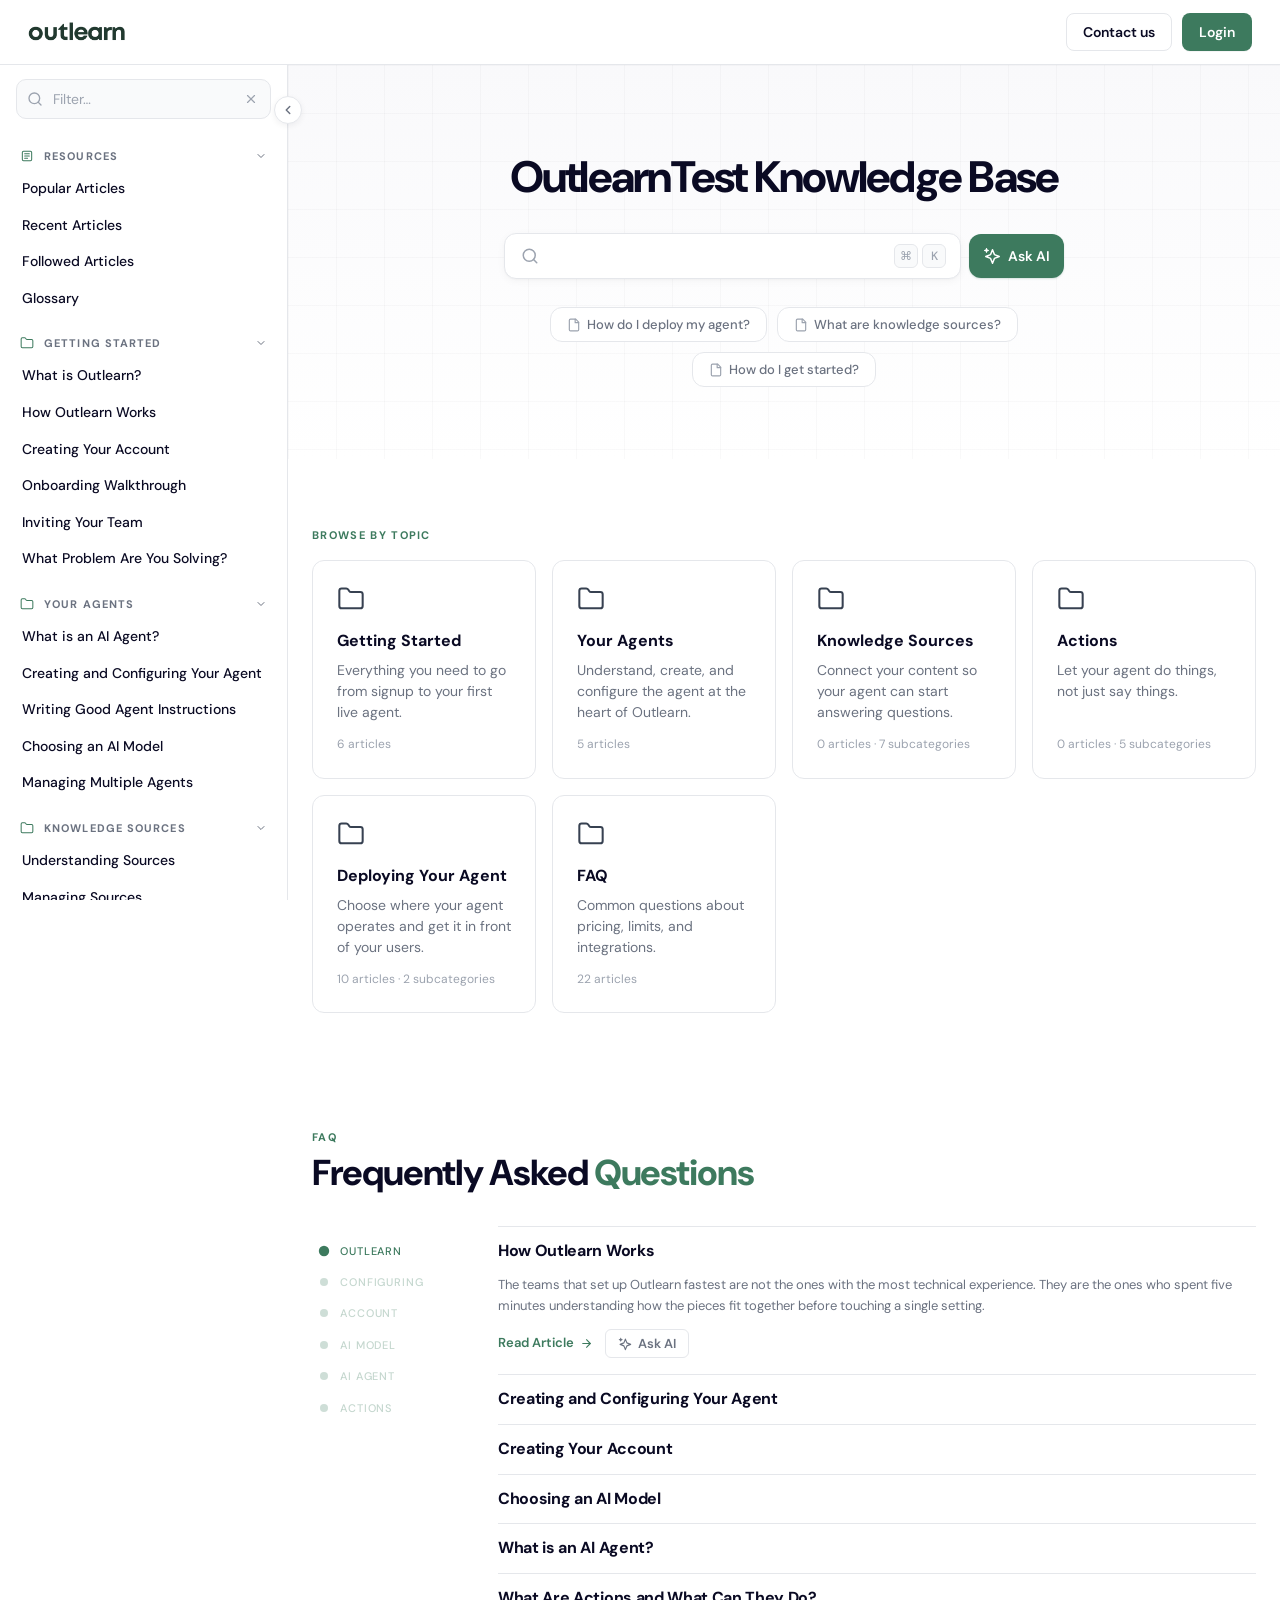
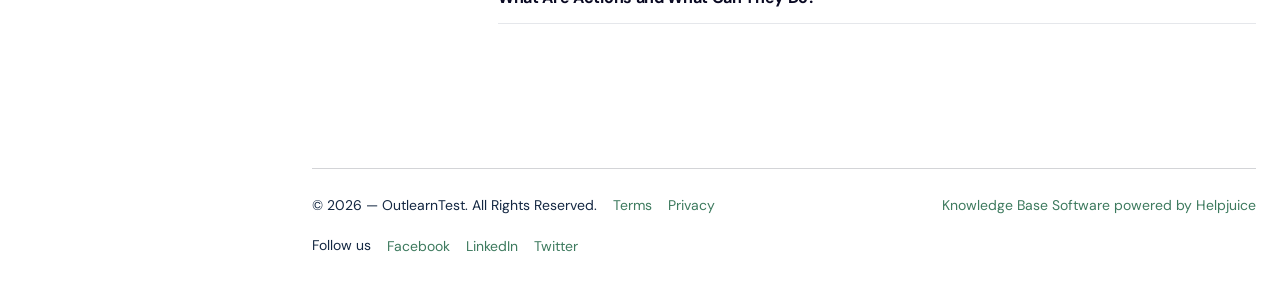
==== commit 455f6cae: "Add category page; sticky sidebar with aligned footer - New category.html (Getting Started) with bre" ====
--- a/index.html
+++ b/index.html
@@ -32,9 +32,7 @@
         </button>
 
         <a class="outlearn-logo" href="/" aria-label="OutlearnTest — go to homepage">
-          <img
-            src="https://static.helpjuice.com/helpjuice_production/uploads/template/brand_image/34458/46894/Frame__14_.png"
-            alt="outlearn" width="120" height="28" loading="eager" decoding="async">
+          <img src="/outlearn-logo.png" alt="outlearn" width="120" height="28" loading="eager" decoding="async">
         </a>
       </div>
 
@@ -52,916 +50,987 @@
 
   <!-- Desktop collapse / expand handle. Sits OUTSIDE the sidebar so it
        remains visible when the sidebar slides out of view. -->
-  <button class="outlearn-sidebar-handle" id="sidebarHandle" type="button"
-    aria-label="Collapse sidebar" aria-controls="sidebar" aria-expanded="true">
+  <button class="outlearn-sidebar-handle" id="sidebarHandle" type="button" aria-label="Collapse sidebar"
+    aria-controls="sidebar" aria-expanded="true">
     <svg viewBox="0 0 24 24" fill="none" stroke="currentColor" stroke-width="2.5" stroke-linecap="round"
       stroke-linejoin="round" aria-hidden="true">
       <path d="m15 18-6-6 6-6" />
     </svg>
   </button>
 
-  <aside class="outlearn-sidebar" id="sidebar" aria-label="Knowledge base navigation" aria-hidden="true">
-
-    <div class="outlearn-sidebar__head">
-      <a class="outlearn-sidebar__logo" href="/" aria-label="OutlearnTest home">
-        <img
-          src="https://static.helpjuice.com/helpjuice_production/uploads/template/brand_image/34458/46894/Frame__14_.png"
-          alt="outlearn" height="22" loading="lazy" decoding="async">
-      </a>
-      <button class="outlearn-sidebar__close" type="button" id="sidebarClose" aria-label="Close menu">
-        <svg width="20" height="20" viewBox="0 0 24 24" fill="none" stroke="currentColor" stroke-width="2"
-          stroke-linecap="round" stroke-linejoin="round" aria-hidden="true">
-          <path d="M18 6 6 18" /><path d="m6 6 12 12" />
-        </svg>
-      </button>
-    </div>
-
-    <div class="outlearn-sidebar-filter">
-      <div class="outlearn-sidebar-filter__bar">
-        <svg class="outlearn-sidebar-filter__icon" xmlns="http://www.w3.org/2000/svg" viewBox="0 0 24 24" fill="none"
-          stroke="currentColor" stroke-width="2" stroke-linecap="round" stroke-linejoin="round" aria-hidden="true">
-          <circle cx="11" cy="11" r="8" />
-          <path d="m21 21-4.3-4.3" />
-        </svg>
-        <input class="outlearn-sidebar-filter__input" id="sidebarFilter" placeholder="Filter…" autocomplete="off"
-          spellcheck="false" aria-label="Filter navigation">
-        <button class="outlearn-sidebar-filter__clear" id="sidebarFilterClear" type="button" aria-label="Clear filter"
-          hidden>
-          <svg xmlns="http://www.w3.org/2000/svg" viewBox="0 0 24 24" fill="none" stroke="currentColor"
-            stroke-width="2" stroke-linecap="round" stroke-linejoin="round" aria-hidden="true">
-            <path d="M18 6 6 18" /><path d="m6 6 12 12" />
+  <div class="kb-layout">
+
+    <aside class="outlearn-sidebar" id="sidebar" aria-label="Knowledge base navigation" aria-hidden="true">
+
+      <div class="outlearn-sidebar__head">
+        <a class="outlearn-sidebar__logo" href="/" aria-label="OutlearnTest home">
+          <img
+            src="https://static.helpjuice.com/helpjuice_production/uploads/template/brand_image/34458/46894/Frame__14_.png"
+            alt="outlearn" height="22" loading="lazy" decoding="async">
+        </a>
+        <button class="outlearn-sidebar__close" type="button" id="sidebarClose" aria-label="Close menu">
+          <svg width="20" height="20" viewBox="0 0 24 24" fill="none" stroke="currentColor" stroke-width="2"
+            stroke-linecap="round" stroke-linejoin="round" aria-hidden="true">
+            <path d="M18 6 6 18" />
+            <path d="m6 6 12 12" />
           </svg>
         </button>
       </div>
-      <div class="outlearn-sidebar-filter__empty" id="sidebarFilterEmpty" hidden>No results</div>
-    </div>
-
-    <div class="outlearn-sidebar__nav-wrap" id="sidebarNavWrap">
-      <nav id="sidebarNav" aria-label="Categories">
-
-        <div class="outlearn-nav-group is-open">
-          <button class="outlearn-nav-group__label" type="button" data-group-toggle aria-expanded="true">
-            <svg class="outlearn-nav-group__leadicon" viewBox="0 0 24 24" fill="none" stroke="currentColor"
-              stroke-width="1.75" stroke-linecap="round" stroke-linejoin="round" aria-hidden="true">
-              <rect x="4" y="4" width="16" height="16" rx="2" />
-              <path d="M8 8h8M8 12h8M8 16h5" />
-            </svg>
-            <span class="outlearn-nav-group__name">Resources</span>
-            <svg class="outlearn-nav-group__chevron" viewBox="0 0 24 24" fill="none" stroke="currentColor"
+
+      <div class="outlearn-sidebar-filter">
+        <div class="outlearn-sidebar-filter__bar">
+          <svg class="outlearn-sidebar-filter__icon" xmlns="http://www.w3.org/2000/svg" viewBox="0 0 24 24" fill="none"
+            stroke="currentColor" stroke-width="2" stroke-linecap="round" stroke-linejoin="round" aria-hidden="true">
+            <circle cx="11" cy="11" r="8" />
+            <path d="m21 21-4.3-4.3" />
+          </svg>
+          <input class="outlearn-sidebar-filter__input" id="sidebarFilter" placeholder="Filter…" autocomplete="off"
+            spellcheck="false" aria-label="Filter navigation">
+          <button class="outlearn-sidebar-filter__clear" id="sidebarFilterClear" type="button" aria-label="Clear filter"
+            hidden>
+            <svg xmlns="http://www.w3.org/2000/svg" viewBox="0 0 24 24" fill="none" stroke="currentColor"
               stroke-width="2" stroke-linecap="round" stroke-linejoin="round" aria-hidden="true">
-              <path d="m9 18 6-6-6-6" />
+              <path d="M18 6 6 18" />
+              <path d="m6 6 12 12" />
             </svg>
           </button>
-          <div class="outlearn-nav-group__items">
-            <a class="outlearn-nav-link" href="#popular"><span class="outlearn-nav-link__text">Popular Articles</span></a>
-            <a class="outlearn-nav-link" href="#recent"><span class="outlearn-nav-link__text">Recent Articles</span></a>
-            <a class="outlearn-nav-link" href="#followed"><span class="outlearn-nav-link__text">Followed Articles</span></a>
-            <a class="outlearn-nav-link" href="#glossary"><span class="outlearn-nav-link__text">Glossary</span></a>
+        </div>
+        <div class="outlearn-sidebar-filter__empty" id="sidebarFilterEmpty" hidden>No results</div>
+      </div>
+
+      <div class="outlearn-sidebar__nav-wrap" id="sidebarNavWrap">
+        <nav id="sidebarNav" aria-label="Categories">
+
+          <div class="outlearn-nav-group is-open">
+            <button class="outlearn-nav-group__label" type="button" data-group-toggle aria-expanded="true">
+              <svg class="outlearn-nav-group__leadicon" viewBox="0 0 24 24" fill="none" stroke="currentColor"
+                stroke-width="1.75" stroke-linecap="round" stroke-linejoin="round" aria-hidden="true">
+                <rect x="4" y="4" width="16" height="16" rx="2" />
+                <path d="M8 8h8M8 12h8M8 16h5" />
+              </svg>
+              <span class="outlearn-nav-group__name">Resources</span>
+              <svg class="outlearn-nav-group__chevron" viewBox="0 0 24 24" fill="none" stroke="currentColor"
+                stroke-width="2" stroke-linecap="round" stroke-linejoin="round" aria-hidden="true">
+                <path d="m9 18 6-6-6-6" />
+              </svg>
+            </button>
+            <div class="outlearn-nav-group__items">
+              <a class="outlearn-nav-link" href="#popular"><span class="outlearn-nav-link__text">Popular
+                  Articles</span></a>
+              <a class="outlearn-nav-link" href="#recent"><span class="outlearn-nav-link__text">Recent
+                  Articles</span></a>
+              <a class="outlearn-nav-link" href="#followed"><span class="outlearn-nav-link__text">Followed
+                  Articles</span></a>
+              <a class="outlearn-nav-link" href="#glossary"><span class="outlearn-nav-link__text">Glossary</span></a>
+            </div>
           </div>
-        </div>
-
-        <div class="outlearn-nav-group is-open">
-          <button class="outlearn-nav-group__label" type="button" data-group-toggle aria-expanded="true">
-            <svg class="outlearn-nav-group__leadicon" viewBox="0 0 24 24" fill="none" stroke="currentColor"
-              stroke-width="1.75" stroke-linecap="round" stroke-linejoin="round" aria-hidden="true">
-              <path d="M20 20a2 2 0 0 0 2-2V8a2 2 0 0 0-2-2h-7.9a2 2 0 0 1-1.69-.9L9.6 3.9A2 2 0 0 0 7.93 3H4a2 2 0 0 0-2 2v13a2 2 0 0 0 2 2Z" />
-            </svg>
-            <span class="outlearn-nav-group__name">Getting Started</span>
-            <svg class="outlearn-nav-group__chevron" viewBox="0 0 24 24" fill="none" stroke="currentColor"
-              stroke-width="2" stroke-linecap="round" stroke-linejoin="round" aria-hidden="true">
-              <path d="m9 18 6-6-6-6" />
-            </svg>
-          </button>
-          <div class="outlearn-nav-group__items">
-            <a class="outlearn-nav-link" href="#what-is-outlearn"><span class="outlearn-nav-link__text">What is Outlearn?</span></a>
-            <a class="outlearn-nav-link" href="#how-outlearn-works"><span class="outlearn-nav-link__text">How Outlearn Works</span></a>
-            <a class="outlearn-nav-link" href="#creating-your-account"><span class="outlearn-nav-link__text">Creating Your Account</span></a>
-            <a class="outlearn-nav-link" href="#onboarding"><span class="outlearn-nav-link__text">Onboarding Walkthrough</span></a>
-            <a class="outlearn-nav-link" href="#inviting-team"><span class="outlearn-nav-link__text">Inviting Your Team</span></a>
-            <a class="outlearn-nav-link" href="#problem"><span class="outlearn-nav-link__text">What Problem Are You Solving?</span></a>
+
+          <div class="outlearn-nav-group is-open">
+            <button class="outlearn-nav-group__label" type="button" data-group-toggle aria-expanded="true">
+              <svg class="outlearn-nav-group__leadicon" viewBox="0 0 24 24" fill="none" stroke="currentColor"
+                stroke-width="1.75" stroke-linecap="round" stroke-linejoin="round" aria-hidden="true">
+                <path
+                  d="M20 20a2 2 0 0 0 2-2V8a2 2 0 0 0-2-2h-7.9a2 2 0 0 1-1.69-.9L9.6 3.9A2 2 0 0 0 7.93 3H4a2 2 0 0 0-2 2v13a2 2 0 0 0 2 2Z" />
+              </svg>
+              <span class="outlearn-nav-group__name">Getting Started</span>
+              <svg class="outlearn-nav-group__chevron" viewBox="0 0 24 24" fill="none" stroke="currentColor"
+                stroke-width="2" stroke-linecap="round" stroke-linejoin="round" aria-hidden="true">
+                <path d="m9 18 6-6-6-6" />
+              </svg>
+            </button>
+            <div class="outlearn-nav-group__items">
+              <a class="outlearn-nav-link" href="#what-is-outlearn"><span class="outlearn-nav-link__text">What is
+                  Outlearn?</span></a>
+              <a class="outlearn-nav-link" href="#how-outlearn-works"><span class="outlearn-nav-link__text">How Outlearn
+                  Works</span></a>
+              <a class="outlearn-nav-link" href="#creating-your-account"><span class="outlearn-nav-link__text">Creating
+                  Your Account</span></a>
+              <a class="outlearn-nav-link" href="#onboarding"><span class="outlearn-nav-link__text">Onboarding
+                  Walkthrough</span></a>
+              <a class="outlearn-nav-link" href="#inviting-team"><span class="outlearn-nav-link__text">Inviting Your
+                  Team</span></a>
+              <a class="outlearn-nav-link" href="#problem"><span class="outlearn-nav-link__text">What Problem Are You
+                  Solving?</span></a>
+            </div>
           </div>
-        </div>
-
-        <div class="outlearn-nav-group is-open">
-          <button class="outlearn-nav-group__label" type="button" data-group-toggle aria-expanded="true">
-            <svg class="outlearn-nav-group__leadicon" viewBox="0 0 24 24" fill="none" stroke="currentColor"
-              stroke-width="1.75" stroke-linecap="round" stroke-linejoin="round" aria-hidden="true">
-              <path d="M20 20a2 2 0 0 0 2-2V8a2 2 0 0 0-2-2h-7.9a2 2 0 0 1-1.69-.9L9.6 3.9A2 2 0 0 0 7.93 3H4a2 2 0 0 0-2 2v13a2 2 0 0 0 2 2Z" />
-            </svg>
-            <span class="outlearn-nav-group__name">Your Agents</span>
-            <svg class="outlearn-nav-group__chevron" viewBox="0 0 24 24" fill="none" stroke="currentColor"
-              stroke-width="2" stroke-linecap="round" stroke-linejoin="round" aria-hidden="true">
-              <path d="m9 18 6-6-6-6" />
-            </svg>
-          </button>
-          <div class="outlearn-nav-group__items">
-            <a class="outlearn-nav-link" href="#what-is-an-ai-agent"><span class="outlearn-nav-link__text">What is an AI Agent?</span></a>
-            <a class="outlearn-nav-link" href="#configuring"><span class="outlearn-nav-link__text">Creating and Configuring Your Agent</span></a>
-            <a class="outlearn-nav-link" href="#writing-instructions"><span class="outlearn-nav-link__text">Writing Good Agent Instructions</span></a>
-            <a class="outlearn-nav-link" href="#choosing-an-ai-model"><span class="outlearn-nav-link__text">Choosing an AI Model</span></a>
-            <a class="outlearn-nav-link" href="#multiple-agents"><span class="outlearn-nav-link__text">Managing Multiple Agents</span></a>
+
+          <div class="outlearn-nav-group is-open">
+            <button class="outlearn-nav-group__label" type="button" data-group-toggle aria-expanded="true">
+              <svg class="outlearn-nav-group__leadicon" viewBox="0 0 24 24" fill="none" stroke="currentColor"
+                stroke-width="1.75" stroke-linecap="round" stroke-linejoin="round" aria-hidden="true">
+                <path
+                  d="M20 20a2 2 0 0 0 2-2V8a2 2 0 0 0-2-2h-7.9a2 2 0 0 1-1.69-.9L9.6 3.9A2 2 0 0 0 7.93 3H4a2 2 0 0 0-2 2v13a2 2 0 0 0 2 2Z" />
+              </svg>
+              <span class="outlearn-nav-group__name">Your Agents</span>
+              <svg class="outlearn-nav-group__chevron" viewBox="0 0 24 24" fill="none" stroke="currentColor"
+                stroke-width="2" stroke-linecap="round" stroke-linejoin="round" aria-hidden="true">
+                <path d="m9 18 6-6-6-6" />
+              </svg>
+            </button>
+            <div class="outlearn-nav-group__items">
+              <a class="outlearn-nav-link" href="#what-is-an-ai-agent"><span class="outlearn-nav-link__text">What is an
+                  AI Agent?</span></a>
+              <a class="outlearn-nav-link" href="#configuring"><span class="outlearn-nav-link__text">Creating and
+                  Configuring Your Agent</span></a>
+              <a class="outlearn-nav-link" href="#writing-instructions"><span class="outlearn-nav-link__text">Writing
+                  Good Agent Instructions</span></a>
+              <a class="outlearn-nav-link" href="#choosing-an-ai-model"><span class="outlearn-nav-link__text">Choosing
+                  an AI Model</span></a>
+              <a class="outlearn-nav-link" href="#multiple-agents"><span class="outlearn-nav-link__text">Managing
+                  Multiple Agents</span></a>
+            </div>
           </div>
-        </div>
-
-        <div class="outlearn-nav-group is-open">
-          <button class="outlearn-nav-group__label" type="button" data-group-toggle aria-expanded="true">
-            <svg class="outlearn-nav-group__leadicon" viewBox="0 0 24 24" fill="none" stroke="currentColor"
-              stroke-width="1.75" stroke-linecap="round" stroke-linejoin="round" aria-hidden="true">
-              <path d="M20 20a2 2 0 0 0 2-2V8a2 2 0 0 0-2-2h-7.9a2 2 0 0 1-1.69-.9L9.6 3.9A2 2 0 0 0 7.93 3H4a2 2 0 0 0-2 2v13a2 2 0 0 0 2 2Z" />
-            </svg>
-            <span class="outlearn-nav-group__name">Knowledge Sources</span>
-            <svg class="outlearn-nav-group__chevron" viewBox="0 0 24 24" fill="none" stroke="currentColor"
-              stroke-width="2" stroke-linecap="round" stroke-linejoin="round" aria-hidden="true">
-              <path d="m9 18 6-6-6-6" />
-            </svg>
-          </button>
-          <div class="outlearn-nav-group__items">
-            <a class="outlearn-nav-link" href="#understanding-sources"><span class="outlearn-nav-link__text">Understanding Sources</span></a>
-            <a class="outlearn-nav-link" href="#managing-sources"><span class="outlearn-nav-link__text">Managing Sources</span></a>
-            <a class="outlearn-nav-link" href="#kb-integrations"><span class="outlearn-nav-link__text">Knowledge Base Integrations</span></a>
-            <a class="outlearn-nav-link" href="#cloud-storage"><span class="outlearn-nav-link__text">Cloud Storage</span></a>
-            <a class="outlearn-nav-link" href="#ticketing-systems"><span class="outlearn-nav-link__text">Ticketing Systems</span></a>
-            <a class="outlearn-nav-link" href="#team-chats"><span class="outlearn-nav-link__text">Team Chats</span></a>
-            <a class="outlearn-nav-link" href="#manual-imports"><span class="outlearn-nav-link__text">Manual Imports</span></a>
+
+          <div class="outlearn-nav-group is-open">
+            <button class="outlearn-nav-group__label" type="button" data-group-toggle aria-expanded="true">
+              <svg class="outlearn-nav-group__leadicon" viewBox="0 0 24 24" fill="none" stroke="currentColor"
+                stroke-width="1.75" stroke-linecap="round" stroke-linejoin="round" aria-hidden="true">
+                <path
+                  d="M20 20a2 2 0 0 0 2-2V8a2 2 0 0 0-2-2h-7.9a2 2 0 0 1-1.69-.9L9.6 3.9A2 2 0 0 0 7.93 3H4a2 2 0 0 0-2 2v13a2 2 0 0 0 2 2Z" />
+              </svg>
+              <span class="outlearn-nav-group__name">Knowledge Sources</span>
+              <svg class="outlearn-nav-group__chevron" viewBox="0 0 24 24" fill="none" stroke="currentColor"
+                stroke-width="2" stroke-linecap="round" stroke-linejoin="round" aria-hidden="true">
+                <path d="m9 18 6-6-6-6" />
+              </svg>
+            </button>
+            <div class="outlearn-nav-group__items">
+              <a class="outlearn-nav-link" href="#understanding-sources"><span
+                  class="outlearn-nav-link__text">Understanding Sources</span></a>
+              <a class="outlearn-nav-link" href="#managing-sources"><span class="outlearn-nav-link__text">Managing
+                  Sources</span></a>
+              <a class="outlearn-nav-link" href="#kb-integrations"><span class="outlearn-nav-link__text">Knowledge Base
+                  Integrations</span></a>
+              <a class="outlearn-nav-link" href="#cloud-storage"><span class="outlearn-nav-link__text">Cloud
+                  Storage</span></a>
+              <a class="outlearn-nav-link" href="#ticketing-systems"><span class="outlearn-nav-link__text">Ticketing
+                  Systems</span></a>
+              <a class="outlearn-nav-link" href="#team-chats"><span class="outlearn-nav-link__text">Team
+                  Chats</span></a>
+              <a class="outlearn-nav-link" href="#manual-imports"><span class="outlearn-nav-link__text">Manual
+                  Imports</span></a>
+            </div>
           </div>
-        </div>
-
-        <div class="outlearn-nav-group is-open">
-          <button class="outlearn-nav-group__label" type="button" data-group-toggle aria-expanded="true">
-            <svg class="outlearn-nav-group__leadicon" viewBox="0 0 24 24" fill="none" stroke="currentColor"
-              stroke-width="1.75" stroke-linecap="round" stroke-linejoin="round" aria-hidden="true">
-              <path d="M20 20a2 2 0 0 0 2-2V8a2 2 0 0 0-2-2h-7.9a2 2 0 0 1-1.69-.9L9.6 3.9A2 2 0 0 0 7.93 3H4a2 2 0 0 0-2 2v13a2 2 0 0 0 2 2Z" />
-            </svg>
-            <span class="outlearn-nav-group__name">Actions</span>
-            <svg class="outlearn-nav-group__chevron" viewBox="0 0 24 24" fill="none" stroke="currentColor"
-              stroke-width="2" stroke-linecap="round" stroke-linejoin="round" aria-hidden="true">
-              <path d="m9 18 6-6-6-6" />
-            </svg>
-          </button>
-          <div class="outlearn-nav-group__items">
-            <a class="outlearn-nav-link" href="#understanding-actions"><span class="outlearn-nav-link__text">Understanding Actions</span></a>
-            <a class="outlearn-nav-link" href="#communication-actions"><span class="outlearn-nav-link__text">Communication Actions</span></a>
-            <a class="outlearn-nav-link" href="#calendar-scheduling"><span class="outlearn-nav-link__text">Calendar &amp; Scheduling</span></a>
-            <a class="outlearn-nav-link" href="#crm-sales"><span class="outlearn-nav-link__text">CRM &amp; Sales</span></a>
-            <a class="outlearn-nav-link" href="#custom-advanced"><span class="outlearn-nav-link__text">Custom &amp; Advanced</span></a>
+
+          <div class="outlearn-nav-group is-open">
+            <button class="outlearn-nav-group__label" type="button" data-group-toggle aria-expanded="true">
+              <svg class="outlearn-nav-group__leadicon" viewBox="0 0 24 24" fill="none" stroke="currentColor"
+                stroke-width="1.75" stroke-linecap="round" stroke-linejoin="round" aria-hidden="true">
+                <path
+                  d="M20 20a2 2 0 0 0 2-2V8a2 2 0 0 0-2-2h-7.9a2 2 0 0 1-1.69-.9L9.6 3.9A2 2 0 0 0 7.93 3H4a2 2 0 0 0-2 2v13a2 2 0 0 0 2 2Z" />
+              </svg>
+              <span class="outlearn-nav-group__name">Actions</span>
+              <svg class="outlearn-nav-group__chevron" viewBox="0 0 24 24" fill="none" stroke="currentColor"
+                stroke-width="2" stroke-linecap="round" stroke-linejoin="round" aria-hidden="true">
+                <path d="m9 18 6-6-6-6" />
+              </svg>
+            </button>
+            <div class="outlearn-nav-group__items">
+              <a class="outlearn-nav-link" href="#understanding-actions"><span
+                  class="outlearn-nav-link__text">Understanding Actions</span></a>
+              <a class="outlearn-nav-link" href="#communication-actions"><span
+                  class="outlearn-nav-link__text">Communication Actions</span></a>
+              <a class="outlearn-nav-link" href="#calendar-scheduling"><span class="outlearn-nav-link__text">Calendar
+                  &amp; Scheduling</span></a>
+              <a class="outlearn-nav-link" href="#crm-sales"><span class="outlearn-nav-link__text">CRM &amp;
+                  Sales</span></a>
+              <a class="outlearn-nav-link" href="#custom-advanced"><span class="outlearn-nav-link__text">Custom &amp;
+                  Advanced</span></a>
+            </div>
           </div>
-        </div>
-
-        <div class="outlearn-nav-group is-open">
-          <button class="outlearn-nav-group__label" type="button" data-group-toggle aria-expanded="true">
-            <svg class="outlearn-nav-group__leadicon" viewBox="0 0 24 24" fill="none" stroke="currentColor"
-              stroke-width="1.75" stroke-linecap="round" stroke-linejoin="round" aria-hidden="true">
-              <path d="M20 20a2 2 0 0 0 2-2V8a2 2 0 0 0-2-2h-7.9a2 2 0 0 1-1.69-.9L9.6 3.9A2 2 0 0 0 7.93 3H4a2 2 0 0 0-2 2v13a2 2 0 0 0 2 2Z" />
-            </svg>
-            <span class="outlearn-nav-group__name">Deploying Your Agent</span>
-            <svg class="outlearn-nav-group__chevron" viewBox="0 0 24 24" fill="none" stroke="currentColor"
-              stroke-width="2" stroke-linecap="round" stroke-linejoin="round" aria-hidden="true">
-              <path d="m9 18 6-6-6-6" />
-            </svg>
-          </button>
-          <div class="outlearn-nav-group__items">
-            <a class="outlearn-nav-link" href="#how-deployment-works"><span class="outlearn-nav-link__text">How Deployment Works</span></a>
-            <a class="outlearn-nav-link" href="#chat-widget"><span class="outlearn-nav-link__text">Customizing Your Chat Widget</span></a>
-            <a class="outlearn-nav-link" href="#email-channel"><span class="outlearn-nav-link__text">Setting Up the Email Channel</span></a>
-            <a class="outlearn-nav-link" href="#deploy-slack"><span class="outlearn-nav-link__text">Deploying to Slack</span></a>
-            <a class="outlearn-nav-link" href="#deploy-teams"><span class="outlearn-nav-link__text">Deploying to Microsoft Teams</span></a>
-            <a class="outlearn-nav-link" href="#deploy-google-chat"><span class="outlearn-nav-link__text">Deploying to Google Chat</span></a>
-            <a class="outlearn-nav-link" href="#deploy-zendesk"><span class="outlearn-nav-link__text">Deploying to Zendesk</span></a>
-            <a class="outlearn-nav-link" href="#deploy-intercom"><span class="outlearn-nav-link__text">Deploying to Intercom</span></a>
-            <a class="outlearn-nav-link" href="#deploy-api"><span class="outlearn-nav-link__text">Deploying via API</span></a>
-            <a class="outlearn-nav-link" href="#api-reference"><span class="outlearn-nav-link__text">Outlearn API Reference</span></a>
+
+          <div class="outlearn-nav-group is-open">
+            <button class="outlearn-nav-group__label" type="button" data-group-toggle aria-expanded="true">
+              <svg class="outlearn-nav-group__leadicon" viewBox="0 0 24 24" fill="none" stroke="currentColor"
+                stroke-width="1.75" stroke-linecap="round" stroke-linejoin="round" aria-hidden="true">
+                <path
+                  d="M20 20a2 2 0 0 0 2-2V8a2 2 0 0 0-2-2h-7.9a2 2 0 0 1-1.69-.9L9.6 3.9A2 2 0 0 0 7.93 3H4a2 2 0 0 0-2 2v13a2 2 0 0 0 2 2Z" />
+              </svg>
+              <span class="outlearn-nav-group__name">Deploying Your Agent</span>
+              <svg class="outlearn-nav-group__chevron" viewBox="0 0 24 24" fill="none" stroke="currentColor"
+                stroke-width="2" stroke-linecap="round" stroke-linejoin="round" aria-hidden="true">
+                <path d="m9 18 6-6-6-6" />
+              </svg>
+            </button>
+            <div class="outlearn-nav-group__items">
+              <a class="outlearn-nav-link" href="#how-deployment-works"><span class="outlearn-nav-link__text">How
+                  Deployment Works</span></a>
+              <a class="outlearn-nav-link" href="#chat-widget"><span class="outlearn-nav-link__text">Customizing Your
+                  Chat Widget</span></a>
+              <a class="outlearn-nav-link" href="#email-channel"><span class="outlearn-nav-link__text">Setting Up the
+                  Email Channel</span></a>
+              <a class="outlearn-nav-link" href="#deploy-slack"><span class="outlearn-nav-link__text">Deploying to
+                  Slack</span></a>
+              <a class="outlearn-nav-link" href="#deploy-teams"><span class="outlearn-nav-link__text">Deploying to
+                  Microsoft Teams</span></a>
+              <a class="outlearn-nav-link" href="#deploy-google-chat"><span class="outlearn-nav-link__text">Deploying to
+                  Google Chat</span></a>
+              <a class="outlearn-nav-link" href="#deploy-zendesk"><span class="outlearn-nav-link__text">Deploying to
+                  Zendesk</span></a>
+              <a class="outlearn-nav-link" href="#deploy-intercom"><span class="outlearn-nav-link__text">Deploying to
+                  Intercom</span></a>
+              <a class="outlearn-nav-link" href="#deploy-api"><span class="outlearn-nav-link__text">Deploying via
+                  API</span></a>
+              <a class="outlearn-nav-link" href="#api-reference"><span class="outlearn-nav-link__text">Outlearn API
+                  Reference</span></a>
+            </div>
           </div>
-        </div>
-
-      </nav>
-    </div>
-
-    <div class="outlearn-sidebar__foot">
-      <a class="outlearn-sidebar__cta outlearn-sidebar__cta--ghost" href="/contact-us">Contact us</a>
-      <a class="outlearn-sidebar__cta outlearn-sidebar__cta--primary" href="/users/sign_in?_subdomain=outlearntest">Login</a>
-    </div>
-
-  </aside>
-
-  <main class="kb-main">
-
-    <!-- HERO (mirrors live outlearn-hero markup) ───────────────────── -->
-    <section class="outlearn-hero outlearn-anim-fade-in" id="hero" aria-labelledby="hero-title">
-      <div class="container">
-        <div class="outlearn-hero__inner">
-
-          <h1 class="outlearn-hero__title outlearn-anim-fade-up" id="hero-title">OutlearnTest Knowledge Base</h1>
-
-          <div class="outlearn-hero__search-wrap outlearn-anim-fade-up">
-
-            <form class="outlearn-hero__search-row" id="search-form" role="search" autocomplete="off"
-              aria-label="Knowledge base search">
-              <div class="outlearn-hero__search-bar">
-                <svg xmlns="http://www.w3.org/2000/svg" viewBox="0 0 24 24" fill="none" stroke="currentColor"
-                  stroke-width="2" stroke-linecap="round" stroke-linejoin="round" aria-hidden="true">
-                  <circle cx="11" cy="11" r="8" />
-                  <path d="m21 21-4.3-4.3" />
-                </svg>
-                <input id="search-input" name="q" type="search" class="outlearn-hero__search-input" placeholder=""
-                  aria-label="Ask anything about OutlearnTest" autocomplete="off" spellcheck="false">
-                <div class="outlearn-hero__search-kbd" aria-hidden="true">
-                  <kbd>⌘</kbd><kbd>K</kbd>
+
+        </nav>
+      </div>
+
+      <div class="outlearn-sidebar__foot">
+        <a class="outlearn-sidebar__cta outlearn-sidebar__cta--ghost" href="/contact-us">Contact us</a>
+        <a class="outlearn-sidebar__cta outlearn-sidebar__cta--primary"
+          href="/users/sign_in?_subdomain=outlearntest">Login</a>
+      </div>
+
+    </aside>
+
+    <div class="kb-content">
+
+      <main class="kb-main">
+
+        <!-- HERO (mirrors live outlearn-hero markup) ───────────────────── -->
+        <section class="outlearn-hero outlearn-anim-fade-in" id="hero" aria-labelledby="hero-title">
+          <div class="container">
+            <div class="outlearn-hero__inner">
+
+              <h1 class="outlearn-hero__title outlearn-anim-fade-up" id="hero-title">OutlearnTest Knowledge Base</h1>
+
+              <div class="outlearn-hero__search-wrap outlearn-anim-fade-up">
+
+                <form class="outlearn-hero__search-row" id="search-form" role="search" autocomplete="off"
+                  aria-label="Knowledge base search">
+                  <div class="outlearn-hero__search-bar">
+                    <svg xmlns="http://www.w3.org/2000/svg" viewBox="0 0 24 24" fill="none" stroke="currentColor"
+                      stroke-width="2" stroke-linecap="round" stroke-linejoin="round" aria-hidden="true">
+                      <circle cx="11" cy="11" r="8" />
+                      <path d="m21 21-4.3-4.3" />
+                    </svg>
+                    <input id="search-input" name="q" type="search" class="outlearn-hero__search-input" placeholder=""
+                      aria-label="Ask anything about OutlearnTest" autocomplete="off" spellcheck="false">
+                    <div class="outlearn-hero__search-kbd" aria-hidden="true">
+                      <kbd>⌘</kbd><kbd>K</kbd>
+                    </div>
+                  </div>
+
+                  <button type="submit" class="outlearn-ai-trigger-btn outlearn-ai-trigger-btn--hero"
+                    aria-label="Ask AI">
+                    <svg xmlns="http://www.w3.org/2000/svg" width="18" height="18" viewBox="0 0 18 18"
+                      aria-hidden="true">
+                      <g fill="currentColor">
+                        <path
+                          d="M5.658,2.99l-1.263-.421-.421-1.263c-.137-.408-.812-.408-.949,0l-.421,1.263-1.263,.421c-.204,.068-.342,.259-.342,.474s.138,.406,.342,.474l1.263,.421,.421,1.263c.068,.204,.26,.342,.475,.342s.406-.138,.475-.342l.421-1.263,1.263-.421c.204-.068,.342-.259.342-.474s-.138-.406-.342-.474Z" />
+                        <polygon
+                          points="9.5 2.75 11.412 7.587 16.25 9.5 11.412 11.413 9.5 16.25 7.587 11.413 2.75 9.5 7.587 7.587 9.5 2.75"
+                          fill="none" stroke="currentColor" stroke-linecap="round" stroke-linejoin="round"
+                          stroke-width="1.5" />
+                      </g>
+                    </svg>
+                    <span class="outlearn-ai-btn-text">Ask AI</span>
+                  </button>
+                </form>
+
+                <div class="outlearn-hero__tags" id="suggestions" role="list" aria-label="Suggested questions">
+                  <button type="button" class="outlearn-hero__tag" role="listitem">
+                    <svg xmlns="http://www.w3.org/2000/svg" viewBox="0 0 24 24" fill="none" stroke="currentColor"
+                      stroke-width="2" stroke-linecap="round" stroke-linejoin="round" aria-hidden="true">
+                      <path d="M15 2H6a2 2 0 0 0-2 2v16a2 2 0 0 0 2 2h12a2 2 0 0 0 2-2V7z" />
+                      <polyline points="14 2 14 8 20 8" />
+                    </svg>
+                    How do I deploy my agent?
+                  </button>
+                  <button type="button" class="outlearn-hero__tag" role="listitem">
+                    <svg xmlns="http://www.w3.org/2000/svg" viewBox="0 0 24 24" fill="none" stroke="currentColor"
+                      stroke-width="2" stroke-linecap="round" stroke-linejoin="round" aria-hidden="true">
+                      <path d="M15 2H6a2 2 0 0 0-2 2v16a2 2 0 0 0 2 2h12a2 2 0 0 0 2-2V7z" />
+                      <polyline points="14 2 14 8 20 8" />
+                    </svg>
+                    What are knowledge sources?
+                  </button>
+                  <button type="button" class="outlearn-hero__tag" role="listitem">
+                    <svg xmlns="http://www.w3.org/2000/svg" viewBox="0 0 24 24" fill="none" stroke="currentColor"
+                      stroke-width="2" stroke-linecap="round" stroke-linejoin="round" aria-hidden="true">
+                      <path d="M15 2H6a2 2 0 0 0-2 2v16a2 2 0 0 0 2 2h12a2 2 0 0 0 2-2V7z" />
+                      <polyline points="14 2 14 8 20 8" />
+                    </svg>
+                    How do I get started?
+                  </button>
+                </div>
+
+              </div>
+            </div>
+          </div>
+        </section>
+
+        <!-- AGENT TRANSCRIPT (populated by app.js) ──────────────────────── -->
+        <section class="kb-agent" id="agent-root" aria-live="polite" aria-label="Agent answers"></section>
+
+        <!-- CATEGORIES -->
+        <section class="outlearn-categories" aria-labelledby="categories-label">
+          <div class="container">
+            <h2 class="outlearn-section-label" id="categories-label">Browse by topic</h2>
+
+            <div class="outlearn-categories__grid">
+
+              <div class="outlearn-cat-card-wrap">
+                <a class="outlearn-cat-card" href="category.html">
+                  <div class="outlearn-cat-card__icon" aria-hidden="true">
+                    <svg xmlns="http://www.w3.org/2000/svg" viewBox="0 0 24 24" fill="none" stroke="currentColor"
+                      stroke-width="1.75" stroke-linecap="round" stroke-linejoin="round">
+                      <path
+                        d="M20 20a2 2 0 0 0 2-2V8a2 2 0 0 0-2-2h-7.9a2 2 0 0 1-1.69-.9L9.6 3.9A2 2 0 0 0 7.93 3H4a2 2 0 0 0-2 2v13a2 2 0 0 0 2 2Z" />
+                    </svg>
+                  </div>
+                  <h3 class="outlearn-cat-card__title">Getting Started</h3>
+                  <p class="outlearn-cat-card__desc">Everything you need to go from signup to your first live agent.</p>
+                  <div class="outlearn-cat-card__meta">6 articles</div>
+                </a>
+                <div class="outlearn-cat-popover" aria-label="Getting Started — popular articles">
+                  <a class="outlearn-cat-popover__item" href="#article-what-is-an-ai-agent">
+                    <svg xmlns="http://www.w3.org/2000/svg" viewBox="0 0 24 24" fill="none" stroke="currentColor"
+                      stroke-width="2" stroke-linecap="round" stroke-linejoin="round" aria-hidden="true">
+                      <path d="M15 2H6a2 2 0 0 0-2 2v16a2 2 0 0 0 2 2h12a2 2 0 0 0 2-2V7z" />
+                      <polyline points="14 2 14 8 20 8" />
+                    </svg>
+                    What is an AI Agent?
+                  </a>
+                  <a class="outlearn-cat-popover__item" href="#article-creating-and-configuring">
+                    <svg xmlns="http://www.w3.org/2000/svg" viewBox="0 0 24 24" fill="none" stroke="currentColor"
+                      stroke-width="2" stroke-linecap="round" stroke-linejoin="round" aria-hidden="true">
+                      <path d="M15 2H6a2 2 0 0 0-2 2v16a2 2 0 0 0 2 2h12a2 2 0 0 0 2-2V7z" />
+                      <polyline points="14 2 14 8 20 8" />
+                    </svg>
+                    Creating and Configuring Your Agent
+                  </a>
+                  <a class="outlearn-cat-popover__item" href="#article-writing-good-instructions">
+                    <svg xmlns="http://www.w3.org/2000/svg" viewBox="0 0 24 24" fill="none" stroke="currentColor"
+                      stroke-width="2" stroke-linecap="round" stroke-linejoin="round" aria-hidden="true">
+                      <path d="M15 2H6a2 2 0 0 0-2 2v16a2 2 0 0 0 2 2h12a2 2 0 0 0 2-2V7z" />
+                      <polyline points="14 2 14 8 20 8" />
+                    </svg>
+                    Writing Good Agent Instructions
+                  </a>
+                  <div class="outlearn-cat-popover__divider"></div>
+                  <a class="outlearn-cat-popover__all" href="category.html">
+                    See all
+                    <svg xmlns="http://www.w3.org/2000/svg" viewBox="0 0 24 24" fill="none" stroke="currentColor"
+                      stroke-width="2.5" stroke-linecap="round" stroke-linejoin="round" aria-hidden="true">
+                      <path d="M5 12h14" />
+                      <path d="m12 5 7 7-7 7" />
+                    </svg>
+                  </a>
                 </div>
               </div>
 
-              <button type="submit" class="outlearn-ai-trigger-btn outlearn-ai-trigger-btn--hero" aria-label="Ask AI">
-                <svg xmlns="http://www.w3.org/2000/svg" width="18" height="18" viewBox="0 0 18 18" aria-hidden="true">
-                  <g fill="currentColor">
-                    <path
-                      d="M5.658,2.99l-1.263-.421-.421-1.263c-.137-.408-.812-.408-.949,0l-.421,1.263-1.263,.421c-.204,.068-.342,.259-.342,.474s.138,.406,.342,.474l1.263,.421,.421,1.263c.068,.204,.26,.342,.475,.342s.406-.138,.475-.342l.421-1.263,1.263-.421c.204-.068,.342-.259.342-.474s-.138-.406-.342-.474Z" />
-                    <polygon
-                      points="9.5 2.75 11.412 7.587 16.25 9.5 11.412 11.413 9.5 16.25 7.587 11.413 2.75 9.5 7.587 7.587 9.5 2.75"
-                      fill="none" stroke="currentColor" stroke-linecap="round" stroke-linejoin="round"
-                      stroke-width="1.5" />
-                  </g>
-                </svg>
-                <span class="outlearn-ai-btn-text">Ask AI</span>
-              </button>
-            </form>
-
-            <div class="outlearn-hero__tags" id="suggestions" role="list" aria-label="Suggested questions">
-              <button type="button" class="outlearn-hero__tag" role="listitem">
-                <svg xmlns="http://www.w3.org/2000/svg" viewBox="0 0 24 24" fill="none" stroke="currentColor"
-                  stroke-width="2" stroke-linecap="round" stroke-linejoin="round" aria-hidden="true">
-                  <path d="M15 2H6a2 2 0 0 0-2 2v16a2 2 0 0 0 2 2h12a2 2 0 0 0 2-2V7z" />
-                  <polyline points="14 2 14 8 20 8" />
-                </svg>
-                How do I deploy my agent?
-              </button>
-              <button type="button" class="outlearn-hero__tag" role="listitem">
-                <svg xmlns="http://www.w3.org/2000/svg" viewBox="0 0 24 24" fill="none" stroke="currentColor"
-                  stroke-width="2" stroke-linecap="round" stroke-linejoin="round" aria-hidden="true">
-                  <path d="M15 2H6a2 2 0 0 0-2 2v16a2 2 0 0 0 2 2h12a2 2 0 0 0 2-2V7z" />
-                  <polyline points="14 2 14 8 20 8" />
-                </svg>
-                What are knowledge sources?
-              </button>
-              <button type="button" class="outlearn-hero__tag" role="listitem">
-                <svg xmlns="http://www.w3.org/2000/svg" viewBox="0 0 24 24" fill="none" stroke="currentColor"
-                  stroke-width="2" stroke-linecap="round" stroke-linejoin="round" aria-hidden="true">
-                  <path d="M15 2H6a2 2 0 0 0-2 2v16a2 2 0 0 0 2 2h12a2 2 0 0 0 2-2V7z" />
-                  <polyline points="14 2 14 8 20 8" />
-                </svg>
-                How do I get started?
-              </button>
-            </div>
-
-          </div>
-        </div>
-      </div>
-    </section>
-
-    <!-- AGENT TRANSCRIPT (populated by app.js) ──────────────────────── -->
-    <section class="kb-agent" id="agent-root" aria-live="polite" aria-label="Agent answers"></section>
-
-    <!-- CATEGORIES -->
-    <section class="outlearn-categories" aria-labelledby="categories-label">
-      <div class="container">
-        <h2 class="outlearn-section-label" id="categories-label">Browse by topic</h2>
-
-        <div class="outlearn-categories__grid">
-
-          <div class="outlearn-cat-card-wrap">
-            <a class="outlearn-cat-card" href="#getting-started">
-              <div class="outlearn-cat-card__icon" aria-hidden="true">
-                <svg xmlns="http://www.w3.org/2000/svg" viewBox="0 0 24 24" fill="none" stroke="currentColor"
-                  stroke-width="1.75" stroke-linecap="round" stroke-linejoin="round">
-                  <path
-                    d="M20 20a2 2 0 0 0 2-2V8a2 2 0 0 0-2-2h-7.9a2 2 0 0 1-1.69-.9L9.6 3.9A2 2 0 0 0 7.93 3H4a2 2 0 0 0-2 2v13a2 2 0 0 0 2 2Z" />
-                </svg>
+              <div class="outlearn-cat-card-wrap">
+                <a class="outlearn-cat-card" href="category.html">
+                  <div class="outlearn-cat-card__icon" aria-hidden="true">
+                    <svg xmlns="http://www.w3.org/2000/svg" viewBox="0 0 24 24" fill="none" stroke="currentColor"
+                      stroke-width="1.75" stroke-linecap="round" stroke-linejoin="round">
+                      <path
+                        d="M20 20a2 2 0 0 0 2-2V8a2 2 0 0 0-2-2h-7.9a2 2 0 0 1-1.69-.9L9.6 3.9A2 2 0 0 0 7.93 3H4a2 2 0 0 0-2 2v13a2 2 0 0 0 2 2Z" />
+                    </svg>
+                  </div>
+                  <h3 class="outlearn-cat-card__title">Your Agents</h3>
+                  <p class="outlearn-cat-card__desc">Understand, create, and configure the agent at the heart of
+                    Outlearn.
+                  </p>
+                  <div class="outlearn-cat-card__meta">5 articles</div>
+                </a>
+                <div class="outlearn-cat-popover" aria-label="Your Agents — popular articles">
+                  <a class="outlearn-cat-popover__item" href="#article-agent-concepts">
+                    <svg xmlns="http://www.w3.org/2000/svg" viewBox="0 0 24 24" fill="none" stroke="currentColor"
+                      stroke-width="2" stroke-linecap="round" stroke-linejoin="round" aria-hidden="true">
+                      <path d="M15 2H6a2 2 0 0 0-2 2v16a2 2 0 0 0 2 2h12a2 2 0 0 0 2-2V7z" />
+                      <polyline points="14 2 14 8 20 8" />
+                    </svg>
+                    Agent Concepts
+                  </a>
+                  <a class="outlearn-cat-popover__item" href="#article-improving-accuracy">
+                    <svg xmlns="http://www.w3.org/2000/svg" viewBox="0 0 24 24" fill="none" stroke="currentColor"
+                      stroke-width="2" stroke-linecap="round" stroke-linejoin="round" aria-hidden="true">
+                      <path d="M15 2H6a2 2 0 0 0-2 2v16a2 2 0 0 0 2 2h12a2 2 0 0 0 2-2V7z" />
+                      <polyline points="14 2 14 8 20 8" />
+                    </svg>
+                    Improving Agent Accuracy
+                  </a>
+                  <a class="outlearn-cat-popover__item" href="#article-evaluations">
+                    <svg xmlns="http://www.w3.org/2000/svg" viewBox="0 0 24 24" fill="none" stroke="currentColor"
+                      stroke-width="2" stroke-linecap="round" stroke-linejoin="round" aria-hidden="true">
+                      <path d="M15 2H6a2 2 0 0 0-2 2v16a2 2 0 0 0 2 2h12a2 2 0 0 0 2-2V7z" />
+                      <polyline points="14 2 14 8 20 8" />
+                    </svg>
+                    Evaluations &amp; Feedback
+                  </a>
+                  <div class="outlearn-cat-popover__divider"></div>
+                  <a class="outlearn-cat-popover__all" href="category.html">
+                    See all
+                    <svg xmlns="http://www.w3.org/2000/svg" viewBox="0 0 24 24" fill="none" stroke="currentColor"
+                      stroke-width="2.5" stroke-linecap="round" stroke-linejoin="round" aria-hidden="true">
+                      <path d="M5 12h14" />
+                      <path d="m12 5 7 7-7 7" />
+                    </svg>
+                  </a>
+                </div>
               </div>
-              <h3 class="outlearn-cat-card__title">Getting Started</h3>
-              <p class="outlearn-cat-card__desc">Everything you need to go from signup to your first live agent.</p>
-              <div class="outlearn-cat-card__meta">6 articles</div>
-            </a>
-            <div class="outlearn-cat-popover" aria-label="Getting Started — popular articles">
-              <a class="outlearn-cat-popover__item" href="#article-what-is-an-ai-agent">
-                <svg xmlns="http://www.w3.org/2000/svg" viewBox="0 0 24 24" fill="none" stroke="currentColor"
-                  stroke-width="2" stroke-linecap="round" stroke-linejoin="round" aria-hidden="true">
-                  <path d="M15 2H6a2 2 0 0 0-2 2v16a2 2 0 0 0 2 2h12a2 2 0 0 0 2-2V7z" />
-                  <polyline points="14 2 14 8 20 8" />
-                </svg>
-                What is an AI Agent?
-              </a>
-              <a class="outlearn-cat-popover__item" href="#article-creating-and-configuring">
-                <svg xmlns="http://www.w3.org/2000/svg" viewBox="0 0 24 24" fill="none" stroke="currentColor"
-                  stroke-width="2" stroke-linecap="round" stroke-linejoin="round" aria-hidden="true">
-                  <path d="M15 2H6a2 2 0 0 0-2 2v16a2 2 0 0 0 2 2h12a2 2 0 0 0 2-2V7z" />
-                  <polyline points="14 2 14 8 20 8" />
-                </svg>
-                Creating and Configuring Your Agent
-              </a>
-              <a class="outlearn-cat-popover__item" href="#article-writing-good-instructions">
-                <svg xmlns="http://www.w3.org/2000/svg" viewBox="0 0 24 24" fill="none" stroke="currentColor"
-                  stroke-width="2" stroke-linecap="round" stroke-linejoin="round" aria-hidden="true">
-                  <path d="M15 2H6a2 2 0 0 0-2 2v16a2 2 0 0 0 2 2h12a2 2 0 0 0 2-2V7z" />
-                  <polyline points="14 2 14 8 20 8" />
-                </svg>
-                Writing Good Agent Instructions
-              </a>
-              <div class="outlearn-cat-popover__divider"></div>
-              <a class="outlearn-cat-popover__all" href="#getting-started">
-                See all
-                <svg xmlns="http://www.w3.org/2000/svg" viewBox="0 0 24 24" fill="none" stroke="currentColor"
-                  stroke-width="2.5" stroke-linecap="round" stroke-linejoin="round" aria-hidden="true">
-                  <path d="M5 12h14" />
-                  <path d="m12 5 7 7-7 7" />
-                </svg>
-              </a>
+
+              <div class="outlearn-cat-card-wrap">
+                <a class="outlearn-cat-card" href="category.html">
+                  <div class="outlearn-cat-card__icon" aria-hidden="true">
+                    <svg xmlns="http://www.w3.org/2000/svg" viewBox="0 0 24 24" fill="none" stroke="currentColor"
+                      stroke-width="1.75" stroke-linecap="round" stroke-linejoin="round">
+                      <path
+                        d="M20 20a2 2 0 0 0 2-2V8a2 2 0 0 0-2-2h-7.9a2 2 0 0 1-1.69-.9L9.6 3.9A2 2 0 0 0 7.93 3H4a2 2 0 0 0-2 2v13a2 2 0 0 0 2 2Z" />
+                    </svg>
+                  </div>
+                  <h3 class="outlearn-cat-card__title">Knowledge Sources</h3>
+                  <p class="outlearn-cat-card__desc">Connect your content so your agent can start answering questions.
+                  </p>
+                  <div class="outlearn-cat-card__meta">0 articles · 7 subcategories</div>
+                </a>
+                <div class="outlearn-cat-popover" aria-label="Knowledge Sources — popular articles">
+                  <a class="outlearn-cat-popover__item" href="#article-what-is-knowledge-source">
+                    <svg xmlns="http://www.w3.org/2000/svg" viewBox="0 0 24 24" fill="none" stroke="currentColor"
+                      stroke-width="2" stroke-linecap="round" stroke-linejoin="round" aria-hidden="true">
+                      <path d="M15 2H6a2 2 0 0 0-2 2v16a2 2 0 0 0 2 2h12a2 2 0 0 0 2-2V7z" />
+                      <polyline points="14 2 14 8 20 8" />
+                    </svg>
+                    What is a Knowledge Source?
+                  </a>
+                  <a class="outlearn-cat-popover__item" href="#article-connecting-urls">
+                    <svg xmlns="http://www.w3.org/2000/svg" viewBox="0 0 24 24" fill="none" stroke="currentColor"
+                      stroke-width="2" stroke-linecap="round" stroke-linejoin="round" aria-hidden="true">
+                      <path d="M15 2H6a2 2 0 0 0-2 2v16a2 2 0 0 0 2 2h12a2 2 0 0 0 2-2V7z" />
+                      <polyline points="14 2 14 8 20 8" />
+                    </svg>
+                    Connecting URLs
+                  </a>
+                  <a class="outlearn-cat-popover__item" href="#article-uploading-files">
+                    <svg xmlns="http://www.w3.org/2000/svg" viewBox="0 0 24 24" fill="none" stroke="currentColor"
+                      stroke-width="2" stroke-linecap="round" stroke-linejoin="round" aria-hidden="true">
+                      <path d="M15 2H6a2 2 0 0 0-2 2v16a2 2 0 0 0 2 2h12a2 2 0 0 0 2-2V7z" />
+                      <polyline points="14 2 14 8 20 8" />
+                    </svg>
+                    Uploading Files
+                  </a>
+                  <div class="outlearn-cat-popover__divider"></div>
+                  <a class="outlearn-cat-popover__all" href="category.html">
+                    See all
+                    <svg xmlns="http://www.w3.org/2000/svg" viewBox="0 0 24 24" fill="none" stroke="currentColor"
+                      stroke-width="2.5" stroke-linecap="round" stroke-linejoin="round" aria-hidden="true">
+                      <path d="M5 12h14" />
+                      <path d="m12 5 7 7-7 7" />
+                    </svg>
+                  </a>
+                </div>
+              </div>
+
+              <div class="outlearn-cat-card-wrap">
+                <a class="outlearn-cat-card" href="category.html">
+                  <div class="outlearn-cat-card__icon" aria-hidden="true">
+                    <svg xmlns="http://www.w3.org/2000/svg" viewBox="0 0 24 24" fill="none" stroke="currentColor"
+                      stroke-width="1.75" stroke-linecap="round" stroke-linejoin="round">
+                      <path
+                        d="M20 20a2 2 0 0 0 2-2V8a2 2 0 0 0-2-2h-7.9a2 2 0 0 1-1.69-.9L9.6 3.9A2 2 0 0 0 7.93 3H4a2 2 0 0 0-2 2v13a2 2 0 0 0 2 2Z" />
+                    </svg>
+                  </div>
+                  <h3 class="outlearn-cat-card__title">Actions</h3>
+                  <p class="outlearn-cat-card__desc">Let your agent do things, not just say things.</p>
+                  <div class="outlearn-cat-card__meta">0 articles · 5 subcategories</div>
+                </a>
+                <div class="outlearn-cat-popover" aria-label="Actions — popular articles">
+                  <a class="outlearn-cat-popover__item" href="#article-what-are-actions">
+                    <svg xmlns="http://www.w3.org/2000/svg" viewBox="0 0 24 24" fill="none" stroke="currentColor"
+                      stroke-width="2" stroke-linecap="round" stroke-linejoin="round" aria-hidden="true">
+                      <path d="M15 2H6a2 2 0 0 0-2 2v16a2 2 0 0 0 2 2h12a2 2 0 0 0 2-2V7z" />
+                      <polyline points="14 2 14 8 20 8" />
+                    </svg>
+                    What Are Actions?
+                  </a>
+                  <a class="outlearn-cat-popover__item" href="#article-built-in-actions">
+                    <svg xmlns="http://www.w3.org/2000/svg" viewBox="0 0 24 24" fill="none" stroke="currentColor"
+                      stroke-width="2" stroke-linecap="round" stroke-linejoin="round" aria-hidden="true">
+                      <path d="M15 2H6a2 2 0 0 0-2 2v16a2 2 0 0 0 2 2h12a2 2 0 0 0 2-2V7z" />
+                      <polyline points="14 2 14 8 20 8" />
+                    </svg>
+                    Built-in Actions
+                  </a>
+                  <a class="outlearn-cat-popover__item" href="#article-custom-actions">
+                    <svg xmlns="http://www.w3.org/2000/svg" viewBox="0 0 24 24" fill="none" stroke="currentColor"
+                      stroke-width="2" stroke-linecap="round" stroke-linejoin="round" aria-hidden="true">
+                      <path d="M15 2H6a2 2 0 0 0-2 2v16a2 2 0 0 0 2 2h12a2 2 0 0 0 2-2V7z" />
+                      <polyline points="14 2 14 8 20 8" />
+                    </svg>
+                    Custom Actions via HTTP
+                  </a>
+                  <div class="outlearn-cat-popover__divider"></div>
+                  <a class="outlearn-cat-popover__all" href="category.html">
+                    See all
+                    <svg xmlns="http://www.w3.org/2000/svg" viewBox="0 0 24 24" fill="none" stroke="currentColor"
+                      stroke-width="2.5" stroke-linecap="round" stroke-linejoin="round" aria-hidden="true">
+                      <path d="M5 12h14" />
+                      <path d="m12 5 7 7-7 7" />
+                    </svg>
+                  </a>
+                </div>
+              </div>
+
+              <div class="outlearn-cat-card-wrap">
+                <a class="outlearn-cat-card" href="category.html">
+                  <div class="outlearn-cat-card__icon" aria-hidden="true">
+                    <svg xmlns="http://www.w3.org/2000/svg" viewBox="0 0 24 24" fill="none" stroke="currentColor"
+                      stroke-width="1.75" stroke-linecap="round" stroke-linejoin="round">
+                      <path
+                        d="M20 20a2 2 0 0 0 2-2V8a2 2 0 0 0-2-2h-7.9a2 2 0 0 1-1.69-.9L9.6 3.9A2 2 0 0 0 7.93 3H4a2 2 0 0 0-2 2v13a2 2 0 0 0 2 2Z" />
+                    </svg>
+                  </div>
+                  <h3 class="outlearn-cat-card__title">Deploying Your Agent</h3>
+                  <p class="outlearn-cat-card__desc">Choose where your agent operates and get it in front of your users.
+                  </p>
+                  <div class="outlearn-cat-card__meta">10 articles · 2 subcategories</div>
+                </a>
+                <div class="outlearn-cat-popover" aria-label="Deploying — popular articles">
+                  <a class="outlearn-cat-popover__item" href="#article-deploying-your-agent">
+                    <svg xmlns="http://www.w3.org/2000/svg" viewBox="0 0 24 24" fill="none" stroke="currentColor"
+                      stroke-width="2" stroke-linecap="round" stroke-linejoin="round" aria-hidden="true">
+                      <path d="M15 2H6a2 2 0 0 0-2 2v16a2 2 0 0 0 2 2h12a2 2 0 0 0 2-2V7z" />
+                      <polyline points="14 2 14 8 20 8" />
+                    </svg>
+                    Deploying Your Agent
+                  </a>
+                  <a class="outlearn-cat-popover__item" href="#article-production-checklist">
+                    <svg xmlns="http://www.w3.org/2000/svg" viewBox="0 0 24 24" fill="none" stroke="currentColor"
+                      stroke-width="2" stroke-linecap="round" stroke-linejoin="round" aria-hidden="true">
+                      <path d="M15 2H6a2 2 0 0 0-2 2v16a2 2 0 0 0 2 2h12a2 2 0 0 0 2-2V7z" />
+                      <polyline points="14 2 14 8 20 8" />
+                    </svg>
+                    Production Checklist
+                  </a>
+                  <a class="outlearn-cat-popover__item" href="#article-rollback">
+                    <svg xmlns="http://www.w3.org/2000/svg" viewBox="0 0 24 24" fill="none" stroke="currentColor"
+                      stroke-width="2" stroke-linecap="round" stroke-linejoin="round" aria-hidden="true">
+                      <path d="M15 2H6a2 2 0 0 0-2 2v16a2 2 0 0 0 2 2h12a2 2 0 0 0 2-2V7z" />
+                      <polyline points="14 2 14 8 20 8" />
+                    </svg>
+                    Rollback &amp; Versioning
+                  </a>
+                  <div class="outlearn-cat-popover__divider"></div>
+                  <a class="outlearn-cat-popover__all" href="category.html">
+                    See all
+                    <svg xmlns="http://www.w3.org/2000/svg" viewBox="0 0 24 24" fill="none" stroke="currentColor"
+                      stroke-width="2.5" stroke-linecap="round" stroke-linejoin="round" aria-hidden="true">
+                      <path d="M5 12h14" />
+                      <path d="m12 5 7 7-7 7" />
+                    </svg>
+                  </a>
+                </div>
+              </div>
+
+              <div class="outlearn-cat-card-wrap">
+                <a class="outlearn-cat-card" href="category.html">
+                  <div class="outlearn-cat-card__icon" aria-hidden="true">
+                    <svg xmlns="http://www.w3.org/2000/svg" viewBox="0 0 24 24" fill="none" stroke="currentColor"
+                      stroke-width="1.75" stroke-linecap="round" stroke-linejoin="round">
+                      <path
+                        d="M20 20a2 2 0 0 0 2-2V8a2 2 0 0 0-2-2h-7.9a2 2 0 0 1-1.69-.9L9.6 3.9A2 2 0 0 0 7.93 3H4a2 2 0 0 0-2 2v13a2 2 0 0 0 2 2Z" />
+                    </svg>
+                  </div>
+                  <h3 class="outlearn-cat-card__title">FAQ</h3>
+                  <p class="outlearn-cat-card__desc">Common questions about pricing, limits, and integrations.</p>
+                  <div class="outlearn-cat-card__meta">22 articles</div>
+                </a>
+                <div class="outlearn-cat-popover" aria-label="FAQ — popular articles">
+                  <a class="outlearn-cat-popover__item" href="#article-pricing">
+                    <svg xmlns="http://www.w3.org/2000/svg" viewBox="0 0 24 24" fill="none" stroke="currentColor"
+                      stroke-width="2" stroke-linecap="round" stroke-linejoin="round" aria-hidden="true">
+                      <path d="M15 2H6a2 2 0 0 0-2 2v16a2 2 0 0 0 2 2h12a2 2 0 0 0 2-2V7z" />
+                      <polyline points="14 2 14 8 20 8" />
+                    </svg>
+                    Pricing &amp; Plans
+                  </a>
+                  <a class="outlearn-cat-popover__item" href="#article-limits">
+                    <svg xmlns="http://www.w3.org/2000/svg" viewBox="0 0 24 24" fill="none" stroke="currentColor"
+                      stroke-width="2" stroke-linecap="round" stroke-linejoin="round" aria-hidden="true">
+                      <path d="M15 2H6a2 2 0 0 0-2 2v16a2 2 0 0 0 2 2h12a2 2 0 0 0 2-2V7z" />
+                      <polyline points="14 2 14 8 20 8" />
+                    </svg>
+                    Usage Limits
+                  </a>
+                  <a class="outlearn-cat-popover__item" href="#article-integrations">
+                    <svg xmlns="http://www.w3.org/2000/svg" viewBox="0 0 24 24" fill="none" stroke="currentColor"
+                      stroke-width="2" stroke-linecap="round" stroke-linejoin="round" aria-hidden="true">
+                      <path d="M15 2H6a2 2 0 0 0-2 2v16a2 2 0 0 0 2 2h12a2 2 0 0 0 2-2V7z" />
+                      <polyline points="14 2 14 8 20 8" />
+                    </svg>
+                    Integrations Overview
+                  </a>
+                  <div class="outlearn-cat-popover__divider"></div>
+                  <a class="outlearn-cat-popover__all" href="category.html">
+                    See all
+                    <svg xmlns="http://www.w3.org/2000/svg" viewBox="0 0 24 24" fill="none" stroke="currentColor"
+                      stroke-width="2.5" stroke-linecap="round" stroke-linejoin="round" aria-hidden="true">
+                      <path d="M5 12h14" />
+                      <path d="m12 5 7 7-7 7" />
+                    </svg>
+                  </a>
+                </div>
+              </div>
+
             </div>
           </div>
-
-          <div class="outlearn-cat-card-wrap">
-            <a class="outlearn-cat-card" href="#your-agents">
-              <div class="outlearn-cat-card__icon" aria-hidden="true">
-                <svg xmlns="http://www.w3.org/2000/svg" viewBox="0 0 24 24" fill="none" stroke="currentColor"
-                  stroke-width="1.75" stroke-linecap="round" stroke-linejoin="round">
-                  <path
-                    d="M20 20a2 2 0 0 0 2-2V8a2 2 0 0 0-2-2h-7.9a2 2 0 0 1-1.69-.9L9.6 3.9A2 2 0 0 0 7.93 3H4a2 2 0 0 0-2 2v13a2 2 0 0 0 2 2Z" />
-                </svg>
+        </section>
+
+        <!-- FAQ (mirrors live outlearn-faq markup) ────────────────────────── -->
+        <section class="outlearn-faq" id="faq" aria-labelledby="faq-heading">
+          <div class="container">
+            <div class="outlearn-faq__sticky">
+
+              <div class="outlearn-faq__head">
+                <div class="outlearn-faq__eyebrow">FAQ</div>
+                <h2 class="outlearn-faq__heading" id="faq-heading">Frequently Asked <span>Questions</span></h2>
               </div>
-              <h3 class="outlearn-cat-card__title">Your Agents</h3>
-              <p class="outlearn-cat-card__desc">Understand, create, and configure the agent at the heart of Outlearn.
-              </p>
-              <div class="outlearn-cat-card__meta">5 articles</div>
-            </a>
-            <div class="outlearn-cat-popover" aria-label="Your Agents — popular articles">
-              <a class="outlearn-cat-popover__item" href="#article-agent-concepts">
-                <svg xmlns="http://www.w3.org/2000/svg" viewBox="0 0 24 24" fill="none" stroke="currentColor"
-                  stroke-width="2" stroke-linecap="round" stroke-linejoin="round" aria-hidden="true">
-                  <path d="M15 2H6a2 2 0 0 0-2 2v16a2 2 0 0 0 2 2h12a2 2 0 0 0 2-2V7z" />
-                  <polyline points="14 2 14 8 20 8" />
-                </svg>
-                Agent Concepts
-              </a>
-              <a class="outlearn-cat-popover__item" href="#article-improving-accuracy">
-                <svg xmlns="http://www.w3.org/2000/svg" viewBox="0 0 24 24" fill="none" stroke="currentColor"
-                  stroke-width="2" stroke-linecap="round" stroke-linejoin="round" aria-hidden="true">
-                  <path d="M15 2H6a2 2 0 0 0-2 2v16a2 2 0 0 0 2 2h12a2 2 0 0 0 2-2V7z" />
-                  <polyline points="14 2 14 8 20 8" />
-                </svg>
-                Improving Agent Accuracy
-              </a>
-              <a class="outlearn-cat-popover__item" href="#article-evaluations">
-                <svg xmlns="http://www.w3.org/2000/svg" viewBox="0 0 24 24" fill="none" stroke="currentColor"
-                  stroke-width="2" stroke-linecap="round" stroke-linejoin="round" aria-hidden="true">
-                  <path d="M15 2H6a2 2 0 0 0-2 2v16a2 2 0 0 0 2 2h12a2 2 0 0 0 2-2V7z" />
-                  <polyline points="14 2 14 8 20 8" />
-                </svg>
-                Evaluations &amp; Feedback
-              </a>
-              <div class="outlearn-cat-popover__divider"></div>
-              <a class="outlearn-cat-popover__all" href="#your-agents">
-                See all
-                <svg xmlns="http://www.w3.org/2000/svg" viewBox="0 0 24 24" fill="none" stroke="currentColor"
-                  stroke-width="2.5" stroke-linecap="round" stroke-linejoin="round" aria-hidden="true">
-                  <path d="M5 12h14" />
-                  <path d="m12 5 7 7-7 7" />
-                </svg>
-              </a>
+
+              <div class="outlearn-faq__inner">
+
+                <div class="outlearn-faq__dots" role="tablist" aria-label="FAQ sections">
+                  <button type="button" class="outlearn-faq__dot-item is-active" data-target="faq-card-0" role="tab"
+                    aria-selected="true" aria-controls="faq-card-0">
+                    <span class="outlearn-faq__dot" aria-hidden="true"></span>
+                    <span class="outlearn-faq__dot-label">Outlearn</span>
+                  </button>
+                  <button type="button" class="outlearn-faq__dot-item" data-target="faq-card-1" role="tab"
+                    aria-selected="false" aria-controls="faq-card-1">
+                    <span class="outlearn-faq__dot" aria-hidden="true"></span>
+                    <span class="outlearn-faq__dot-label">Configuring</span>
+                  </button>
+                  <button type="button" class="outlearn-faq__dot-item" data-target="faq-card-2" role="tab"
+                    aria-selected="false" aria-controls="faq-card-2">
+                    <span class="outlearn-faq__dot" aria-hidden="true"></span>
+                    <span class="outlearn-faq__dot-label">Account</span>
+                  </button>
+                  <button type="button" class="outlearn-faq__dot-item" data-target="faq-card-3" role="tab"
+                    aria-selected="false" aria-controls="faq-card-3">
+                    <span class="outlearn-faq__dot" aria-hidden="true"></span>
+                    <span class="outlearn-faq__dot-label">AI Model</span>
+                  </button>
+                  <button type="button" class="outlearn-faq__dot-item" data-target="faq-card-4" role="tab"
+                    aria-selected="false" aria-controls="faq-card-4">
+                    <span class="outlearn-faq__dot" aria-hidden="true"></span>
+                    <span class="outlearn-faq__dot-label">AI Agent</span>
+                  </button>
+                  <button type="button" class="outlearn-faq__dot-item" data-target="faq-card-5" role="tab"
+                    aria-selected="false" aria-controls="faq-card-5">
+                    <span class="outlearn-faq__dot" aria-hidden="true"></span>
+                    <span class="outlearn-faq__dot-label">Actions</span>
+                  </button>
+                </div>
+
+                <div class="outlearn-faq__cards">
+
+                  <article class="outlearn-faq-card is-active" id="faq-card-0" role="tabpanel"
+                    aria-labelledby="faq-h-0">
+                    <button type="button" class="outlearn-faq-card__header" id="faq-h-0" aria-expanded="true"
+                      aria-controls="faq-body-0">
+                      <h3 class="outlearn-faq-card__title">How Outlearn Works</h3>
+                    </button>
+                    <div class="outlearn-faq-card__body" id="faq-body-0">
+                      <div class="outlearn-faq-card__body-inner">
+                        <div class="outlearn-faq-card__content">
+                          <p class="outlearn-faq-card__desc">The teams that set up Outlearn fastest are not the ones
+                            with
+                            the most technical experience. They are the ones who spent five minutes understanding how
+                            the
+                            pieces fit together before touching a single setting.</p>
+                          <div class="outlearn-faq-card__btns is-visible">
+                            <a href="#how-outlearn-works"
+                              class="outlearn-faq-card__btn outlearn-faq-card__btn--primary">
+                              Read Article
+                              <svg xmlns="http://www.w3.org/2000/svg" viewBox="0 0 24 24" fill="none"
+                                stroke="currentColor" stroke-width="2" stroke-linecap="round" stroke-linejoin="round"
+                                aria-hidden="true">
+                                <path d="M5 12h14" />
+                                <path d="m12 5 7 7-7 7" />
+                              </svg>
+                            </a>
+                            <button type="button" class="outlearn-faq-card__btn outlearn-faq-card__btn--ghost"
+                              data-ask-ai="How does Outlearn work?">
+                              <svg xmlns="http://www.w3.org/2000/svg" width="14" height="14" viewBox="0 0 18 18"
+                                aria-hidden="true">
+                                <g fill="currentColor">
+                                  <path
+                                    d="M5.658,2.99l-1.263-.421-.421-1.263c-.137-.408-.812-.408-.949,0l-.421,1.263-1.263,.421c-.204,.068-.342,.259-.342,.474s.138,.406,.342,.474l1.263,.421,.421,1.263c.068,.204,.26,.342,.475,.342s.406-.138,.475-.342l.421-1.263,1.263-.421c.204-.068,.342-.259.342-.474s-.138-.406-.342-.474Z"
+                                    stroke="none" />
+                                  <polygon
+                                    points="9.5 2.75 11.412 7.587 16.25 9.5 11.412 11.413 9.5 16.25 7.587 11.413 2.75 9.5 7.587 7.587 9.5 2.75"
+                                    fill="none" stroke="currentColor" stroke-linecap="round" stroke-linejoin="round"
+                                    stroke-width="1.5" />
+                                </g>
+                              </svg>
+                              Ask AI
+                            </button>
+                          </div>
+                        </div>
+                      </div>
+                    </div>
+                  </article>
+
+                  <article class="outlearn-faq-card" id="faq-card-1" role="tabpanel" aria-labelledby="faq-h-1">
+                    <button type="button" class="outlearn-faq-card__header" id="faq-h-1" aria-expanded="false"
+                      aria-controls="faq-body-1">
+                      <h3 class="outlearn-faq-card__title">Creating and Configuring Your Agent</h3>
+                    </button>
+                    <div class="outlearn-faq-card__body" id="faq-body-1">
+                      <div class="outlearn-faq-card__body-inner">
+                        <div class="outlearn-faq-card__content">
+                          <p class="outlearn-faq-card__desc">An agent configured well sounds like your brand, stays on
+                            topic, and handles the situations your team deals with every day. A poorly configured agent
+                            frustrates users and creates more work than it saves.</p>
+                          <div class="outlearn-faq-card__btns">
+                            <a href="#configuring" class="outlearn-faq-card__btn outlearn-faq-card__btn--primary">
+                              Read Article
+                              <svg xmlns="http://www.w3.org/2000/svg" viewBox="0 0 24 24" fill="none"
+                                stroke="currentColor" stroke-width="2" stroke-linecap="round" stroke-linejoin="round"
+                                aria-hidden="true">
+                                <path d="M5 12h14" />
+                                <path d="m12 5 7 7-7 7" />
+                              </svg>
+                            </a>
+                            <button type="button" class="outlearn-faq-card__btn outlearn-faq-card__btn--ghost"
+                              data-ask-ai="How do I configure my agent?">
+                              <svg xmlns="http://www.w3.org/2000/svg" width="14" height="14" viewBox="0 0 18 18"
+                                aria-hidden="true">
+                                <g fill="currentColor">
+                                  <path
+                                    d="M5.658,2.99l-1.263-.421-.421-1.263c-.137-.408-.812-.408-.949,0l-.421,1.263-1.263,.421c-.204,.068-.342,.259-.342,.474s.138,.406,.342,.474l1.263,.421,.421,1.263c.068,.204,.26,.342,.475,.342s.406-.138,.475-.342l.421-1.263,1.263-.421c.204-.068,.342-.259.342-.474s-.138-.406-.342-.474Z"
+                                    stroke="none" />
+                                  <polygon
+                                    points="9.5 2.75 11.412 7.587 16.25 9.5 11.412 11.413 9.5 16.25 7.587 11.413 2.75 9.5 7.587 7.587 9.5 2.75"
+                                    fill="none" stroke="currentColor" stroke-linecap="round" stroke-linejoin="round"
+                                    stroke-width="1.5" />
+                                </g>
+                              </svg>
+                              Ask AI
+                            </button>
+                          </div>
+                        </div>
+                      </div>
+                    </div>
+                  </article>
+
+                  <article class="outlearn-faq-card" id="faq-card-2" role="tabpanel" aria-labelledby="faq-h-2">
+                    <button type="button" class="outlearn-faq-card__header" id="faq-h-2" aria-expanded="false"
+                      aria-controls="faq-body-2">
+                      <h3 class="outlearn-faq-card__title">Creating Your Account</h3>
+                    </button>
+                    <div class="outlearn-faq-card__body" id="faq-body-2">
+                      <div class="outlearn-faq-card__body-inner">
+                        <div class="outlearn-faq-card__content">
+                          <p class="outlearn-faq-card__desc">It is possible to go from no account to a live AI agent
+                            answering real customer questions in a single afternoon. This is the first step.</p>
+                          <div class="outlearn-faq-card__btns">
+                            <a href="#creating-your-account"
+                              class="outlearn-faq-card__btn outlearn-faq-card__btn--primary">
+                              Read Article
+                              <svg xmlns="http://www.w3.org/2000/svg" viewBox="0 0 24 24" fill="none"
+                                stroke="currentColor" stroke-width="2" stroke-linecap="round" stroke-linejoin="round"
+                                aria-hidden="true">
+                                <path d="M5 12h14" />
+                                <path d="m12 5 7 7-7 7" />
+                              </svg>
+                            </a>
+                            <button type="button" class="outlearn-faq-card__btn outlearn-faq-card__btn--ghost"
+                              data-ask-ai="How do I create my account?">
+                              <svg xmlns="http://www.w3.org/2000/svg" width="14" height="14" viewBox="0 0 18 18"
+                                aria-hidden="true">
+                                <g fill="currentColor">
+                                  <path
+                                    d="M5.658,2.99l-1.263-.421-.421-1.263c-.137-.408-.812-.408-.949,0l-.421,1.263-1.263,.421c-.204,.068-.342,.259-.342,.474s.138,.406,.342,.474l1.263,.421,.421,1.263c.068,.204,.26,.342,.475,.342s.406-.138,.475-.342l.421-1.263,1.263-.421c.204-.068,.342-.259.342-.474s-.138-.406-.342-.474Z"
+                                    stroke="none" />
+                                  <polygon
+                                    points="9.5 2.75 11.412 7.587 16.25 9.5 11.412 11.413 9.5 16.25 7.587 11.413 2.75 9.5 7.587 7.587 9.5 2.75"
+                                    fill="none" stroke="currentColor" stroke-linecap="round" stroke-linejoin="round"
+                                    stroke-width="1.5" />
+                                </g>
+                              </svg>
+                              Ask AI
+                            </button>
+                          </div>
+                        </div>
+                      </div>
+                    </div>
+                  </article>
+
+                  <article class="outlearn-faq-card" id="faq-card-3" role="tabpanel" aria-labelledby="faq-h-3">
+                    <button type="button" class="outlearn-faq-card__header" id="faq-h-3" aria-expanded="false"
+                      aria-controls="faq-body-3">
+                      <h3 class="outlearn-faq-card__title">Choosing an AI Model</h3>
+                    </button>
+                    <div class="outlearn-faq-card__body" id="faq-body-3">
+                      <div class="outlearn-faq-card__body-inner">
+                        <div class="outlearn-faq-card__content">
+                          <p class="outlearn-faq-card__desc">Outlearn lets you pick the model that backs each agent.
+                            Bigger
+                            isn't always better — grounding, eval coverage, and source quality usually matter more than
+                            parameter count.</p>
+                          <div class="outlearn-faq-card__btns">
+                            <a href="#choosing-an-ai-model"
+                              class="outlearn-faq-card__btn outlearn-faq-card__btn--primary">
+                              Read Article
+                              <svg xmlns="http://www.w3.org/2000/svg" viewBox="0 0 24 24" fill="none"
+                                stroke="currentColor" stroke-width="2" stroke-linecap="round" stroke-linejoin="round"
+                                aria-hidden="true">
+                                <path d="M5 12h14" />
+                                <path d="m12 5 7 7-7 7" />
+                              </svg>
+                            </a>
+                            <button type="button" class="outlearn-faq-card__btn outlearn-faq-card__btn--ghost"
+                              data-ask-ai="How do I choose an AI model?">
+                              <svg xmlns="http://www.w3.org/2000/svg" width="14" height="14" viewBox="0 0 18 18"
+                                aria-hidden="true">
+                                <g fill="currentColor">
+                                  <path
+                                    d="M5.658,2.99l-1.263-.421-.421-1.263c-.137-.408-.812-.408-.949,0l-.421,1.263-1.263,.421c-.204,.068-.342,.259-.342,.474s.138,.406,.342,.474l1.263,.421,.421,1.263c.068,.204,.26,.342,.475,.342s.406-.138,.475-.342l.421-1.263,1.263-.421c.204-.068,.342-.259.342-.474s-.138-.406-.342-.474Z"
+                                    stroke="none" />
+                                  <polygon
+                                    points="9.5 2.75 11.412 7.587 16.25 9.5 11.412 11.413 9.5 16.25 7.587 11.413 2.75 9.5 7.587 7.587 9.5 2.75"
+                                    fill="none" stroke="currentColor" stroke-linecap="round" stroke-linejoin="round"
+                                    stroke-width="1.5" />
+                                </g>
+                              </svg>
+                              Ask AI
+                            </button>
+                          </div>
+                        </div>
+                      </div>
+                    </div>
+                  </article>
+
+                  <article class="outlearn-faq-card" id="faq-card-4" role="tabpanel" aria-labelledby="faq-h-4">
+                    <button type="button" class="outlearn-faq-card__header" id="faq-h-4" aria-expanded="false"
+                      aria-controls="faq-body-4">
+                      <h3 class="outlearn-faq-card__title">What is an AI Agent?</h3>
+                    </button>
+                    <div class="outlearn-faq-card__body" id="faq-body-4">
+                      <div class="outlearn-faq-card__body-inner">
+                        <div class="outlearn-faq-card__content">
+                          <p class="outlearn-faq-card__desc">An AI agent is a model paired with knowledge sources and
+                            actions. It reads, reasons, and — when you let it — does things on your behalf.</p>
+                          <div class="outlearn-faq-card__btns">
+                            <a href="#what-is-an-ai-agent"
+                              class="outlearn-faq-card__btn outlearn-faq-card__btn--primary">
+                              Read Article
+                              <svg xmlns="http://www.w3.org/2000/svg" viewBox="0 0 24 24" fill="none"
+                                stroke="currentColor" stroke-width="2" stroke-linecap="round" stroke-linejoin="round"
+                                aria-hidden="true">
+                                <path d="M5 12h14" />
+                                <path d="m12 5 7 7-7 7" />
+                              </svg>
+                            </a>
+                            <button type="button" class="outlearn-faq-card__btn outlearn-faq-card__btn--ghost"
+                              data-ask-ai="What is an AI agent?">
+                              <svg xmlns="http://www.w3.org/2000/svg" width="14" height="14" viewBox="0 0 18 18"
+                                aria-hidden="true">
+                                <g fill="currentColor">
+                                  <path
+                                    d="M5.658,2.99l-1.263-.421-.421-1.263c-.137-.408-.812-.408-.949,0l-.421,1.263-1.263,.421c-.204,.068-.342,.259-.342,.474s.138,.406,.342,.474l1.263,.421,.421,1.263c.068,.204,.26,.342,.475,.342s.406-.138,.475-.342l.421-1.263,1.263-.421c.204-.068,.342-.259.342-.474s-.138-.406-.342-.474Z"
+                                    stroke="none" />
+                                  <polygon
+                                    points="9.5 2.75 11.412 7.587 16.25 9.5 11.412 11.413 9.5 16.25 7.587 11.413 2.75 9.5 7.587 7.587 9.5 2.75"
+                                    fill="none" stroke="currentColor" stroke-linecap="round" stroke-linejoin="round"
+                                    stroke-width="1.5" />
+                                </g>
+                              </svg>
+                              Ask AI
+                            </button>
+                          </div>
+                        </div>
+                      </div>
+                    </div>
+                  </article>
+
+                  <article class="outlearn-faq-card" id="faq-card-5" role="tabpanel" aria-labelledby="faq-h-5">
+                    <button type="button" class="outlearn-faq-card__header" id="faq-h-5" aria-expanded="false"
+                      aria-controls="faq-body-5">
+                      <h3 class="outlearn-faq-card__title">What Are Actions and What Can They Do?</h3>
+                    </button>
+                    <div class="outlearn-faq-card__body" id="faq-body-5">
+                      <div class="outlearn-faq-card__body-inner">
+                        <div class="outlearn-faq-card__content">
+                          <p class="outlearn-faq-card__desc">Actions let your agent send messages, file tickets, and
+                            call
+                            APIs. Built-in for Slack, Gmail, Linear, and Zendesk; custom actions plug in via any HTTP
+                            endpoint.</p>
+                          <div class="outlearn-faq-card__btns">
+                            <a href="#actions" class="outlearn-faq-card__btn outlearn-faq-card__btn--primary">
+                              Read Article
+                              <svg xmlns="http://www.w3.org/2000/svg" viewBox="0 0 24 24" fill="none"
+                                stroke="currentColor" stroke-width="2" stroke-linecap="round" stroke-linejoin="round"
+                                aria-hidden="true">
+                                <path d="M5 12h14" />
+                                <path d="m12 5 7 7-7 7" />
+                              </svg>
+                            </a>
+                            <button type="button" class="outlearn-faq-card__btn outlearn-faq-card__btn--ghost"
+                              data-ask-ai="What actions can my agent perform?">
+                              <svg xmlns="http://www.w3.org/2000/svg" width="14" height="14" viewBox="0 0 18 18"
+                                aria-hidden="true">
+                                <g fill="currentColor">
+                                  <path
+                                    d="M5.658,2.99l-1.263-.421-.421-1.263c-.137-.408-.812-.408-.949,0l-.421,1.263-1.263,.421c-.204,.068-.342,.259-.342,.474s.138,.406,.342,.474l1.263,.421,.421,1.263c.068,.204,.26,.342,.475,.342s.406-.138,.475-.342l.421-1.263,1.263-.421c.204-.068,.342-.259.342-.474s-.138-.406-.342-.474Z"
+                                    stroke="none" />
+                                  <polygon
+                                    points="9.5 2.75 11.412 7.587 16.25 9.5 11.412 11.413 9.5 16.25 7.587 11.413 2.75 9.5 7.587 7.587 9.5 2.75"
+                                    fill="none" stroke="currentColor" stroke-linecap="round" stroke-linejoin="round"
+                                    stroke-width="1.5" />
+                                </g>
+                              </svg>
+                              Ask AI
+                            </button>
+                          </div>
+                        </div>
+                      </div>
+                    </div>
+                  </article>
+
+                </div>
+
+              </div>
             </div>
           </div>
-
-          <div class="outlearn-cat-card-wrap">
-            <a class="outlearn-cat-card" href="#knowledge-sources">
-              <div class="outlearn-cat-card__icon" aria-hidden="true">
-                <svg xmlns="http://www.w3.org/2000/svg" viewBox="0 0 24 24" fill="none" stroke="currentColor"
-                  stroke-width="1.75" stroke-linecap="round" stroke-linejoin="round">
-                  <path
-                    d="M20 20a2 2 0 0 0 2-2V8a2 2 0 0 0-2-2h-7.9a2 2 0 0 1-1.69-.9L9.6 3.9A2 2 0 0 0 7.93 3H4a2 2 0 0 0-2 2v13a2 2 0 0 0 2 2Z" />
-                </svg>
-              </div>
-              <h3 class="outlearn-cat-card__title">Knowledge Sources</h3>
-              <p class="outlearn-cat-card__desc">Connect your content so your agent can start answering questions.</p>
-              <div class="outlearn-cat-card__meta">0 articles · 7 subcategories</div>
+        </section>
+
+      </main>
+
+      <footer class="outlearn-footer" role="contentinfo">
+        <div class="container">
+
+          <div class="outlearn-footer__first-row">
+            <p>&copy; 2026 &mdash; OutlearnTest. All Rights Reserved.</p>
+            <ul aria-label="Legal">
+              <li><a href="#terms">Terms</a></li>
+              <li><a href="#privacy">Privacy</a></li>
+            </ul>
+            <a class="outlearn-footer__powered" href="https://helpjuice.com/" rel="noopener">
+              Knowledge Base Software powered by Helpjuice
             </a>
-            <div class="outlearn-cat-popover" aria-label="Knowledge Sources — popular articles">
-              <a class="outlearn-cat-popover__item" href="#article-what-is-knowledge-source">
-                <svg xmlns="http://www.w3.org/2000/svg" viewBox="0 0 24 24" fill="none" stroke="currentColor"
-                  stroke-width="2" stroke-linecap="round" stroke-linejoin="round" aria-hidden="true">
-                  <path d="M15 2H6a2 2 0 0 0-2 2v16a2 2 0 0 0 2 2h12a2 2 0 0 0 2-2V7z" />
-                  <polyline points="14 2 14 8 20 8" />
-                </svg>
-                What is a Knowledge Source?
-              </a>
-              <a class="outlearn-cat-popover__item" href="#article-connecting-urls">
-                <svg xmlns="http://www.w3.org/2000/svg" viewBox="0 0 24 24" fill="none" stroke="currentColor"
-                  stroke-width="2" stroke-linecap="round" stroke-linejoin="round" aria-hidden="true">
-                  <path d="M15 2H6a2 2 0 0 0-2 2v16a2 2 0 0 0 2 2h12a2 2 0 0 0 2-2V7z" />
-                  <polyline points="14 2 14 8 20 8" />
-                </svg>
-                Connecting URLs
-              </a>
-              <a class="outlearn-cat-popover__item" href="#article-uploading-files">
-                <svg xmlns="http://www.w3.org/2000/svg" viewBox="0 0 24 24" fill="none" stroke="currentColor"
-                  stroke-width="2" stroke-linecap="round" stroke-linejoin="round" aria-hidden="true">
-                  <path d="M15 2H6a2 2 0 0 0-2 2v16a2 2 0 0 0 2 2h12a2 2 0 0 0 2-2V7z" />
-                  <polyline points="14 2 14 8 20 8" />
-                </svg>
-                Uploading Files
-              </a>
-              <div class="outlearn-cat-popover__divider"></div>
-              <a class="outlearn-cat-popover__all" href="#knowledge-sources">
-                See all
-                <svg xmlns="http://www.w3.org/2000/svg" viewBox="0 0 24 24" fill="none" stroke="currentColor"
-                  stroke-width="2.5" stroke-linecap="round" stroke-linejoin="round" aria-hidden="true">
-                  <path d="M5 12h14" />
-                  <path d="m12 5 7 7-7 7" />
-                </svg>
-              </a>
-            </div>
           </div>
 
-          <div class="outlearn-cat-card-wrap">
-            <a class="outlearn-cat-card" href="#actions">
-              <div class="outlearn-cat-card__icon" aria-hidden="true">
-                <svg xmlns="http://www.w3.org/2000/svg" viewBox="0 0 24 24" fill="none" stroke="currentColor"
-                  stroke-width="1.75" stroke-linecap="round" stroke-linejoin="round">
-                  <path
-                    d="M20 20a2 2 0 0 0 2-2V8a2 2 0 0 0-2-2h-7.9a2 2 0 0 1-1.69-.9L9.6 3.9A2 2 0 0 0 7.93 3H4a2 2 0 0 0-2 2v13a2 2 0 0 0 2 2Z" />
-                </svg>
-              </div>
-              <h3 class="outlearn-cat-card__title">Actions</h3>
-              <p class="outlearn-cat-card__desc">Let your agent do things, not just say things.</p>
-              <div class="outlearn-cat-card__meta">0 articles · 5 subcategories</div>
-            </a>
-            <div class="outlearn-cat-popover" aria-label="Actions — popular articles">
-              <a class="outlearn-cat-popover__item" href="#article-what-are-actions">
-                <svg xmlns="http://www.w3.org/2000/svg" viewBox="0 0 24 24" fill="none" stroke="currentColor"
-                  stroke-width="2" stroke-linecap="round" stroke-linejoin="round" aria-hidden="true">
-                  <path d="M15 2H6a2 2 0 0 0-2 2v16a2 2 0 0 0 2 2h12a2 2 0 0 0 2-2V7z" />
-                  <polyline points="14 2 14 8 20 8" />
-                </svg>
-                What Are Actions?
-              </a>
-              <a class="outlearn-cat-popover__item" href="#article-built-in-actions">
-                <svg xmlns="http://www.w3.org/2000/svg" viewBox="0 0 24 24" fill="none" stroke="currentColor"
-                  stroke-width="2" stroke-linecap="round" stroke-linejoin="round" aria-hidden="true">
-                  <path d="M15 2H6a2 2 0 0 0-2 2v16a2 2 0 0 0 2 2h12a2 2 0 0 0 2-2V7z" />
-                  <polyline points="14 2 14 8 20 8" />
-                </svg>
-                Built-in Actions
-              </a>
-              <a class="outlearn-cat-popover__item" href="#article-custom-actions">
-                <svg xmlns="http://www.w3.org/2000/svg" viewBox="0 0 24 24" fill="none" stroke="currentColor"
-                  stroke-width="2" stroke-linecap="round" stroke-linejoin="round" aria-hidden="true">
-                  <path d="M15 2H6a2 2 0 0 0-2 2v16a2 2 0 0 0 2 2h12a2 2 0 0 0 2-2V7z" />
-                  <polyline points="14 2 14 8 20 8" />
-                </svg>
-                Custom Actions via HTTP
-              </a>
-              <div class="outlearn-cat-popover__divider"></div>
-              <a class="outlearn-cat-popover__all" href="#actions">
-                See all
-                <svg xmlns="http://www.w3.org/2000/svg" viewBox="0 0 24 24" fill="none" stroke="currentColor"
-                  stroke-width="2.5" stroke-linecap="round" stroke-linejoin="round" aria-hidden="true">
-                  <path d="M5 12h14" />
-                  <path d="m12 5 7 7-7 7" />
-                </svg>
-              </a>
-            </div>
+          <div class="outlearn-footer__bottom-row">
+            <p>Follow us</p>
+            <ul class="outlearn-footer__social" aria-label="Social media">
+              <li><a href="#facebook" rel="noopener">Facebook</a></li>
+              <li><a href="#linkedin" rel="noopener">LinkedIn</a></li>
+              <li><a href="#twitter" rel="noopener">Twitter</a></li>
+            </ul>
           </div>
 
-          <div class="outlearn-cat-card-wrap">
-            <a class="outlearn-cat-card" href="#deploying">
-              <div class="outlearn-cat-card__icon" aria-hidden="true">
-                <svg xmlns="http://www.w3.org/2000/svg" viewBox="0 0 24 24" fill="none" stroke="currentColor"
-                  stroke-width="1.75" stroke-linecap="round" stroke-linejoin="round">
-                  <path
-                    d="M20 20a2 2 0 0 0 2-2V8a2 2 0 0 0-2-2h-7.9a2 2 0 0 1-1.69-.9L9.6 3.9A2 2 0 0 0 7.93 3H4a2 2 0 0 0-2 2v13a2 2 0 0 0 2 2Z" />
-                </svg>
-              </div>
-              <h3 class="outlearn-cat-card__title">Deploying Your Agent</h3>
-              <p class="outlearn-cat-card__desc">Choose where your agent operates and get it in front of your users.</p>
-              <div class="outlearn-cat-card__meta">10 articles · 2 subcategories</div>
-            </a>
-            <div class="outlearn-cat-popover" aria-label="Deploying — popular articles">
-              <a class="outlearn-cat-popover__item" href="#article-deploying-your-agent">
-                <svg xmlns="http://www.w3.org/2000/svg" viewBox="0 0 24 24" fill="none" stroke="currentColor"
-                  stroke-width="2" stroke-linecap="round" stroke-linejoin="round" aria-hidden="true">
-                  <path d="M15 2H6a2 2 0 0 0-2 2v16a2 2 0 0 0 2 2h12a2 2 0 0 0 2-2V7z" />
-                  <polyline points="14 2 14 8 20 8" />
-                </svg>
-                Deploying Your Agent
-              </a>
-              <a class="outlearn-cat-popover__item" href="#article-production-checklist">
-                <svg xmlns="http://www.w3.org/2000/svg" viewBox="0 0 24 24" fill="none" stroke="currentColor"
-                  stroke-width="2" stroke-linecap="round" stroke-linejoin="round" aria-hidden="true">
-                  <path d="M15 2H6a2 2 0 0 0-2 2v16a2 2 0 0 0 2 2h12a2 2 0 0 0 2-2V7z" />
-                  <polyline points="14 2 14 8 20 8" />
-                </svg>
-                Production Checklist
-              </a>
-              <a class="outlearn-cat-popover__item" href="#article-rollback">
-                <svg xmlns="http://www.w3.org/2000/svg" viewBox="0 0 24 24" fill="none" stroke="currentColor"
-                  stroke-width="2" stroke-linecap="round" stroke-linejoin="round" aria-hidden="true">
-                  <path d="M15 2H6a2 2 0 0 0-2 2v16a2 2 0 0 0 2 2h12a2 2 0 0 0 2-2V7z" />
-                  <polyline points="14 2 14 8 20 8" />
-                </svg>
-                Rollback &amp; Versioning
-              </a>
-              <div class="outlearn-cat-popover__divider"></div>
-              <a class="outlearn-cat-popover__all" href="#deploying">
-                See all
-                <svg xmlns="http://www.w3.org/2000/svg" viewBox="0 0 24 24" fill="none" stroke="currentColor"
-                  stroke-width="2.5" stroke-linecap="round" stroke-linejoin="round" aria-hidden="true">
-                  <path d="M5 12h14" />
-                  <path d="m12 5 7 7-7 7" />
-                </svg>
-              </a>
-            </div>
-          </div>
-
-          <div class="outlearn-cat-card-wrap">
-            <a class="outlearn-cat-card" href="#faq">
-              <div class="outlearn-cat-card__icon" aria-hidden="true">
-                <svg xmlns="http://www.w3.org/2000/svg" viewBox="0 0 24 24" fill="none" stroke="currentColor"
-                  stroke-width="1.75" stroke-linecap="round" stroke-linejoin="round">
-                  <path
-                    d="M20 20a2 2 0 0 0 2-2V8a2 2 0 0 0-2-2h-7.9a2 2 0 0 1-1.69-.9L9.6 3.9A2 2 0 0 0 7.93 3H4a2 2 0 0 0-2 2v13a2 2 0 0 0 2 2Z" />
-                </svg>
-              </div>
-              <h3 class="outlearn-cat-card__title">FAQ</h3>
-              <p class="outlearn-cat-card__desc">Common questions about pricing, limits, and integrations.</p>
-              <div class="outlearn-cat-card__meta">22 articles</div>
-            </a>
-            <div class="outlearn-cat-popover" aria-label="FAQ — popular articles">
-              <a class="outlearn-cat-popover__item" href="#article-pricing">
-                <svg xmlns="http://www.w3.org/2000/svg" viewBox="0 0 24 24" fill="none" stroke="currentColor"
-                  stroke-width="2" stroke-linecap="round" stroke-linejoin="round" aria-hidden="true">
-                  <path d="M15 2H6a2 2 0 0 0-2 2v16a2 2 0 0 0 2 2h12a2 2 0 0 0 2-2V7z" />
-                  <polyline points="14 2 14 8 20 8" />
-                </svg>
-                Pricing &amp; Plans
-              </a>
-              <a class="outlearn-cat-popover__item" href="#article-limits">
-                <svg xmlns="http://www.w3.org/2000/svg" viewBox="0 0 24 24" fill="none" stroke="currentColor"
-                  stroke-width="2" stroke-linecap="round" stroke-linejoin="round" aria-hidden="true">
-                  <path d="M15 2H6a2 2 0 0 0-2 2v16a2 2 0 0 0 2 2h12a2 2 0 0 0 2-2V7z" />
-                  <polyline points="14 2 14 8 20 8" />
-                </svg>
-                Usage Limits
-              </a>
-              <a class="outlearn-cat-popover__item" href="#article-integrations">
-                <svg xmlns="http://www.w3.org/2000/svg" viewBox="0 0 24 24" fill="none" stroke="currentColor"
-                  stroke-width="2" stroke-linecap="round" stroke-linejoin="round" aria-hidden="true">
-                  <path d="M15 2H6a2 2 0 0 0-2 2v16a2 2 0 0 0 2 2h12a2 2 0 0 0 2-2V7z" />
-                  <polyline points="14 2 14 8 20 8" />
-                </svg>
-                Integrations Overview
-              </a>
-              <div class="outlearn-cat-popover__divider"></div>
-              <a class="outlearn-cat-popover__all" href="#faq">
-                See all
-                <svg xmlns="http://www.w3.org/2000/svg" viewBox="0 0 24 24" fill="none" stroke="currentColor"
-                  stroke-width="2.5" stroke-linecap="round" stroke-linejoin="round" aria-hidden="true">
-                  <path d="M5 12h14" />
-                  <path d="m12 5 7 7-7 7" />
-                </svg>
-              </a>
-            </div>
-          </div>
-
         </div>
-      </div>
-    </section>
-
-    <!-- FAQ (mirrors live outlearn-faq markup) ────────────────────────── -->
-    <section class="outlearn-faq" id="faq" aria-labelledby="faq-heading">
-      <div class="container">
-        <div class="outlearn-faq__sticky">
-
-          <div class="outlearn-faq__head">
-            <div class="outlearn-faq__eyebrow">FAQ</div>
-            <h2 class="outlearn-faq__heading" id="faq-heading">Frequently Asked <span>Questions</span></h2>
-          </div>
-
-          <div class="outlearn-faq__inner">
-
-            <div class="outlearn-faq__dots" role="tablist" aria-label="FAQ sections">
-              <button type="button" class="outlearn-faq__dot-item is-active" data-target="faq-card-0" role="tab"
-                aria-selected="true" aria-controls="faq-card-0">
-                <span class="outlearn-faq__dot" aria-hidden="true"></span>
-                <span class="outlearn-faq__dot-label">Outlearn</span>
-              </button>
-              <button type="button" class="outlearn-faq__dot-item" data-target="faq-card-1" role="tab"
-                aria-selected="false" aria-controls="faq-card-1">
-                <span class="outlearn-faq__dot" aria-hidden="true"></span>
-                <span class="outlearn-faq__dot-label">Configuring</span>
-              </button>
-              <button type="button" class="outlearn-faq__dot-item" data-target="faq-card-2" role="tab"
-                aria-selected="false" aria-controls="faq-card-2">
-                <span class="outlearn-faq__dot" aria-hidden="true"></span>
-                <span class="outlearn-faq__dot-label">Account</span>
-              </button>
-              <button type="button" class="outlearn-faq__dot-item" data-target="faq-card-3" role="tab"
-                aria-selected="false" aria-controls="faq-card-3">
-                <span class="outlearn-faq__dot" aria-hidden="true"></span>
-                <span class="outlearn-faq__dot-label">AI Model</span>
-              </button>
-              <button type="button" class="outlearn-faq__dot-item" data-target="faq-card-4" role="tab"
-                aria-selected="false" aria-controls="faq-card-4">
-                <span class="outlearn-faq__dot" aria-hidden="true"></span>
-                <span class="outlearn-faq__dot-label">AI Agent</span>
-              </button>
-              <button type="button" class="outlearn-faq__dot-item" data-target="faq-card-5" role="tab"
-                aria-selected="false" aria-controls="faq-card-5">
-                <span class="outlearn-faq__dot" aria-hidden="true"></span>
-                <span class="outlearn-faq__dot-label">Actions</span>
-              </button>
-            </div>
-
-            <div class="outlearn-faq__cards">
-
-              <article class="outlearn-faq-card is-active" id="faq-card-0" role="tabpanel" aria-labelledby="faq-h-0">
-                <button type="button" class="outlearn-faq-card__header" id="faq-h-0" aria-expanded="true"
-                  aria-controls="faq-body-0">
-                  <h3 class="outlearn-faq-card__title">How Outlearn Works</h3>
-                </button>
-                <div class="outlearn-faq-card__body" id="faq-body-0">
-                  <div class="outlearn-faq-card__body-inner">
-                    <div class="outlearn-faq-card__content">
-                      <p class="outlearn-faq-card__desc">The teams that set up Outlearn fastest are not the ones with
-                        the most technical experience. They are the ones who spent five minutes understanding how the
-                        pieces fit together before touching a single setting.</p>
-                      <div class="outlearn-faq-card__btns is-visible">
-                        <a href="#how-outlearn-works" class="outlearn-faq-card__btn outlearn-faq-card__btn--primary">
-                          Read Article
-                          <svg xmlns="http://www.w3.org/2000/svg" viewBox="0 0 24 24" fill="none" stroke="currentColor"
-                            stroke-width="2" stroke-linecap="round" stroke-linejoin="round" aria-hidden="true">
-                            <path d="M5 12h14" />
-                            <path d="m12 5 7 7-7 7" />
-                          </svg>
-                        </a>
-                        <button type="button" class="outlearn-faq-card__btn outlearn-faq-card__btn--ghost"
-                          data-ask-ai="How does Outlearn work?">
-                          <svg xmlns="http://www.w3.org/2000/svg" width="14" height="14" viewBox="0 0 18 18"
-                            aria-hidden="true">
-                            <g fill="currentColor">
-                              <path
-                                d="M5.658,2.99l-1.263-.421-.421-1.263c-.137-.408-.812-.408-.949,0l-.421,1.263-1.263,.421c-.204,.068-.342,.259-.342,.474s.138,.406,.342,.474l1.263,.421,.421,1.263c.068,.204,.26,.342,.475,.342s.406-.138,.475-.342l.421-1.263,1.263-.421c.204-.068,.342-.259.342-.474s-.138-.406-.342-.474Z"
-                                stroke="none" />
-                              <polygon
-                                points="9.5 2.75 11.412 7.587 16.25 9.5 11.412 11.413 9.5 16.25 7.587 11.413 2.75 9.5 7.587 7.587 9.5 2.75"
-                                fill="none" stroke="currentColor" stroke-linecap="round" stroke-linejoin="round"
-                                stroke-width="1.5" />
-                            </g>
-                          </svg>
-                          Ask AI
-                        </button>
-                      </div>
-                    </div>
-                  </div>
-                </div>
-              </article>
-
-              <article class="outlearn-faq-card" id="faq-card-1" role="tabpanel" aria-labelledby="faq-h-1">
-                <button type="button" class="outlearn-faq-card__header" id="faq-h-1" aria-expanded="false"
-                  aria-controls="faq-body-1">
-                  <h3 class="outlearn-faq-card__title">Creating and Configuring Your Agent</h3>
-                </button>
-                <div class="outlearn-faq-card__body" id="faq-body-1">
-                  <div class="outlearn-faq-card__body-inner">
-                    <div class="outlearn-faq-card__content">
-                      <p class="outlearn-faq-card__desc">An agent configured well sounds like your brand, stays on
-                        topic, and handles the situations your team deals with every day. A poorly configured agent
-                        frustrates users and creates more work than it saves.</p>
-                      <div class="outlearn-faq-card__btns">
-                        <a href="#configuring" class="outlearn-faq-card__btn outlearn-faq-card__btn--primary">
-                          Read Article
-                          <svg xmlns="http://www.w3.org/2000/svg" viewBox="0 0 24 24" fill="none" stroke="currentColor"
-                            stroke-width="2" stroke-linecap="round" stroke-linejoin="round" aria-hidden="true">
-                            <path d="M5 12h14" />
-                            <path d="m12 5 7 7-7 7" />
-                          </svg>
-                        </a>
-                        <button type="button" class="outlearn-faq-card__btn outlearn-faq-card__btn--ghost"
-                          data-ask-ai="How do I configure my agent?">
-                          <svg xmlns="http://www.w3.org/2000/svg" width="14" height="14" viewBox="0 0 18 18"
-                            aria-hidden="true">
-                            <g fill="currentColor">
-                              <path
-                                d="M5.658,2.99l-1.263-.421-.421-1.263c-.137-.408-.812-.408-.949,0l-.421,1.263-1.263,.421c-.204,.068-.342,.259-.342,.474s.138,.406,.342,.474l1.263,.421,.421,1.263c.068,.204,.26,.342,.475,.342s.406-.138,.475-.342l.421-1.263,1.263-.421c.204-.068,.342-.259.342-.474s-.138-.406-.342-.474Z"
-                                stroke="none" />
-                              <polygon
-                                points="9.5 2.75 11.412 7.587 16.25 9.5 11.412 11.413 9.5 16.25 7.587 11.413 2.75 9.5 7.587 7.587 9.5 2.75"
-                                fill="none" stroke="currentColor" stroke-linecap="round" stroke-linejoin="round"
-                                stroke-width="1.5" />
-                            </g>
-                          </svg>
-                          Ask AI
-                        </button>
-                      </div>
-                    </div>
-                  </div>
-                </div>
-              </article>
-
-              <article class="outlearn-faq-card" id="faq-card-2" role="tabpanel" aria-labelledby="faq-h-2">
-                <button type="button" class="outlearn-faq-card__header" id="faq-h-2" aria-expanded="false"
-                  aria-controls="faq-body-2">
-                  <h3 class="outlearn-faq-card__title">Creating Your Account</h3>
-                </button>
-                <div class="outlearn-faq-card__body" id="faq-body-2">
-                  <div class="outlearn-faq-card__body-inner">
-                    <div class="outlearn-faq-card__content">
-                      <p class="outlearn-faq-card__desc">It is possible to go from no account to a live AI agent
-                        answering real customer questions in a single afternoon. This is the first step.</p>
-                      <div class="outlearn-faq-card__btns">
-                        <a href="#creating-your-account" class="outlearn-faq-card__btn outlearn-faq-card__btn--primary">
-                          Read Article
-                          <svg xmlns="http://www.w3.org/2000/svg" viewBox="0 0 24 24" fill="none" stroke="currentColor"
-                            stroke-width="2" stroke-linecap="round" stroke-linejoin="round" aria-hidden="true">
-                            <path d="M5 12h14" />
-                            <path d="m12 5 7 7-7 7" />
-                          </svg>
-                        </a>
-                        <button type="button" class="outlearn-faq-card__btn outlearn-faq-card__btn--ghost"
-                          data-ask-ai="How do I create my account?">
-                          <svg xmlns="http://www.w3.org/2000/svg" width="14" height="14" viewBox="0 0 18 18"
-                            aria-hidden="true">
-                            <g fill="currentColor">
-                              <path
-                                d="M5.658,2.99l-1.263-.421-.421-1.263c-.137-.408-.812-.408-.949,0l-.421,1.263-1.263,.421c-.204,.068-.342,.259-.342,.474s.138,.406,.342,.474l1.263,.421,.421,1.263c.068,.204,.26,.342,.475,.342s.406-.138,.475-.342l.421-1.263,1.263-.421c.204-.068,.342-.259.342-.474s-.138-.406-.342-.474Z"
-                                stroke="none" />
-                              <polygon
-                                points="9.5 2.75 11.412 7.587 16.25 9.5 11.412 11.413 9.5 16.25 7.587 11.413 2.75 9.5 7.587 7.587 9.5 2.75"
-                                fill="none" stroke="currentColor" stroke-linecap="round" stroke-linejoin="round"
-                                stroke-width="1.5" />
-                            </g>
-                          </svg>
-                          Ask AI
-                        </button>
-                      </div>
-                    </div>
-                  </div>
-                </div>
-              </article>
-
-              <article class="outlearn-faq-card" id="faq-card-3" role="tabpanel" aria-labelledby="faq-h-3">
-                <button type="button" class="outlearn-faq-card__header" id="faq-h-3" aria-expanded="false"
-                  aria-controls="faq-body-3">
-                  <h3 class="outlearn-faq-card__title">Choosing an AI Model</h3>
-                </button>
-                <div class="outlearn-faq-card__body" id="faq-body-3">
-                  <div class="outlearn-faq-card__body-inner">
-                    <div class="outlearn-faq-card__content">
-                      <p class="outlearn-faq-card__desc">Outlearn lets you pick the model that backs each agent. Bigger
-                        isn't always better — grounding, eval coverage, and source quality usually matter more than
-                        parameter count.</p>
-                      <div class="outlearn-faq-card__btns">
-                        <a href="#choosing-an-ai-model" class="outlearn-faq-card__btn outlearn-faq-card__btn--primary">
-                          Read Article
-                          <svg xmlns="http://www.w3.org/2000/svg" viewBox="0 0 24 24" fill="none" stroke="currentColor"
-                            stroke-width="2" stroke-linecap="round" stroke-linejoin="round" aria-hidden="true">
-                            <path d="M5 12h14" />
-                            <path d="m12 5 7 7-7 7" />
-                          </svg>
-                        </a>
-                        <button type="button" class="outlearn-faq-card__btn outlearn-faq-card__btn--ghost"
-                          data-ask-ai="How do I choose an AI model?">
-                          <svg xmlns="http://www.w3.org/2000/svg" width="14" height="14" viewBox="0 0 18 18"
-                            aria-hidden="true">
-                            <g fill="currentColor">
-                              <path
-                                d="M5.658,2.99l-1.263-.421-.421-1.263c-.137-.408-.812-.408-.949,0l-.421,1.263-1.263,.421c-.204,.068-.342,.259-.342,.474s.138,.406,.342,.474l1.263,.421,.421,1.263c.068,.204,.26,.342,.475,.342s.406-.138,.475-.342l.421-1.263,1.263-.421c.204-.068,.342-.259.342-.474s-.138-.406-.342-.474Z"
-                                stroke="none" />
-                              <polygon
-                                points="9.5 2.75 11.412 7.587 16.25 9.5 11.412 11.413 9.5 16.25 7.587 11.413 2.75 9.5 7.587 7.587 9.5 2.75"
-                                fill="none" stroke="currentColor" stroke-linecap="round" stroke-linejoin="round"
-                                stroke-width="1.5" />
-                            </g>
-                          </svg>
-                          Ask AI
-                        </button>
-                      </div>
-                    </div>
-                  </div>
-                </div>
-              </article>
-
-              <article class="outlearn-faq-card" id="faq-card-4" role="tabpanel" aria-labelledby="faq-h-4">
-                <button type="button" class="outlearn-faq-card__header" id="faq-h-4" aria-expanded="false"
-                  aria-controls="faq-body-4">
-                  <h3 class="outlearn-faq-card__title">What is an AI Agent?</h3>
-                </button>
-                <div class="outlearn-faq-card__body" id="faq-body-4">
-                  <div class="outlearn-faq-card__body-inner">
-                    <div class="outlearn-faq-card__content">
-                      <p class="outlearn-faq-card__desc">An AI agent is a model paired with knowledge sources and
-                        actions. It reads, reasons, and — when you let it — does things on your behalf.</p>
-                      <div class="outlearn-faq-card__btns">
-                        <a href="#what-is-an-ai-agent" class="outlearn-faq-card__btn outlearn-faq-card__btn--primary">
-                          Read Article
-                          <svg xmlns="http://www.w3.org/2000/svg" viewBox="0 0 24 24" fill="none" stroke="currentColor"
-                            stroke-width="2" stroke-linecap="round" stroke-linejoin="round" aria-hidden="true">
-                            <path d="M5 12h14" />
-                            <path d="m12 5 7 7-7 7" />
-                          </svg>
-                        </a>
-                        <button type="button" class="outlearn-faq-card__btn outlearn-faq-card__btn--ghost"
-                          data-ask-ai="What is an AI agent?">
-                          <svg xmlns="http://www.w3.org/2000/svg" width="14" height="14" viewBox="0 0 18 18"
-                            aria-hidden="true">
-                            <g fill="currentColor">
-                              <path
-                                d="M5.658,2.99l-1.263-.421-.421-1.263c-.137-.408-.812-.408-.949,0l-.421,1.263-1.263,.421c-.204,.068-.342,.259-.342,.474s.138,.406,.342,.474l1.263,.421,.421,1.263c.068,.204,.26,.342,.475,.342s.406-.138,.475-.342l.421-1.263,1.263-.421c.204-.068,.342-.259.342-.474s-.138-.406-.342-.474Z"
-                                stroke="none" />
-                              <polygon
-                                points="9.5 2.75 11.412 7.587 16.25 9.5 11.412 11.413 9.5 16.25 7.587 11.413 2.75 9.5 7.587 7.587 9.5 2.75"
-                                fill="none" stroke="currentColor" stroke-linecap="round" stroke-linejoin="round"
-                                stroke-width="1.5" />
-                            </g>
-                          </svg>
-                          Ask AI
-                        </button>
-                      </div>
-                    </div>
-                  </div>
-                </div>
-              </article>
-
-              <article class="outlearn-faq-card" id="faq-card-5" role="tabpanel" aria-labelledby="faq-h-5">
-                <button type="button" class="outlearn-faq-card__header" id="faq-h-5" aria-expanded="false"
-                  aria-controls="faq-body-5">
-                  <h3 class="outlearn-faq-card__title">What Are Actions and What Can They Do?</h3>
-                </button>
-                <div class="outlearn-faq-card__body" id="faq-body-5">
-                  <div class="outlearn-faq-card__body-inner">
-                    <div class="outlearn-faq-card__content">
-                      <p class="outlearn-faq-card__desc">Actions let your agent send messages, file tickets, and call
-                        APIs. Built-in for Slack, Gmail, Linear, and Zendesk; custom actions plug in via any HTTP
-                        endpoint.</p>
-                      <div class="outlearn-faq-card__btns">
-                        <a href="#actions" class="outlearn-faq-card__btn outlearn-faq-card__btn--primary">
-                          Read Article
-                          <svg xmlns="http://www.w3.org/2000/svg" viewBox="0 0 24 24" fill="none" stroke="currentColor"
-                            stroke-width="2" stroke-linecap="round" stroke-linejoin="round" aria-hidden="true">
-                            <path d="M5 12h14" />
-                            <path d="m12 5 7 7-7 7" />
-                          </svg>
-                        </a>
-                        <button type="button" class="outlearn-faq-card__btn outlearn-faq-card__btn--ghost"
-                          data-ask-ai="What actions can my agent perform?">
-                          <svg xmlns="http://www.w3.org/2000/svg" width="14" height="14" viewBox="0 0 18 18"
-                            aria-hidden="true">
-                            <g fill="currentColor">
-                              <path
-                                d="M5.658,2.99l-1.263-.421-.421-1.263c-.137-.408-.812-.408-.949,0l-.421,1.263-1.263,.421c-.204,.068-.342,.259-.342,.474s.138,.406,.342,.474l1.263,.421,.421,1.263c.068,.204,.26,.342,.475,.342s.406-.138,.475-.342l.421-1.263,1.263-.421c.204-.068,.342-.259.342-.474s-.138-.406-.342-.474Z"
-                                stroke="none" />
-                              <polygon
-                                points="9.5 2.75 11.412 7.587 16.25 9.5 11.412 11.413 9.5 16.25 7.587 11.413 2.75 9.5 7.587 7.587 9.5 2.75"
-                                fill="none" stroke="currentColor" stroke-linecap="round" stroke-linejoin="round"
-                                stroke-width="1.5" />
-                            </g>
-                          </svg>
-                          Ask AI
-                        </button>
-                      </div>
-                    </div>
-                  </div>
-                </div>
-              </article>
-
-            </div>
-
-          </div>
-        </div>
-      </div>
-    </section>
-
-  </main>
-
-  <footer class="outlearn-footer" role="contentinfo">
-    <div class="container">
-
-      <div class="outlearn-footer__first-row">
-        <p>&copy; 2026 &mdash; OutlearnTest. All Rights Reserved.</p>
-        <ul aria-label="Legal">
-          <li><a href="#terms">Terms</a></li>
-          <li><a href="#privacy">Privacy</a></li>
-        </ul>
-        <a class="outlearn-footer__powered" href="https://helpjuice.com/" rel="noopener">
-          Knowledge Base Software powered by Helpjuice
-        </a>
-      </div>
-
-      <div class="outlearn-footer__bottom-row">
-        <p>Follow us</p>
-        <ul class="outlearn-footer__social" aria-label="Social media">
-          <li><a href="#facebook" rel="noopener">Facebook</a></li>
-          <li><a href="#linkedin" rel="noopener">LinkedIn</a></li>
-          <li><a href="#twitter" rel="noopener">Twitter</a></li>
-        </ul>
-      </div>
-
-    </div>
-  </footer>
+      </footer>
+
+    </div><!-- /.kb-content -->
+  </div><!-- /.kb-layout -->
 
   <!-- Back to top — appears once you've scrolled past the hero -->
   <button type="button" class="outlearn-back-to-top" id="backToTop" aria-label="Back to top">
--- a/styles.css
+++ b/styles.css
@@ -468,15 +468,40 @@
     padding: 0 28px;
   }
 
-  /* Sidebar: persistent, sits BELOW the sticky header so the header's
-     bottom border can span the full viewport width uninterrupted. */
+  /* Desktop layout: sidebar on the left, a content column (main +
+     footer) on the right. Sidebar uses position: sticky; the content
+     column stretches to fill the layout's height so the footer aligns
+     with main and the sidebar visually reaches the page bottom.
+     min-height: 100vh keeps short pages tall enough for sticky to have
+     somewhere to stick. */
+  .kb-layout {
+    display: flex;
+    min-height: 100vh;
+  }
+  .kb-content {
+    flex: 1; min-width: 0;
+    display: flex; flex-direction: column;
+  }
+  .kb-content > .kb-main { flex: 1; }   /* push the footer to the bottom */
+
+  /* Sidebar: sticky to the top edge below the header. The internal
+     nav-wrap is already overflow-y:auto, so long nav lists scroll
+     inside the sticky panel. */
   .outlearn-sidebar {
+    position: sticky;
     top: 65px;                        /* 64px header + 1px border */
+    left: auto;                       /* unset the mobile drawer's left:0 so
+                                         negative margin can pull us offscreen */
+    bottom: auto;
+    height: calc(100vh - 65px);
+    flex-shrink: 0;
+    align-self: flex-start;           /* don't stretch with kb-content */
     transform: none;
     visibility: visible;
     box-shadow: none;
     width: var(--sidebar-w);
-    transition: transform 0.32s cubic-bezier(.2,.7,.2,1);
+    z-index: 1;                       /* below the sticky header (z-index 30) */
+    transition: margin-left 0.32s cubic-bezier(.2,.7,.2,1);
   }
 
   /* Header's CTA pair already lives in the top bar — drop the duplicate
@@ -486,13 +511,6 @@
   /* Body scroll-lock isn't needed when the sidebar is part of the layout */
   body.is-sidebar-open { overflow: auto; }
 
-  /* Reflow: shift the main column to the right of the sidebar. The
-     header stays full-width so the logo + actions span the top edge. */
-  .kb-main,
-  .outlearn-footer {
-    margin-left: var(--sidebar-w);
-    transition: margin-left 0.32s cubic-bezier(.2,.7,.2,1);
-  }
 
   /* On desktop, group labels read as eyebrow-style section headers
      (matches the live outlearntest sidebar) */
@@ -555,13 +573,11 @@
     outline-offset: 2px;
   }
 
-  /* Collapsed state — sidebar slides out, content takes the freed space */
+  /* Collapsed state — pull the sidebar offscreen via negative margin so
+     its flex slot shrinks and main expands smoothly into the freed
+     space. (transform alone would leave the slot in place.) */
   body.is-sidebar-collapsed .outlearn-sidebar {
-    transform: translateX(-100%);
-  }
-  body.is-sidebar-collapsed .kb-main,
-  body.is-sidebar-collapsed .outlearn-footer {
-    margin-left: 0;
+    margin-left: calc(-1 * var(--sidebar-w));
   }
   body.is-sidebar-collapsed .outlearn-sidebar-handle {
     left: 14px;
@@ -1721,5 +1737,333 @@
   .kb-card { padding: 14px; }
 }
 
-/* Prevent horizontal scroll from any oversized child */
-html, body { overflow-x: hidden; }
+/* Prevent horizontal scroll from any oversized child. Note: keep this
+   on body ONLY — putting overflow-x on html forces overflow-y: auto on
+   both, which breaks position: sticky (sticky elements end up bound to
+   body's scrolling area instead of the viewport). */
+body { overflow-x: hidden; }
+
+/* ── Category page (category.html) ────────────────────────────────── */
+
+.kb-category {
+  padding: 32px 24px 64px;
+}
+.kb-category__container {
+  max-width: 1280px;
+  margin: 0 auto;
+}
+
+/* Breadcrumb */
+.kb-breadcrumb {
+  display: flex; align-items: center; gap: 6px;
+  font-size: 0.9375rem;
+  color: var(--text-soft);
+  margin-bottom: 24px;
+}
+.kb-breadcrumb a {
+  color: var(--text-soft);
+  transition: color 0.15s;
+}
+.kb-breadcrumb a:hover { color: var(--brand); }
+.kb-breadcrumb svg {
+  width: 14px; height: 14px;
+  color: var(--text-faint);
+  flex-shrink: 0;
+}
+.kb-breadcrumb [aria-current="page"] {
+  color: var(--ink);
+  font-weight: 600;
+}
+
+/* Category header */
+.kb-category__head {
+  display: flex; align-items: flex-start; gap: 18px;
+  margin-bottom: 14px;
+}
+.kb-category__icon {
+  flex-shrink: 0;
+  width: 56px; height: 56px;
+  display: grid; place-items: center;
+  background: var(--brand-tint);
+  border: 1px solid var(--brand-tint-3);
+  border-radius: var(--r-md);
+  color: var(--brand);
+}
+.kb-category__icon svg { width: 26px; height: 26px; }
+.kb-category__heading h1 {
+  font-size: 2.25rem;
+  font-weight: 800;
+  color: var(--ink);
+  letter-spacing: -0.03em;
+  line-height: 1.1;
+  margin: 0 0 8px;
+}
+.kb-category__heading p {
+  margin: 0;
+  font-size: 1rem;
+  color: var(--text-soft);
+  line-height: 1.5;
+}
+
+/* Stats + progress row */
+.kb-category__stats {
+  display: flex; flex-direction: column;
+  gap: 14px;
+  margin: 16px 0 32px;
+}
+.kb-category__count {
+  font-size: 0.875rem;
+  color: var(--text-faint);
+}
+.kb-category__progress {
+  display: flex; align-items: center;
+  gap: 14px;
+  font-size: 0.875rem;
+  color: var(--text-soft);
+}
+.kb-category__progress strong {
+  color: var(--ink);
+  font-weight: 600;
+}
+.kb-progress-bar {
+  width: 240px; max-width: 40vw;
+  height: 6px;
+  background: var(--border);
+  border-radius: 99px;
+  overflow: hidden;
+}
+.kb-progress-bar__fill {
+  height: 100%;
+  background: var(--brand);
+  border-radius: 99px;
+  transition: width 0.4s ease;
+}
+.kb-category__progress-pct {
+  color: var(--text-soft);
+  font-variant-numeric: tabular-nums;
+}
+
+/* Toolbar */
+.kb-articles-toolbar {
+  display: flex; align-items: center; justify-content: space-between;
+  flex-wrap: wrap;
+  gap: 16px;
+  margin: 12px 0 18px;
+}
+.kb-articles-toolbar__label {
+  font-size: 0.6875rem;
+  font-weight: 700;
+  text-transform: uppercase;
+  letter-spacing: 0.12em;
+  color: var(--text-faint);
+  margin: 0;
+}
+.kb-articles-toolbar__right {
+  display: flex; align-items: center;
+  gap: 12px;
+  flex-wrap: wrap;
+}
+
+/* Sort tabs — pill row, active tab is a white pill */
+.kb-sort {
+  display: inline-flex; align-items: center;
+  background: var(--bg);
+  border: 1px solid var(--border);
+  border-radius: 999px;
+  padding: 4px;
+  gap: 2px;
+}
+.kb-sort__tab {
+  display: inline-flex; align-items: center;
+  padding: 6px 14px;
+  font-size: 0.875rem;
+  font-weight: 500;
+  color: var(--text-soft);
+  border-radius: 999px;
+  white-space: nowrap;
+  transition: background 0.15s, color 0.15s, box-shadow 0.15s;
+}
+.kb-sort__tab:hover { color: var(--ink); }
+.kb-sort__tab.is-active {
+  background: var(--surface);
+  color: var(--ink);
+  font-weight: 600;
+  box-shadow: 0 1px 2px rgba(15, 23, 42, 0.06);
+}
+.kb-sort__tab:focus-visible {
+  outline: 2px solid var(--brand);
+  outline-offset: 2px;
+}
+
+/* View toggle — two icon buttons, active gets brand outline */
+.kb-view-toggle {
+  display: inline-flex; align-items: center;
+  background: var(--bg);
+  border: 1px solid var(--border);
+  border-radius: var(--r-sm);
+  padding: 3px;
+  gap: 2px;
+}
+.kb-view-toggle__btn {
+  width: 34px; height: 30px;
+  display: grid; place-items: center;
+  color: var(--text-soft);
+  border-radius: 6px;
+  border: 1.5px solid transparent;
+  transition: background 0.15s, color 0.15s, border-color 0.15s;
+}
+.kb-view-toggle__btn svg { width: 16px; height: 16px; }
+.kb-view-toggle__btn:hover { color: var(--ink); }
+.kb-view-toggle__btn.is-active {
+  background: var(--surface);
+  border-color: var(--brand);
+  color: var(--brand);
+}
+.kb-view-toggle__btn:focus-visible {
+  outline: 2px solid var(--brand);
+  outline-offset: 2px;
+}
+
+/* Articles grid (default view) */
+.kb-articles-grid {
+  display: grid;
+  grid-template-columns: repeat(2, 1fr);
+  gap: 16px;
+}
+
+/* List view — flatten to single column rows: title left, arrow + meta right */
+.kb-articles-grid[data-view="list"] {
+  display: flex;
+  flex-direction: column;
+  gap: 8px;
+}
+.kb-articles-grid[data-view="list"] .kb-article-card {
+  flex-direction: row;
+  align-items: center;
+  justify-content: space-between;
+  gap: 16px;
+  padding: 16px 22px;
+}
+.kb-articles-grid[data-view="list"] .kb-article-card__excerpt { display: none; }
+.kb-articles-grid[data-view="list"] .kb-article-card__title {
+  flex: 1; min-width: 0;
+}
+.kb-articles-grid[data-view="list"] .kb-article-card__meta {
+  margin-top: 0;
+  flex-shrink: 0;
+}
+.kb-articles-grid[data-view="list"] .kb-article-card__meta::before {
+  content: "";
+  width: 16px; height: 16px;
+  background: url("data:image/svg+xml;utf8,%3Csvg xmlns='http://www.w3.org/2000/svg' viewBox='0 0 24 24' fill='none' stroke='%239ca3af' stroke-width='2' stroke-linecap='round' stroke-linejoin='round'%3E%3Cpath d='M5 12h14'/%3E%3Cpath d='m12 5 7 7-7 7'/%3E%3C/svg%3E") center/contain no-repeat;
+  margin-right: 6px;
+  flex-shrink: 0;
+  transition: transform 0.2s ease;
+}
+.kb-articles-grid[data-view="list"] .kb-article-card:hover .kb-article-card__meta::before {
+  transform: translateX(3px);
+  background-image: url("data:image/svg+xml;utf8,%3Csvg xmlns='http://www.w3.org/2000/svg' viewBox='0 0 24 24' fill='none' stroke='%233D7A5E' stroke-width='2' stroke-linecap='round' stroke-linejoin='round'%3E%3Cpath d='M5 12h14'/%3E%3Cpath d='m12 5 7 7-7 7'/%3E%3C/svg%3E");
+}
+.kb-article-card {
+  display: flex; flex-direction: column;
+  gap: 12px;
+  padding: 22px 26px;
+  background: var(--surface);
+  border: 1px solid var(--border);
+  border-radius: var(--r-lg);
+  color: inherit;
+  text-decoration: none;
+  transition:
+    border-color 0.15s,
+    box-shadow 0.2s,
+    transform 0.15s ease;
+}
+.kb-article-card:hover {
+  border-color: var(--brand-tint-3);
+  box-shadow: 0 8px 24px -12px rgba(15, 23, 42, 0.10);
+  transform: translateY(-1px);
+}
+.kb-article-card:focus-visible {
+  outline: 2px solid var(--brand);
+  outline-offset: 2px;
+}
+.kb-article-card__title {
+  font-size: 1.0625rem;
+  font-weight: 700;
+  color: var(--ink);
+  letter-spacing: -0.01em;
+  line-height: 1.3;
+  margin: 0;
+  transition: color 0.15s;
+}
+.kb-article-card:hover .kb-article-card__title { color: var(--brand); }
+.kb-article-card__excerpt {
+  font-size: 0.9375rem;
+  color: var(--text-soft);
+  line-height: 1.5;
+  margin: 0;
+  flex-grow: 1;
+}
+.kb-article-card__meta {
+  display: flex; align-items: center;
+  gap: 8px;
+  font-size: 0.8125rem;
+  color: var(--text-faint);
+  margin-top: 4px;
+}
+.kb-article-card__dot {
+  width: 3px; height: 3px;
+  border-radius: 50%;
+  background: var(--text-faint);
+  flex-shrink: 0;
+}
+
+/* Mobile tweaks */
+@media (max-width: 900px) {
+  .kb-articles-grid { grid-template-columns: 1fr; }
+}
+@media (max-width: 700px) {
+  /* In list view on phones, drop the date row under the title rather
+     than letting it crowd the right edge. */
+  .kb-articles-grid[data-view="list"] .kb-article-card {
+    flex-direction: column;
+    align-items: flex-start;
+    gap: 8px;
+    padding: 14px 16px;
+  }
+  .kb-articles-grid[data-view="list"] .kb-article-card__meta {
+    margin-top: 0;
+  }
+}
+@media (max-width: 700px) {
+  .kb-category { padding: 20px 16px 48px; }
+  .kb-breadcrumb { font-size: 0.875rem; margin-bottom: 18px; }
+  .kb-category__head { gap: 14px; }
+  .kb-category__icon { width: 48px; height: 48px; }
+  .kb-category__icon svg { width: 22px; height: 22px; }
+  .kb-category__heading h1 { font-size: 1.625rem; }
+  .kb-category__heading p { font-size: 0.9375rem; }
+  .kb-category__progress { flex-wrap: wrap; gap: 8px; }
+  .kb-progress-bar { width: 180px; max-width: 50vw; }
+
+  /* Toolbar reflows: sort tabs scroll horizontally so they don't wrap */
+  .kb-articles-toolbar__right { width: 100%; justify-content: space-between; }
+  .kb-sort {
+    flex: 1; min-width: 0;
+    overflow-x: auto;
+    scrollbar-width: none;
+  }
+  .kb-sort::-webkit-scrollbar { display: none; }
+
+  .kb-article-card { padding: 16px 18px; }
+  .kb-article-card__title { font-size: 1rem; }
+  .kb-article-card__excerpt { font-size: 0.875rem; }
+}
+
+/* Highlight the current category group in the sidebar */
+.outlearn-nav-group.is-current > .outlearn-nav-group__label .outlearn-nav-group__name {
+  color: var(--brand-strong);
+}
+.outlearn-nav-group.is-current > .outlearn-nav-group__label .outlearn-nav-group__leadicon {
+  color: var(--brand);
+}
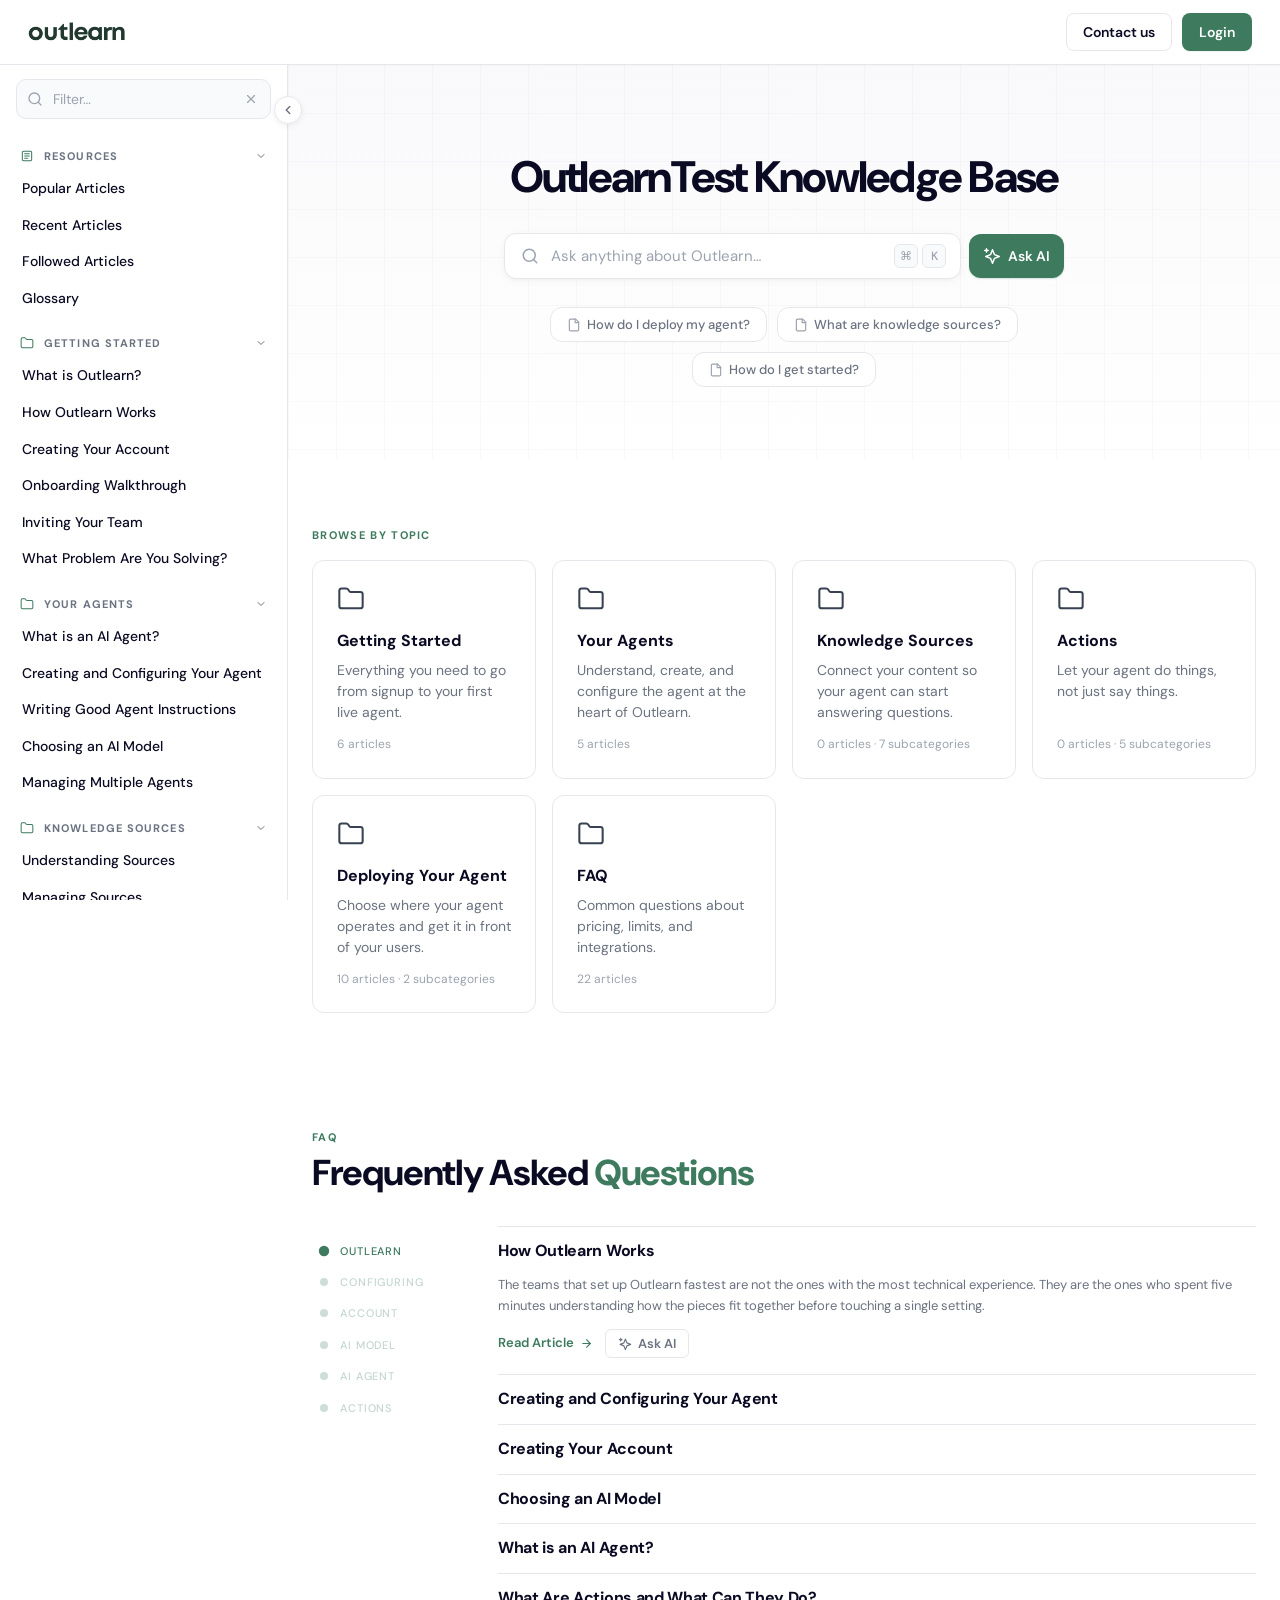
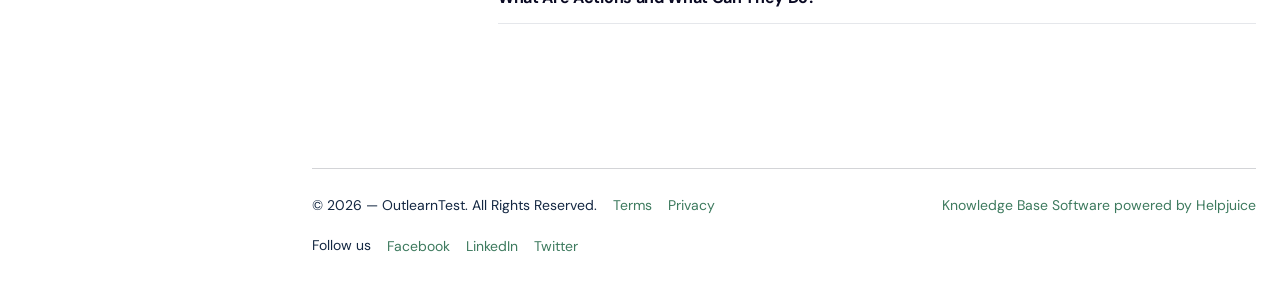
==== commit fa5d7d5e: "Add spotlight search modal on every page - Build a centered modal overlay (.kb-spotlight) that hosts" ====
--- a/index.html
+++ b/index.html
@@ -292,7 +292,7 @@
       <main class="kb-main">
 
         <!-- HERO (mirrors live outlearn-hero markup) ───────────────────── -->
-        <section class="outlearn-hero outlearn-anim-fade-in" id="hero" aria-labelledby="hero-title">
+        <section class="outlearn-hero outlearn-anim-fade-in" aria-labelledby="hero-title">
           <div class="container">
             <div class="outlearn-hero__inner">
 
@@ -300,7 +300,7 @@
 
               <div class="outlearn-hero__search-wrap outlearn-anim-fade-up">
 
-                <form class="outlearn-hero__search-row" id="search-form" role="search" autocomplete="off"
+                <form class="outlearn-hero__search-row" id="hero-search-form" role="search" autocomplete="off"
                   aria-label="Knowledge base search">
                   <div class="outlearn-hero__search-bar">
                     <svg xmlns="http://www.w3.org/2000/svg" viewBox="0 0 24 24" fill="none" stroke="currentColor"
@@ -308,8 +308,9 @@
                       <circle cx="11" cy="11" r="8" />
                       <path d="m21 21-4.3-4.3" />
                     </svg>
-                    <input id="search-input" name="q" type="search" class="outlearn-hero__search-input" placeholder=""
-                      aria-label="Ask anything about OutlearnTest" autocomplete="off" spellcheck="false">
+                    <input id="hero-search-input" name="q" type="search" class="outlearn-hero__search-input"
+                      placeholder="Ask anything about Outlearn…" aria-label="Ask anything about OutlearnTest"
+                      autocomplete="off" spellcheck="false">
                     <div class="outlearn-hero__search-kbd" aria-hidden="true">
                       <kbd>⌘</kbd><kbd>K</kbd>
                     </div>
@@ -332,7 +333,7 @@
                   </button>
                 </form>
 
-                <div class="outlearn-hero__tags" id="suggestions" role="list" aria-label="Suggested questions">
+                <div class="outlearn-hero__tags" id="hero-suggestions" role="list" aria-label="Suggested questions">
                   <button type="button" class="outlearn-hero__tag" role="listitem">
                     <svg xmlns="http://www.w3.org/2000/svg" viewBox="0 0 24 24" fill="none" stroke="currentColor"
                       stroke-width="2" stroke-linecap="round" stroke-linejoin="round" aria-hidden="true">
@@ -363,9 +364,6 @@
             </div>
           </div>
         </section>
-
-        <!-- AGENT TRANSCRIPT (populated by app.js) ──────────────────────── -->
-        <section class="kb-agent" id="agent-root" aria-live="polite" aria-label="Agent answers"></section>
 
         <!-- CATEGORIES -->
         <section class="outlearn-categories" aria-labelledby="categories-label">
@@ -1045,6 +1043,70 @@
     </svg>
   </button>
 
+  <!-- Spotlight search overlay ───────────────────────────────────────
+       The visible hero search area acts as a trigger: clicking, focusing,
+       submitting, or clicking a suggestion chip opens this modal and runs
+       the agent flow inside it. Canonical IDs (#hero, #search-form,
+       #search-input, #suggestions, #agent-root) live here so app.js's
+       ask() flow wires up without changes. -->
+  <div class="kb-spotlight" id="spotlight" hidden role="presentation">
+    <div class="kb-spotlight__backdrop" data-spotlight-close></div>
+
+    <div class="kb-spotlight__panel" role="dialog" aria-modal="true" aria-label="Ask AI">
+
+      <button class="kb-spotlight__close" id="spotlightClose" type="button" aria-label="Close search">
+        <svg viewBox="0 0 24 24" fill="none" stroke="currentColor" stroke-width="2" stroke-linecap="round"
+          stroke-linejoin="round" aria-hidden="true">
+          <path d="M18 6 6 18" /><path d="m6 6 12 12" />
+        </svg>
+      </button>
+
+      <section class="kb-spotlight__hero" id="hero">
+        <form class="kb-spotlight__form" id="search-form" role="search" autocomplete="off">
+          <svg class="kb-spotlight__form-icon" viewBox="0 0 24 24" fill="none" stroke="currentColor"
+            stroke-width="2" stroke-linecap="round" stroke-linejoin="round" aria-hidden="true">
+            <circle cx="11" cy="11" r="8" />
+            <path d="m21 21-4.3-4.3" />
+          </svg>
+          <input id="search-input" name="q" type="search" class="kb-spotlight__input"
+            placeholder="Ask anything about Outlearn…" aria-label="Ask anything about OutlearnTest"
+            autocomplete="off" spellcheck="false">
+          <span class="kb-spotlight__busy" id="spotlightBusy" aria-hidden="true"></span>
+        </form>
+
+        <div class="kb-spotlight__suggestions" id="suggestions" role="list" aria-label="Suggested questions">
+          <button type="button" class="outlearn-hero__tag" role="listitem">
+            <svg xmlns="http://www.w3.org/2000/svg" viewBox="0 0 24 24" fill="none" stroke="currentColor"
+              stroke-width="2" stroke-linecap="round" stroke-linejoin="round" aria-hidden="true">
+              <path d="M15 2H6a2 2 0 0 0-2 2v16a2 2 0 0 0 2 2h12a2 2 0 0 0 2-2V7z" />
+              <polyline points="14 2 14 8 20 8" />
+            </svg>
+            How do I deploy my agent?
+          </button>
+          <button type="button" class="outlearn-hero__tag" role="listitem">
+            <svg xmlns="http://www.w3.org/2000/svg" viewBox="0 0 24 24" fill="none" stroke="currentColor"
+              stroke-width="2" stroke-linecap="round" stroke-linejoin="round" aria-hidden="true">
+              <path d="M15 2H6a2 2 0 0 0-2 2v16a2 2 0 0 0 2 2h12a2 2 0 0 0 2-2V7z" />
+              <polyline points="14 2 14 8 20 8" />
+            </svg>
+            What are knowledge sources?
+          </button>
+          <button type="button" class="outlearn-hero__tag" role="listitem">
+            <svg xmlns="http://www.w3.org/2000/svg" viewBox="0 0 24 24" fill="none" stroke="currentColor"
+              stroke-width="2" stroke-linecap="round" stroke-linejoin="round" aria-hidden="true">
+              <path d="M15 2H6a2 2 0 0 0-2 2v16a2 2 0 0 0 2 2h12a2 2 0 0 0 2-2V7z" />
+              <polyline points="14 2 14 8 20 8" />
+            </svg>
+            How do I get started?
+          </button>
+        </div>
+      </section>
+
+      <section class="kb-spotlight__transcript" id="agent-root" aria-live="polite" aria-label="Agent answers"></section>
+
+    </div>
+  </div>
+
   <!-- Mock backend first, app last. -->
   <script src="mock-data.js"></script>
   <script src="app.js"></script>
--- a/styles.css
+++ b/styles.css
@@ -2060,6 +2060,222 @@
   .kb-article-card__excerpt { font-size: 0.875rem; }
 }
 
+/* ── Header search trigger + Spotlight overlay ──────────────────────
+   The trigger is a compact pill in the header. Clicking, ⌘K, or `/`
+   opens a centered modal where the user can ask questions and see the
+   full agent transcript without leaving the page. */
+
+.kb-search-trigger {
+  display: inline-flex; align-items: center;
+  gap: 10px;
+  height: 38px;
+  padding: 0 10px 0 14px;
+  min-width: 320px;
+  background: var(--bg);
+  border: 1px solid var(--border);
+  border-radius: 10px;
+  color: var(--text-soft);
+  font-family: inherit;
+  font-size: 0.875rem;
+  cursor: pointer;
+  transition: background 0.15s, border-color 0.15s, color 0.15s;
+}
+.kb-search-trigger:hover {
+  background: var(--surface);
+  border-color: var(--border-2);
+  color: var(--ink);
+}
+.kb-search-trigger:focus-visible {
+  outline: 2px solid var(--brand);
+  outline-offset: 2px;
+}
+.kb-search-trigger > svg {
+  width: 16px; height: 16px;
+  color: var(--text-faint);
+  flex-shrink: 0;
+}
+.kb-search-trigger__label { flex: 1; text-align: left; }
+.kb-search-trigger__kbd {
+  display: inline-flex; gap: 3px;
+  flex-shrink: 0;
+}
+.kb-search-trigger__kbd kbd {
+  display: inline-grid; place-items: center;
+  min-width: 22px; height: 22px;
+  padding: 0 5px;
+  font-family: inherit;
+  font-size: 0.75rem; font-weight: 500;
+  color: var(--text-faint);
+  background: var(--surface);
+  border: 1px solid var(--border);
+  border-radius: 5px;
+  line-height: 1;
+}
+
+/* Phone: collapse trigger to an icon-only button */
+@media (max-width: 700px) {
+  .kb-search-trigger {
+    min-width: 0;
+    width: 36px;
+    height: 36px;
+    padding: 0;
+    justify-content: center;
+    border-radius: var(--r-sm);
+  }
+  .kb-search-trigger__label,
+  .kb-search-trigger__kbd { display: none; }
+}
+
+/* Spotlight overlay */
+.kb-spotlight {
+  position: fixed; inset: 0;
+  z-index: 200;
+  display: flex; align-items: flex-start; justify-content: center;
+  padding: 72px 24px 24px;
+  overflow-y: auto;
+  visibility: hidden;
+  opacity: 0;
+  transition: opacity 0.2s ease, visibility 0s linear 0.2s;
+}
+.kb-spotlight.is-open {
+  visibility: visible;
+  opacity: 1;
+  transition: opacity 0.2s ease, visibility 0s linear 0s;
+}
+.kb-spotlight__backdrop {
+  position: fixed; inset: 0;
+  background: rgba(10, 10, 35, 0.5);
+  backdrop-filter: blur(6px);
+  -webkit-backdrop-filter: blur(6px);
+}
+.kb-spotlight__panel {
+  position: relative;
+  width: 100%;
+  max-width: 820px;
+  background: var(--surface);
+  border: 1px solid var(--border);
+  border-radius: var(--r-xl);
+  box-shadow: 0 28px 70px -20px rgba(15, 23, 42, 0.30), 0 10px 24px -12px rgba(15, 23, 42, 0.15);
+  display: flex; flex-direction: column;
+  overflow: hidden;
+  margin-bottom: 24px;
+  transform: translateY(-6px) scale(0.985);
+  opacity: 0;
+  transition: transform 0.22s cubic-bezier(.2,.7,.2,1), opacity 0.18s ease;
+}
+.kb-spotlight.is-open .kb-spotlight__panel {
+  transform: translateY(0) scale(1);
+  opacity: 1;
+}
+.kb-spotlight__close {
+  position: absolute; top: 12px; right: 12px;
+  width: 32px; height: 32px;
+  display: inline-grid; place-items: center;
+  background: transparent;
+  color: var(--text-soft);
+  border: 0;
+  border-radius: 50%;
+  cursor: pointer;
+  z-index: 2;
+  transition: background 0.15s, color 0.15s;
+}
+.kb-spotlight__close:hover { background: var(--bg); color: var(--ink); }
+.kb-spotlight__close svg { width: 18px; height: 18px; }
+.kb-spotlight__close:focus-visible {
+  outline: 2px solid var(--brand);
+  outline-offset: 2px;
+}
+
+/* Hero (input + suggestions) inside the panel */
+.kb-spotlight__hero {
+  padding: 22px 24px 18px;
+  border-bottom: 1px solid var(--border);
+  flex-shrink: 0;
+}
+.kb-spotlight__hero.is-compact { padding-bottom: 14px; }
+.kb-spotlight__hero.is-compact .kb-spotlight__suggestions { display: none; }
+
+.kb-spotlight__form {
+  display: flex; align-items: center;
+  gap: 10px;
+  padding-right: 36px;       /* room for the close button at top-right */
+}
+.kb-spotlight__form-icon {
+  width: 20px; height: 20px;
+  color: var(--text-faint);
+  flex-shrink: 0;
+}
+.kb-spotlight__input {
+  flex: 1; min-width: 0;
+  height: 44px;
+  padding: 0;
+  font-family: inherit;
+  font-size: 1.0625rem;
+  background: transparent;
+  border: 0; outline: 0;
+  color: var(--ink);
+}
+.kb-spotlight__input::placeholder { color: var(--text-faint); }
+.kb-spotlight__input::-webkit-search-cancel-button { -webkit-appearance: none; }
+/* Busy indicator — small dot that pulses while a search is in flight.
+   Replaces the old Ask AI submit button (search is now debounced). */
+.kb-spotlight__busy {
+  width: 8px; height: 8px;
+  border-radius: 50%;
+  background: var(--border-2);
+  flex-shrink: 0;
+  margin-right: 4px;
+  transition: background 0.15s;
+}
+.kb-spotlight__busy.is-pending {
+  background: var(--brand);
+  animation: spotlightBusyPulse 1s ease-in-out infinite;
+}
+.kb-spotlight__busy.is-busy {
+  background: var(--brand);
+  animation: spotlightBusyPulse 1.2s ease-in-out infinite;
+}
+@keyframes spotlightBusyPulse {
+  0%, 100% { box-shadow: 0 0 0 0 rgba(61, 122, 94, 0.45); }
+  50%      { box-shadow: 0 0 0 6px rgba(61, 122, 94, 0); }
+}
+
+.kb-spotlight__suggestions {
+  display: flex; flex-wrap: wrap;
+  gap: 8px;
+  margin-top: 14px;
+}
+
+/* Transcript inside the modal */
+.kb-spotlight__transcript {
+  padding: 18px 24px 22px;
+  max-height: min(60vh, 600px);
+  overflow-y: auto;
+}
+.kb-spotlight__transcript:empty { padding: 0; }
+
+/* Inside the modal, kb-turn drops its outer padding/centering. The
+   right-column source rail stacks below for narrow modal width. */
+.kb-spotlight .kb-turn {
+  max-width: none;
+  padding: 0;
+  margin: 0 0 18px;
+}
+.kb-spotlight .kb-turn:last-child { margin-bottom: 0; }
+.kb-spotlight .kb-turn__body { grid-template-columns: 1fr; gap: 16px; }
+
+body.is-spotlight-open { overflow: hidden; }
+
+/* Phone tweaks for spotlight */
+@media (max-width: 700px) {
+  .kb-spotlight { padding: 12px; align-items: stretch; }
+  .kb-spotlight__panel { margin-bottom: 0; border-radius: var(--r-lg); }
+  .kb-spotlight__hero { padding: 18px 16px 14px; }
+  .kb-spotlight__form { padding-right: 32px; gap: 8px; }
+  .kb-spotlight__input { font-size: 16px; height: 40px; }   /* prevent iOS zoom */
+  .kb-spotlight__transcript { padding: 14px 16px 18px; max-height: none; }
+}
+
 /* Highlight the current category group in the sidebar */
 .outlearn-nav-group.is-current > .outlearn-nav-group__label .outlearn-nav-group__name {
   color: var(--brand-strong);
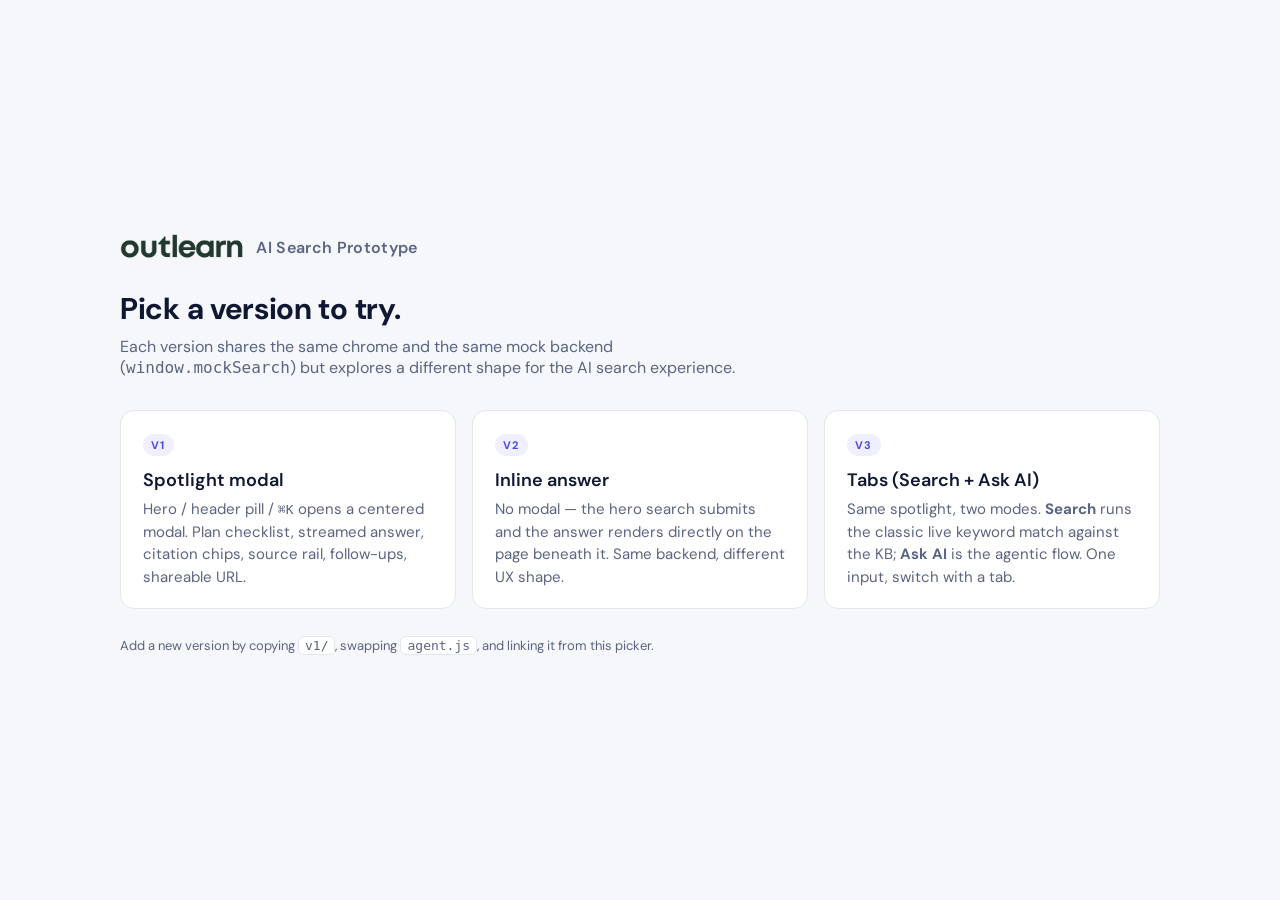
==== commit 8158d2d0: "Split into v1/v2/v3 with shared chrome and live KB search Repo restructure:  - Root index.html is no" ====
--- a/index.html
+++ b/index.html
@@ -4,1112 +4,177 @@
 <head>
   <meta charset="utf-8">
   <meta name="viewport" content="width=device-width, initial-scale=1">
-  <title>OutlearnTest Knowledge Base - Ask AI</title>
-  <meta name="description"
-    content="OutlearnTest Support Center — ask anything, get a synthesised answer from the knowledge base.">
+  <title>Outlearn AI Search — Version Picker</title>
+  <meta name="description" content="Pick a version of the OutlearnTest AI search prototype to explore.">
 
   <link rel="preconnect" href="https://fonts.googleapis.com">
   <link rel="preconnect" href="https://fonts.gstatic.com" crossorigin>
   <link rel="stylesheet" href="https://fonts.googleapis.com/css2?family=DM+Sans:wght@400;500;600;700&display=swap">
 
-  <link rel="stylesheet" href="styles.css">
+  <style>
+    :root {
+      --bg: #f6f7fb;
+      --surface: #ffffff;
+      --ink: #0f1733;
+      --soft: #5b6480;
+      --border: #e3e6ef;
+      --brand: #4f46e5;
+      --brand-tint: #eef0ff;
+    }
+    * { box-sizing: border-box; }
+    html, body { margin: 0; padding: 0; }
+    body {
+      font-family: "DM Sans", system-ui, -apple-system, Segoe UI, Roboto, sans-serif;
+      background: var(--bg);
+      color: var(--ink);
+      min-height: 100vh;
+      display: grid;
+      place-items: center;
+      padding: 48px 24px;
+    }
+    .picker {
+      width: 100%;
+      max-width: 720px;
+    }
+    .picker__brand {
+      display: flex;
+      align-items: center;
+      gap: 12px;
+      margin-bottom: 28px;
+    }
+    .picker__brand img { height: 28px; width: auto; }
+    .picker__brand span {
+      font-weight: 600;
+      color: var(--soft);
+      letter-spacing: 0.02em;
+    }
+    .picker__title {
+      font-size: 1.875rem;
+      font-weight: 700;
+      margin: 0 0 8px;
+      letter-spacing: -0.01em;
+    }
+    .picker__lede {
+      color: var(--soft);
+      font-size: 1rem;
+      margin: 0 0 32px;
+      max-width: 56ch;
+    }
+    .picker__grid {
+      display: grid;
+      gap: 16px;
+      grid-template-columns: 1fr;
+    }
+    @media (min-width: 640px) {
+      .picker__grid { grid-template-columns: 1fr 1fr; }
+    }
+    @media (min-width: 960px) {
+      .picker { max-width: 1040px; }
+      .picker__grid { grid-template-columns: 1fr 1fr 1fr; }
+    }
+    .picker__card {
+      display: block;
+      background: var(--surface);
+      border: 1px solid var(--border);
+      border-radius: 14px;
+      padding: 22px 22px 20px;
+      text-decoration: none;
+      color: inherit;
+      transition: transform 0.15s ease, border-color 0.15s, box-shadow 0.15s;
+    }
+    .picker__card:hover {
+      transform: translateY(-2px);
+      border-color: var(--brand);
+      box-shadow: 0 12px 24px -16px rgba(79, 70, 229, 0.4);
+    }
+    .picker__tag {
+      display: inline-flex;
+      align-items: center;
+      font-size: 0.6875rem;
+      font-weight: 700;
+      letter-spacing: 0.12em;
+      text-transform: uppercase;
+      color: var(--brand);
+      background: var(--brand-tint);
+      padding: 4px 8px;
+      border-radius: 99px;
+      margin-bottom: 12px;
+    }
+    .picker__card-title {
+      font-size: 1.125rem;
+      font-weight: 600;
+      margin: 0 0 6px;
+    }
+    .picker__card-desc {
+      color: var(--soft);
+      font-size: 0.9375rem;
+      line-height: 1.5;
+      margin: 0;
+    }
+    .picker__foot {
+      margin-top: 28px;
+      color: var(--soft);
+      font-size: 0.8125rem;
+    }
+    .picker__foot code {
+      background: var(--surface);
+      border: 1px solid var(--border);
+      border-radius: 6px;
+      padding: 1px 6px;
+      font-size: 0.8125rem;
+    }
+  </style>
 </head>
 
 <body>
+  <main class="picker">
+    <div class="picker__brand">
+      <img src="outlearn-logo.png" alt="outlearn">
+      <span>AI Search Prototype</span>
+    </div>
 
-  <header class="outlearn-header" role="banner">
-    <div class="outlearn-header__inner">
+    <h1 class="picker__title">Pick a version to try.</h1>
+    <p class="picker__lede">
+      Each version shares the same chrome and the same mock backend
+      (<code>window.mockSearch</code>) but explores a different shape
+      for the AI search experience.
+    </p>
 
-      <div class="outlearn-header__left">
-        <button class="outlearn-menu-btn" type="button" id="menuBtn" aria-label="Open menu" aria-expanded="false"
-          aria-controls="sidebar">
-          <svg width="20" height="20" viewBox="0 0 24 24" fill="none" stroke="currentColor" stroke-width="2"
-            stroke-linecap="round" stroke-linejoin="round" aria-hidden="true">
-            <line x1="4" x2="20" y1="6" y2="6" />
-            <line x1="4" x2="20" y1="12" y2="12" />
-            <line x1="4" x2="20" y1="18" y2="18" />
-          </svg>
-        </button>
+    <div class="picker__grid">
+      <a class="picker__card" href="v1/index.html">
+        <span class="picker__tag">v1</span>
+        <h2 class="picker__card-title">Spotlight modal</h2>
+        <p class="picker__card-desc">
+          Hero / header pill / <code style="font-size:0.8125rem">⌘K</code> opens a centered modal.
+          Plan checklist, streamed answer, citation chips, source rail, follow-ups, shareable URL.
+        </p>
+      </a>
 
-        <a class="outlearn-logo" href="/" aria-label="OutlearnTest — go to homepage">
-          <img src="/outlearn-logo.png" alt="outlearn" width="120" height="28" loading="eager" decoding="async">
-        </a>
-      </div>
+      <a class="picker__card" href="v2/index.html">
+        <span class="picker__tag">v2</span>
+        <h2 class="picker__card-title">Inline answer</h2>
+        <p class="picker__card-desc">
+          No modal — the hero search submits and the answer renders
+          directly on the page beneath it. Same backend, different UX shape.
+        </p>
+      </a>
 
-      <div class="outlearn-header__actions">
-        <a class="outlearn-header-btn outlearn-header-btn--ghost" href="/contact-us">Contact us</a>
-        <a class="outlearn-header-btn outlearn-header-btn--primary"
-          href="/users/sign_in?_subdomain=outlearntest">Login</a>
-      </div>
+      <a class="picker__card" href="v3/index.html">
+        <span class="picker__tag">v3</span>
+        <h2 class="picker__card-title">Tabs (Search + Ask AI)</h2>
+        <p class="picker__card-desc">
+          Same spotlight, two modes. <strong>Search</strong> runs the
+          classic live keyword match against the KB; <strong>Ask AI</strong>
+          is the agentic flow. One input, switch with a tab.
+        </p>
+      </a>
+    </div>
 
-    </div>
-  </header>
-
-  <!-- SIDEBAR — persistent on desktop, off-canvas drawer on mobile ───── -->
-  <div class="outlearn-sidebar-overlay" id="sidebarOverlay" hidden></div>
-
-  <!-- Desktop collapse / expand handle. Sits OUTSIDE the sidebar so it
-       remains visible when the sidebar slides out of view. -->
-  <button class="outlearn-sidebar-handle" id="sidebarHandle" type="button" aria-label="Collapse sidebar"
-    aria-controls="sidebar" aria-expanded="true">
-    <svg viewBox="0 0 24 24" fill="none" stroke="currentColor" stroke-width="2.5" stroke-linecap="round"
-      stroke-linejoin="round" aria-hidden="true">
-      <path d="m15 18-6-6 6-6" />
-    </svg>
-  </button>
-
-  <div class="kb-layout">
-
-    <aside class="outlearn-sidebar" id="sidebar" aria-label="Knowledge base navigation" aria-hidden="true">
-
-      <div class="outlearn-sidebar__head">
-        <a class="outlearn-sidebar__logo" href="/" aria-label="OutlearnTest home">
-          <img
-            src="https://static.helpjuice.com/helpjuice_production/uploads/template/brand_image/34458/46894/Frame__14_.png"
-            alt="outlearn" height="22" loading="lazy" decoding="async">
-        </a>
-        <button class="outlearn-sidebar__close" type="button" id="sidebarClose" aria-label="Close menu">
-          <svg width="20" height="20" viewBox="0 0 24 24" fill="none" stroke="currentColor" stroke-width="2"
-            stroke-linecap="round" stroke-linejoin="round" aria-hidden="true">
-            <path d="M18 6 6 18" />
-            <path d="m6 6 12 12" />
-          </svg>
-        </button>
-      </div>
-
-      <div class="outlearn-sidebar-filter">
-        <div class="outlearn-sidebar-filter__bar">
-          <svg class="outlearn-sidebar-filter__icon" xmlns="http://www.w3.org/2000/svg" viewBox="0 0 24 24" fill="none"
-            stroke="currentColor" stroke-width="2" stroke-linecap="round" stroke-linejoin="round" aria-hidden="true">
-            <circle cx="11" cy="11" r="8" />
-            <path d="m21 21-4.3-4.3" />
-          </svg>
-          <input class="outlearn-sidebar-filter__input" id="sidebarFilter" placeholder="Filter…" autocomplete="off"
-            spellcheck="false" aria-label="Filter navigation">
-          <button class="outlearn-sidebar-filter__clear" id="sidebarFilterClear" type="button" aria-label="Clear filter"
-            hidden>
-            <svg xmlns="http://www.w3.org/2000/svg" viewBox="0 0 24 24" fill="none" stroke="currentColor"
-              stroke-width="2" stroke-linecap="round" stroke-linejoin="round" aria-hidden="true">
-              <path d="M18 6 6 18" />
-              <path d="m6 6 12 12" />
-            </svg>
-          </button>
-        </div>
-        <div class="outlearn-sidebar-filter__empty" id="sidebarFilterEmpty" hidden>No results</div>
-      </div>
-
-      <div class="outlearn-sidebar__nav-wrap" id="sidebarNavWrap">
-        <nav id="sidebarNav" aria-label="Categories">
-
-          <div class="outlearn-nav-group is-open">
-            <button class="outlearn-nav-group__label" type="button" data-group-toggle aria-expanded="true">
-              <svg class="outlearn-nav-group__leadicon" viewBox="0 0 24 24" fill="none" stroke="currentColor"
-                stroke-width="1.75" stroke-linecap="round" stroke-linejoin="round" aria-hidden="true">
-                <rect x="4" y="4" width="16" height="16" rx="2" />
-                <path d="M8 8h8M8 12h8M8 16h5" />
-              </svg>
-              <span class="outlearn-nav-group__name">Resources</span>
-              <svg class="outlearn-nav-group__chevron" viewBox="0 0 24 24" fill="none" stroke="currentColor"
-                stroke-width="2" stroke-linecap="round" stroke-linejoin="round" aria-hidden="true">
-                <path d="m9 18 6-6-6-6" />
-              </svg>
-            </button>
-            <div class="outlearn-nav-group__items">
-              <a class="outlearn-nav-link" href="#popular"><span class="outlearn-nav-link__text">Popular
-                  Articles</span></a>
-              <a class="outlearn-nav-link" href="#recent"><span class="outlearn-nav-link__text">Recent
-                  Articles</span></a>
-              <a class="outlearn-nav-link" href="#followed"><span class="outlearn-nav-link__text">Followed
-                  Articles</span></a>
-              <a class="outlearn-nav-link" href="#glossary"><span class="outlearn-nav-link__text">Glossary</span></a>
-            </div>
-          </div>
-
-          <div class="outlearn-nav-group is-open">
-            <button class="outlearn-nav-group__label" type="button" data-group-toggle aria-expanded="true">
-              <svg class="outlearn-nav-group__leadicon" viewBox="0 0 24 24" fill="none" stroke="currentColor"
-                stroke-width="1.75" stroke-linecap="round" stroke-linejoin="round" aria-hidden="true">
-                <path
-                  d="M20 20a2 2 0 0 0 2-2V8a2 2 0 0 0-2-2h-7.9a2 2 0 0 1-1.69-.9L9.6 3.9A2 2 0 0 0 7.93 3H4a2 2 0 0 0-2 2v13a2 2 0 0 0 2 2Z" />
-              </svg>
-              <span class="outlearn-nav-group__name">Getting Started</span>
-              <svg class="outlearn-nav-group__chevron" viewBox="0 0 24 24" fill="none" stroke="currentColor"
-                stroke-width="2" stroke-linecap="round" stroke-linejoin="round" aria-hidden="true">
-                <path d="m9 18 6-6-6-6" />
-              </svg>
-            </button>
-            <div class="outlearn-nav-group__items">
-              <a class="outlearn-nav-link" href="#what-is-outlearn"><span class="outlearn-nav-link__text">What is
-                  Outlearn?</span></a>
-              <a class="outlearn-nav-link" href="#how-outlearn-works"><span class="outlearn-nav-link__text">How Outlearn
-                  Works</span></a>
-              <a class="outlearn-nav-link" href="#creating-your-account"><span class="outlearn-nav-link__text">Creating
-                  Your Account</span></a>
-              <a class="outlearn-nav-link" href="#onboarding"><span class="outlearn-nav-link__text">Onboarding
-                  Walkthrough</span></a>
-              <a class="outlearn-nav-link" href="#inviting-team"><span class="outlearn-nav-link__text">Inviting Your
-                  Team</span></a>
-              <a class="outlearn-nav-link" href="#problem"><span class="outlearn-nav-link__text">What Problem Are You
-                  Solving?</span></a>
-            </div>
-          </div>
-
-          <div class="outlearn-nav-group is-open">
-            <button class="outlearn-nav-group__label" type="button" data-group-toggle aria-expanded="true">
-              <svg class="outlearn-nav-group__leadicon" viewBox="0 0 24 24" fill="none" stroke="currentColor"
-                stroke-width="1.75" stroke-linecap="round" stroke-linejoin="round" aria-hidden="true">
-                <path
-                  d="M20 20a2 2 0 0 0 2-2V8a2 2 0 0 0-2-2h-7.9a2 2 0 0 1-1.69-.9L9.6 3.9A2 2 0 0 0 7.93 3H4a2 2 0 0 0-2 2v13a2 2 0 0 0 2 2Z" />
-              </svg>
-              <span class="outlearn-nav-group__name">Your Agents</span>
-              <svg class="outlearn-nav-group__chevron" viewBox="0 0 24 24" fill="none" stroke="currentColor"
-                stroke-width="2" stroke-linecap="round" stroke-linejoin="round" aria-hidden="true">
-                <path d="m9 18 6-6-6-6" />
-              </svg>
-            </button>
-            <div class="outlearn-nav-group__items">
-              <a class="outlearn-nav-link" href="#what-is-an-ai-agent"><span class="outlearn-nav-link__text">What is an
-                  AI Agent?</span></a>
-              <a class="outlearn-nav-link" href="#configuring"><span class="outlearn-nav-link__text">Creating and
-                  Configuring Your Agent</span></a>
-              <a class="outlearn-nav-link" href="#writing-instructions"><span class="outlearn-nav-link__text">Writing
-                  Good Agent Instructions</span></a>
-              <a class="outlearn-nav-link" href="#choosing-an-ai-model"><span class="outlearn-nav-link__text">Choosing
-                  an AI Model</span></a>
-              <a class="outlearn-nav-link" href="#multiple-agents"><span class="outlearn-nav-link__text">Managing
-                  Multiple Agents</span></a>
-            </div>
-          </div>
-
-          <div class="outlearn-nav-group is-open">
-            <button class="outlearn-nav-group__label" type="button" data-group-toggle aria-expanded="true">
-              <svg class="outlearn-nav-group__leadicon" viewBox="0 0 24 24" fill="none" stroke="currentColor"
-                stroke-width="1.75" stroke-linecap="round" stroke-linejoin="round" aria-hidden="true">
-                <path
-                  d="M20 20a2 2 0 0 0 2-2V8a2 2 0 0 0-2-2h-7.9a2 2 0 0 1-1.69-.9L9.6 3.9A2 2 0 0 0 7.93 3H4a2 2 0 0 0-2 2v13a2 2 0 0 0 2 2Z" />
-              </svg>
-              <span class="outlearn-nav-group__name">Knowledge Sources</span>
-              <svg class="outlearn-nav-group__chevron" viewBox="0 0 24 24" fill="none" stroke="currentColor"
-                stroke-width="2" stroke-linecap="round" stroke-linejoin="round" aria-hidden="true">
-                <path d="m9 18 6-6-6-6" />
-              </svg>
-            </button>
-            <div class="outlearn-nav-group__items">
-              <a class="outlearn-nav-link" href="#understanding-sources"><span
-                  class="outlearn-nav-link__text">Understanding Sources</span></a>
-              <a class="outlearn-nav-link" href="#managing-sources"><span class="outlearn-nav-link__text">Managing
-                  Sources</span></a>
-              <a class="outlearn-nav-link" href="#kb-integrations"><span class="outlearn-nav-link__text">Knowledge Base
-                  Integrations</span></a>
-              <a class="outlearn-nav-link" href="#cloud-storage"><span class="outlearn-nav-link__text">Cloud
-                  Storage</span></a>
-              <a class="outlearn-nav-link" href="#ticketing-systems"><span class="outlearn-nav-link__text">Ticketing
-                  Systems</span></a>
-              <a class="outlearn-nav-link" href="#team-chats"><span class="outlearn-nav-link__text">Team
-                  Chats</span></a>
-              <a class="outlearn-nav-link" href="#manual-imports"><span class="outlearn-nav-link__text">Manual
-                  Imports</span></a>
-            </div>
-          </div>
-
-          <div class="outlearn-nav-group is-open">
-            <button class="outlearn-nav-group__label" type="button" data-group-toggle aria-expanded="true">
-              <svg class="outlearn-nav-group__leadicon" viewBox="0 0 24 24" fill="none" stroke="currentColor"
-                stroke-width="1.75" stroke-linecap="round" stroke-linejoin="round" aria-hidden="true">
-                <path
-                  d="M20 20a2 2 0 0 0 2-2V8a2 2 0 0 0-2-2h-7.9a2 2 0 0 1-1.69-.9L9.6 3.9A2 2 0 0 0 7.93 3H4a2 2 0 0 0-2 2v13a2 2 0 0 0 2 2Z" />
-              </svg>
-              <span class="outlearn-nav-group__name">Actions</span>
-              <svg class="outlearn-nav-group__chevron" viewBox="0 0 24 24" fill="none" stroke="currentColor"
-                stroke-width="2" stroke-linecap="round" stroke-linejoin="round" aria-hidden="true">
-                <path d="m9 18 6-6-6-6" />
-              </svg>
-            </button>
-            <div class="outlearn-nav-group__items">
-              <a class="outlearn-nav-link" href="#understanding-actions"><span
-                  class="outlearn-nav-link__text">Understanding Actions</span></a>
-              <a class="outlearn-nav-link" href="#communication-actions"><span
-                  class="outlearn-nav-link__text">Communication Actions</span></a>
-              <a class="outlearn-nav-link" href="#calendar-scheduling"><span class="outlearn-nav-link__text">Calendar
-                  &amp; Scheduling</span></a>
-              <a class="outlearn-nav-link" href="#crm-sales"><span class="outlearn-nav-link__text">CRM &amp;
-                  Sales</span></a>
-              <a class="outlearn-nav-link" href="#custom-advanced"><span class="outlearn-nav-link__text">Custom &amp;
-                  Advanced</span></a>
-            </div>
-          </div>
-
-          <div class="outlearn-nav-group is-open">
-            <button class="outlearn-nav-group__label" type="button" data-group-toggle aria-expanded="true">
-              <svg class="outlearn-nav-group__leadicon" viewBox="0 0 24 24" fill="none" stroke="currentColor"
-                stroke-width="1.75" stroke-linecap="round" stroke-linejoin="round" aria-hidden="true">
-                <path
-                  d="M20 20a2 2 0 0 0 2-2V8a2 2 0 0 0-2-2h-7.9a2 2 0 0 1-1.69-.9L9.6 3.9A2 2 0 0 0 7.93 3H4a2 2 0 0 0-2 2v13a2 2 0 0 0 2 2Z" />
-              </svg>
-              <span class="outlearn-nav-group__name">Deploying Your Agent</span>
-              <svg class="outlearn-nav-group__chevron" viewBox="0 0 24 24" fill="none" stroke="currentColor"
-                stroke-width="2" stroke-linecap="round" stroke-linejoin="round" aria-hidden="true">
-                <path d="m9 18 6-6-6-6" />
-              </svg>
-            </button>
-            <div class="outlearn-nav-group__items">
-              <a class="outlearn-nav-link" href="#how-deployment-works"><span class="outlearn-nav-link__text">How
-                  Deployment Works</span></a>
-              <a class="outlearn-nav-link" href="#chat-widget"><span class="outlearn-nav-link__text">Customizing Your
-                  Chat Widget</span></a>
-              <a class="outlearn-nav-link" href="#email-channel"><span class="outlearn-nav-link__text">Setting Up the
-                  Email Channel</span></a>
-              <a class="outlearn-nav-link" href="#deploy-slack"><span class="outlearn-nav-link__text">Deploying to
-                  Slack</span></a>
-              <a class="outlearn-nav-link" href="#deploy-teams"><span class="outlearn-nav-link__text">Deploying to
-                  Microsoft Teams</span></a>
-              <a class="outlearn-nav-link" href="#deploy-google-chat"><span class="outlearn-nav-link__text">Deploying to
-                  Google Chat</span></a>
-              <a class="outlearn-nav-link" href="#deploy-zendesk"><span class="outlearn-nav-link__text">Deploying to
-                  Zendesk</span></a>
-              <a class="outlearn-nav-link" href="#deploy-intercom"><span class="outlearn-nav-link__text">Deploying to
-                  Intercom</span></a>
-              <a class="outlearn-nav-link" href="#deploy-api"><span class="outlearn-nav-link__text">Deploying via
-                  API</span></a>
-              <a class="outlearn-nav-link" href="#api-reference"><span class="outlearn-nav-link__text">Outlearn API
-                  Reference</span></a>
-            </div>
-          </div>
-
-        </nav>
-      </div>
-
-      <div class="outlearn-sidebar__foot">
-        <a class="outlearn-sidebar__cta outlearn-sidebar__cta--ghost" href="/contact-us">Contact us</a>
-        <a class="outlearn-sidebar__cta outlearn-sidebar__cta--primary"
-          href="/users/sign_in?_subdomain=outlearntest">Login</a>
-      </div>
-
-    </aside>
-
-    <div class="kb-content">
-
-      <main class="kb-main">
-
-        <!-- HERO (mirrors live outlearn-hero markup) ───────────────────── -->
-        <section class="outlearn-hero outlearn-anim-fade-in" aria-labelledby="hero-title">
-          <div class="container">
-            <div class="outlearn-hero__inner">
-
-              <h1 class="outlearn-hero__title outlearn-anim-fade-up" id="hero-title">OutlearnTest Knowledge Base</h1>
-
-              <div class="outlearn-hero__search-wrap outlearn-anim-fade-up">
-
-                <form class="outlearn-hero__search-row" id="hero-search-form" role="search" autocomplete="off"
-                  aria-label="Knowledge base search">
-                  <div class="outlearn-hero__search-bar">
-                    <svg xmlns="http://www.w3.org/2000/svg" viewBox="0 0 24 24" fill="none" stroke="currentColor"
-                      stroke-width="2" stroke-linecap="round" stroke-linejoin="round" aria-hidden="true">
-                      <circle cx="11" cy="11" r="8" />
-                      <path d="m21 21-4.3-4.3" />
-                    </svg>
-                    <input id="hero-search-input" name="q" type="search" class="outlearn-hero__search-input"
-                      placeholder="Ask anything about Outlearn…" aria-label="Ask anything about OutlearnTest"
-                      autocomplete="off" spellcheck="false">
-                    <div class="outlearn-hero__search-kbd" aria-hidden="true">
-                      <kbd>⌘</kbd><kbd>K</kbd>
-                    </div>
-                  </div>
-
-                  <button type="submit" class="outlearn-ai-trigger-btn outlearn-ai-trigger-btn--hero"
-                    aria-label="Ask AI">
-                    <svg xmlns="http://www.w3.org/2000/svg" width="18" height="18" viewBox="0 0 18 18"
-                      aria-hidden="true">
-                      <g fill="currentColor">
-                        <path
-                          d="M5.658,2.99l-1.263-.421-.421-1.263c-.137-.408-.812-.408-.949,0l-.421,1.263-1.263,.421c-.204,.068-.342,.259-.342,.474s.138,.406,.342,.474l1.263,.421,.421,1.263c.068,.204,.26,.342,.475,.342s.406-.138,.475-.342l.421-1.263,1.263-.421c.204-.068,.342-.259.342-.474s-.138-.406-.342-.474Z" />
-                        <polygon
-                          points="9.5 2.75 11.412 7.587 16.25 9.5 11.412 11.413 9.5 16.25 7.587 11.413 2.75 9.5 7.587 7.587 9.5 2.75"
-                          fill="none" stroke="currentColor" stroke-linecap="round" stroke-linejoin="round"
-                          stroke-width="1.5" />
-                      </g>
-                    </svg>
-                    <span class="outlearn-ai-btn-text">Ask AI</span>
-                  </button>
-                </form>
-
-                <div class="outlearn-hero__tags" id="hero-suggestions" role="list" aria-label="Suggested questions">
-                  <button type="button" class="outlearn-hero__tag" role="listitem">
-                    <svg xmlns="http://www.w3.org/2000/svg" viewBox="0 0 24 24" fill="none" stroke="currentColor"
-                      stroke-width="2" stroke-linecap="round" stroke-linejoin="round" aria-hidden="true">
-                      <path d="M15 2H6a2 2 0 0 0-2 2v16a2 2 0 0 0 2 2h12a2 2 0 0 0 2-2V7z" />
-                      <polyline points="14 2 14 8 20 8" />
-                    </svg>
-                    How do I deploy my agent?
-                  </button>
-                  <button type="button" class="outlearn-hero__tag" role="listitem">
-                    <svg xmlns="http://www.w3.org/2000/svg" viewBox="0 0 24 24" fill="none" stroke="currentColor"
-                      stroke-width="2" stroke-linecap="round" stroke-linejoin="round" aria-hidden="true">
-                      <path d="M15 2H6a2 2 0 0 0-2 2v16a2 2 0 0 0 2 2h12a2 2 0 0 0 2-2V7z" />
-                      <polyline points="14 2 14 8 20 8" />
-                    </svg>
-                    What are knowledge sources?
-                  </button>
-                  <button type="button" class="outlearn-hero__tag" role="listitem">
-                    <svg xmlns="http://www.w3.org/2000/svg" viewBox="0 0 24 24" fill="none" stroke="currentColor"
-                      stroke-width="2" stroke-linecap="round" stroke-linejoin="round" aria-hidden="true">
-                      <path d="M15 2H6a2 2 0 0 0-2 2v16a2 2 0 0 0 2 2h12a2 2 0 0 0 2-2V7z" />
-                      <polyline points="14 2 14 8 20 8" />
-                    </svg>
-                    How do I get started?
-                  </button>
-                </div>
-
-              </div>
-            </div>
-          </div>
-        </section>
-
-        <!-- CATEGORIES -->
-        <section class="outlearn-categories" aria-labelledby="categories-label">
-          <div class="container">
-            <h2 class="outlearn-section-label" id="categories-label">Browse by topic</h2>
-
-            <div class="outlearn-categories__grid">
-
-              <div class="outlearn-cat-card-wrap">
-                <a class="outlearn-cat-card" href="category.html">
-                  <div class="outlearn-cat-card__icon" aria-hidden="true">
-                    <svg xmlns="http://www.w3.org/2000/svg" viewBox="0 0 24 24" fill="none" stroke="currentColor"
-                      stroke-width="1.75" stroke-linecap="round" stroke-linejoin="round">
-                      <path
-                        d="M20 20a2 2 0 0 0 2-2V8a2 2 0 0 0-2-2h-7.9a2 2 0 0 1-1.69-.9L9.6 3.9A2 2 0 0 0 7.93 3H4a2 2 0 0 0-2 2v13a2 2 0 0 0 2 2Z" />
-                    </svg>
-                  </div>
-                  <h3 class="outlearn-cat-card__title">Getting Started</h3>
-                  <p class="outlearn-cat-card__desc">Everything you need to go from signup to your first live agent.</p>
-                  <div class="outlearn-cat-card__meta">6 articles</div>
-                </a>
-                <div class="outlearn-cat-popover" aria-label="Getting Started — popular articles">
-                  <a class="outlearn-cat-popover__item" href="#article-what-is-an-ai-agent">
-                    <svg xmlns="http://www.w3.org/2000/svg" viewBox="0 0 24 24" fill="none" stroke="currentColor"
-                      stroke-width="2" stroke-linecap="round" stroke-linejoin="round" aria-hidden="true">
-                      <path d="M15 2H6a2 2 0 0 0-2 2v16a2 2 0 0 0 2 2h12a2 2 0 0 0 2-2V7z" />
-                      <polyline points="14 2 14 8 20 8" />
-                    </svg>
-                    What is an AI Agent?
-                  </a>
-                  <a class="outlearn-cat-popover__item" href="#article-creating-and-configuring">
-                    <svg xmlns="http://www.w3.org/2000/svg" viewBox="0 0 24 24" fill="none" stroke="currentColor"
-                      stroke-width="2" stroke-linecap="round" stroke-linejoin="round" aria-hidden="true">
-                      <path d="M15 2H6a2 2 0 0 0-2 2v16a2 2 0 0 0 2 2h12a2 2 0 0 0 2-2V7z" />
-                      <polyline points="14 2 14 8 20 8" />
-                    </svg>
-                    Creating and Configuring Your Agent
-                  </a>
-                  <a class="outlearn-cat-popover__item" href="#article-writing-good-instructions">
-                    <svg xmlns="http://www.w3.org/2000/svg" viewBox="0 0 24 24" fill="none" stroke="currentColor"
-                      stroke-width="2" stroke-linecap="round" stroke-linejoin="round" aria-hidden="true">
-                      <path d="M15 2H6a2 2 0 0 0-2 2v16a2 2 0 0 0 2 2h12a2 2 0 0 0 2-2V7z" />
-                      <polyline points="14 2 14 8 20 8" />
-                    </svg>
-                    Writing Good Agent Instructions
-                  </a>
-                  <div class="outlearn-cat-popover__divider"></div>
-                  <a class="outlearn-cat-popover__all" href="category.html">
-                    See all
-                    <svg xmlns="http://www.w3.org/2000/svg" viewBox="0 0 24 24" fill="none" stroke="currentColor"
-                      stroke-width="2.5" stroke-linecap="round" stroke-linejoin="round" aria-hidden="true">
-                      <path d="M5 12h14" />
-                      <path d="m12 5 7 7-7 7" />
-                    </svg>
-                  </a>
-                </div>
-              </div>
-
-              <div class="outlearn-cat-card-wrap">
-                <a class="outlearn-cat-card" href="category.html">
-                  <div class="outlearn-cat-card__icon" aria-hidden="true">
-                    <svg xmlns="http://www.w3.org/2000/svg" viewBox="0 0 24 24" fill="none" stroke="currentColor"
-                      stroke-width="1.75" stroke-linecap="round" stroke-linejoin="round">
-                      <path
-                        d="M20 20a2 2 0 0 0 2-2V8a2 2 0 0 0-2-2h-7.9a2 2 0 0 1-1.69-.9L9.6 3.9A2 2 0 0 0 7.93 3H4a2 2 0 0 0-2 2v13a2 2 0 0 0 2 2Z" />
-                    </svg>
-                  </div>
-                  <h3 class="outlearn-cat-card__title">Your Agents</h3>
-                  <p class="outlearn-cat-card__desc">Understand, create, and configure the agent at the heart of
-                    Outlearn.
-                  </p>
-                  <div class="outlearn-cat-card__meta">5 articles</div>
-                </a>
-                <div class="outlearn-cat-popover" aria-label="Your Agents — popular articles">
-                  <a class="outlearn-cat-popover__item" href="#article-agent-concepts">
-                    <svg xmlns="http://www.w3.org/2000/svg" viewBox="0 0 24 24" fill="none" stroke="currentColor"
-                      stroke-width="2" stroke-linecap="round" stroke-linejoin="round" aria-hidden="true">
-                      <path d="M15 2H6a2 2 0 0 0-2 2v16a2 2 0 0 0 2 2h12a2 2 0 0 0 2-2V7z" />
-                      <polyline points="14 2 14 8 20 8" />
-                    </svg>
-                    Agent Concepts
-                  </a>
-                  <a class="outlearn-cat-popover__item" href="#article-improving-accuracy">
-                    <svg xmlns="http://www.w3.org/2000/svg" viewBox="0 0 24 24" fill="none" stroke="currentColor"
-                      stroke-width="2" stroke-linecap="round" stroke-linejoin="round" aria-hidden="true">
-                      <path d="M15 2H6a2 2 0 0 0-2 2v16a2 2 0 0 0 2 2h12a2 2 0 0 0 2-2V7z" />
-                      <polyline points="14 2 14 8 20 8" />
-                    </svg>
-                    Improving Agent Accuracy
-                  </a>
-                  <a class="outlearn-cat-popover__item" href="#article-evaluations">
-                    <svg xmlns="http://www.w3.org/2000/svg" viewBox="0 0 24 24" fill="none" stroke="currentColor"
-                      stroke-width="2" stroke-linecap="round" stroke-linejoin="round" aria-hidden="true">
-                      <path d="M15 2H6a2 2 0 0 0-2 2v16a2 2 0 0 0 2 2h12a2 2 0 0 0 2-2V7z" />
-                      <polyline points="14 2 14 8 20 8" />
-                    </svg>
-                    Evaluations &amp; Feedback
-                  </a>
-                  <div class="outlearn-cat-popover__divider"></div>
-                  <a class="outlearn-cat-popover__all" href="category.html">
-                    See all
-                    <svg xmlns="http://www.w3.org/2000/svg" viewBox="0 0 24 24" fill="none" stroke="currentColor"
-                      stroke-width="2.5" stroke-linecap="round" stroke-linejoin="round" aria-hidden="true">
-                      <path d="M5 12h14" />
-                      <path d="m12 5 7 7-7 7" />
-                    </svg>
-                  </a>
-                </div>
-              </div>
-
-              <div class="outlearn-cat-card-wrap">
-                <a class="outlearn-cat-card" href="category.html">
-                  <div class="outlearn-cat-card__icon" aria-hidden="true">
-                    <svg xmlns="http://www.w3.org/2000/svg" viewBox="0 0 24 24" fill="none" stroke="currentColor"
-                      stroke-width="1.75" stroke-linecap="round" stroke-linejoin="round">
-                      <path
-                        d="M20 20a2 2 0 0 0 2-2V8a2 2 0 0 0-2-2h-7.9a2 2 0 0 1-1.69-.9L9.6 3.9A2 2 0 0 0 7.93 3H4a2 2 0 0 0-2 2v13a2 2 0 0 0 2 2Z" />
-                    </svg>
-                  </div>
-                  <h3 class="outlearn-cat-card__title">Knowledge Sources</h3>
-                  <p class="outlearn-cat-card__desc">Connect your content so your agent can start answering questions.
-                  </p>
-                  <div class="outlearn-cat-card__meta">0 articles · 7 subcategories</div>
-                </a>
-                <div class="outlearn-cat-popover" aria-label="Knowledge Sources — popular articles">
-                  <a class="outlearn-cat-popover__item" href="#article-what-is-knowledge-source">
-                    <svg xmlns="http://www.w3.org/2000/svg" viewBox="0 0 24 24" fill="none" stroke="currentColor"
-                      stroke-width="2" stroke-linecap="round" stroke-linejoin="round" aria-hidden="true">
-                      <path d="M15 2H6a2 2 0 0 0-2 2v16a2 2 0 0 0 2 2h12a2 2 0 0 0 2-2V7z" />
-                      <polyline points="14 2 14 8 20 8" />
-                    </svg>
-                    What is a Knowledge Source?
-                  </a>
-                  <a class="outlearn-cat-popover__item" href="#article-connecting-urls">
-                    <svg xmlns="http://www.w3.org/2000/svg" viewBox="0 0 24 24" fill="none" stroke="currentColor"
-                      stroke-width="2" stroke-linecap="round" stroke-linejoin="round" aria-hidden="true">
-                      <path d="M15 2H6a2 2 0 0 0-2 2v16a2 2 0 0 0 2 2h12a2 2 0 0 0 2-2V7z" />
-                      <polyline points="14 2 14 8 20 8" />
-                    </svg>
-                    Connecting URLs
-                  </a>
-                  <a class="outlearn-cat-popover__item" href="#article-uploading-files">
-                    <svg xmlns="http://www.w3.org/2000/svg" viewBox="0 0 24 24" fill="none" stroke="currentColor"
-                      stroke-width="2" stroke-linecap="round" stroke-linejoin="round" aria-hidden="true">
-                      <path d="M15 2H6a2 2 0 0 0-2 2v16a2 2 0 0 0 2 2h12a2 2 0 0 0 2-2V7z" />
-                      <polyline points="14 2 14 8 20 8" />
-                    </svg>
-                    Uploading Files
-                  </a>
-                  <div class="outlearn-cat-popover__divider"></div>
-                  <a class="outlearn-cat-popover__all" href="category.html">
-                    See all
-                    <svg xmlns="http://www.w3.org/2000/svg" viewBox="0 0 24 24" fill="none" stroke="currentColor"
-                      stroke-width="2.5" stroke-linecap="round" stroke-linejoin="round" aria-hidden="true">
-                      <path d="M5 12h14" />
-                      <path d="m12 5 7 7-7 7" />
-                    </svg>
-                  </a>
-                </div>
-              </div>
-
-              <div class="outlearn-cat-card-wrap">
-                <a class="outlearn-cat-card" href="category.html">
-                  <div class="outlearn-cat-card__icon" aria-hidden="true">
-                    <svg xmlns="http://www.w3.org/2000/svg" viewBox="0 0 24 24" fill="none" stroke="currentColor"
-                      stroke-width="1.75" stroke-linecap="round" stroke-linejoin="round">
-                      <path
-                        d="M20 20a2 2 0 0 0 2-2V8a2 2 0 0 0-2-2h-7.9a2 2 0 0 1-1.69-.9L9.6 3.9A2 2 0 0 0 7.93 3H4a2 2 0 0 0-2 2v13a2 2 0 0 0 2 2Z" />
-                    </svg>
-                  </div>
-                  <h3 class="outlearn-cat-card__title">Actions</h3>
-                  <p class="outlearn-cat-card__desc">Let your agent do things, not just say things.</p>
-                  <div class="outlearn-cat-card__meta">0 articles · 5 subcategories</div>
-                </a>
-                <div class="outlearn-cat-popover" aria-label="Actions — popular articles">
-                  <a class="outlearn-cat-popover__item" href="#article-what-are-actions">
-                    <svg xmlns="http://www.w3.org/2000/svg" viewBox="0 0 24 24" fill="none" stroke="currentColor"
-                      stroke-width="2" stroke-linecap="round" stroke-linejoin="round" aria-hidden="true">
-                      <path d="M15 2H6a2 2 0 0 0-2 2v16a2 2 0 0 0 2 2h12a2 2 0 0 0 2-2V7z" />
-                      <polyline points="14 2 14 8 20 8" />
-                    </svg>
-                    What Are Actions?
-                  </a>
-                  <a class="outlearn-cat-popover__item" href="#article-built-in-actions">
-                    <svg xmlns="http://www.w3.org/2000/svg" viewBox="0 0 24 24" fill="none" stroke="currentColor"
-                      stroke-width="2" stroke-linecap="round" stroke-linejoin="round" aria-hidden="true">
-                      <path d="M15 2H6a2 2 0 0 0-2 2v16a2 2 0 0 0 2 2h12a2 2 0 0 0 2-2V7z" />
-                      <polyline points="14 2 14 8 20 8" />
-                    </svg>
-                    Built-in Actions
-                  </a>
-                  <a class="outlearn-cat-popover__item" href="#article-custom-actions">
-                    <svg xmlns="http://www.w3.org/2000/svg" viewBox="0 0 24 24" fill="none" stroke="currentColor"
-                      stroke-width="2" stroke-linecap="round" stroke-linejoin="round" aria-hidden="true">
-                      <path d="M15 2H6a2 2 0 0 0-2 2v16a2 2 0 0 0 2 2h12a2 2 0 0 0 2-2V7z" />
-                      <polyline points="14 2 14 8 20 8" />
-                    </svg>
-                    Custom Actions via HTTP
-                  </a>
-                  <div class="outlearn-cat-popover__divider"></div>
-                  <a class="outlearn-cat-popover__all" href="category.html">
-                    See all
-                    <svg xmlns="http://www.w3.org/2000/svg" viewBox="0 0 24 24" fill="none" stroke="currentColor"
-                      stroke-width="2.5" stroke-linecap="round" stroke-linejoin="round" aria-hidden="true">
-                      <path d="M5 12h14" />
-                      <path d="m12 5 7 7-7 7" />
-                    </svg>
-                  </a>
-                </div>
-              </div>
-
-              <div class="outlearn-cat-card-wrap">
-                <a class="outlearn-cat-card" href="category.html">
-                  <div class="outlearn-cat-card__icon" aria-hidden="true">
-                    <svg xmlns="http://www.w3.org/2000/svg" viewBox="0 0 24 24" fill="none" stroke="currentColor"
-                      stroke-width="1.75" stroke-linecap="round" stroke-linejoin="round">
-                      <path
-                        d="M20 20a2 2 0 0 0 2-2V8a2 2 0 0 0-2-2h-7.9a2 2 0 0 1-1.69-.9L9.6 3.9A2 2 0 0 0 7.93 3H4a2 2 0 0 0-2 2v13a2 2 0 0 0 2 2Z" />
-                    </svg>
-                  </div>
-                  <h3 class="outlearn-cat-card__title">Deploying Your Agent</h3>
-                  <p class="outlearn-cat-card__desc">Choose where your agent operates and get it in front of your users.
-                  </p>
-                  <div class="outlearn-cat-card__meta">10 articles · 2 subcategories</div>
-                </a>
-                <div class="outlearn-cat-popover" aria-label="Deploying — popular articles">
-                  <a class="outlearn-cat-popover__item" href="#article-deploying-your-agent">
-                    <svg xmlns="http://www.w3.org/2000/svg" viewBox="0 0 24 24" fill="none" stroke="currentColor"
-                      stroke-width="2" stroke-linecap="round" stroke-linejoin="round" aria-hidden="true">
-                      <path d="M15 2H6a2 2 0 0 0-2 2v16a2 2 0 0 0 2 2h12a2 2 0 0 0 2-2V7z" />
-                      <polyline points="14 2 14 8 20 8" />
-                    </svg>
-                    Deploying Your Agent
-                  </a>
-                  <a class="outlearn-cat-popover__item" href="#article-production-checklist">
-                    <svg xmlns="http://www.w3.org/2000/svg" viewBox="0 0 24 24" fill="none" stroke="currentColor"
-                      stroke-width="2" stroke-linecap="round" stroke-linejoin="round" aria-hidden="true">
-                      <path d="M15 2H6a2 2 0 0 0-2 2v16a2 2 0 0 0 2 2h12a2 2 0 0 0 2-2V7z" />
-                      <polyline points="14 2 14 8 20 8" />
-                    </svg>
-                    Production Checklist
-                  </a>
-                  <a class="outlearn-cat-popover__item" href="#article-rollback">
-                    <svg xmlns="http://www.w3.org/2000/svg" viewBox="0 0 24 24" fill="none" stroke="currentColor"
-                      stroke-width="2" stroke-linecap="round" stroke-linejoin="round" aria-hidden="true">
-                      <path d="M15 2H6a2 2 0 0 0-2 2v16a2 2 0 0 0 2 2h12a2 2 0 0 0 2-2V7z" />
-                      <polyline points="14 2 14 8 20 8" />
-                    </svg>
-                    Rollback &amp; Versioning
-                  </a>
-                  <div class="outlearn-cat-popover__divider"></div>
-                  <a class="outlearn-cat-popover__all" href="category.html">
-                    See all
-                    <svg xmlns="http://www.w3.org/2000/svg" viewBox="0 0 24 24" fill="none" stroke="currentColor"
-                      stroke-width="2.5" stroke-linecap="round" stroke-linejoin="round" aria-hidden="true">
-                      <path d="M5 12h14" />
-                      <path d="m12 5 7 7-7 7" />
-                    </svg>
-                  </a>
-                </div>
-              </div>
-
-              <div class="outlearn-cat-card-wrap">
-                <a class="outlearn-cat-card" href="category.html">
-                  <div class="outlearn-cat-card__icon" aria-hidden="true">
-                    <svg xmlns="http://www.w3.org/2000/svg" viewBox="0 0 24 24" fill="none" stroke="currentColor"
-                      stroke-width="1.75" stroke-linecap="round" stroke-linejoin="round">
-                      <path
-                        d="M20 20a2 2 0 0 0 2-2V8a2 2 0 0 0-2-2h-7.9a2 2 0 0 1-1.69-.9L9.6 3.9A2 2 0 0 0 7.93 3H4a2 2 0 0 0-2 2v13a2 2 0 0 0 2 2Z" />
-                    </svg>
-                  </div>
-                  <h3 class="outlearn-cat-card__title">FAQ</h3>
-                  <p class="outlearn-cat-card__desc">Common questions about pricing, limits, and integrations.</p>
-                  <div class="outlearn-cat-card__meta">22 articles</div>
-                </a>
-                <div class="outlearn-cat-popover" aria-label="FAQ — popular articles">
-                  <a class="outlearn-cat-popover__item" href="#article-pricing">
-                    <svg xmlns="http://www.w3.org/2000/svg" viewBox="0 0 24 24" fill="none" stroke="currentColor"
-                      stroke-width="2" stroke-linecap="round" stroke-linejoin="round" aria-hidden="true">
-                      <path d="M15 2H6a2 2 0 0 0-2 2v16a2 2 0 0 0 2 2h12a2 2 0 0 0 2-2V7z" />
-                      <polyline points="14 2 14 8 20 8" />
-                    </svg>
-                    Pricing &amp; Plans
-                  </a>
-                  <a class="outlearn-cat-popover__item" href="#article-limits">
-                    <svg xmlns="http://www.w3.org/2000/svg" viewBox="0 0 24 24" fill="none" stroke="currentColor"
-                      stroke-width="2" stroke-linecap="round" stroke-linejoin="round" aria-hidden="true">
-                      <path d="M15 2H6a2 2 0 0 0-2 2v16a2 2 0 0 0 2 2h12a2 2 0 0 0 2-2V7z" />
-                      <polyline points="14 2 14 8 20 8" />
-                    </svg>
-                    Usage Limits
-                  </a>
-                  <a class="outlearn-cat-popover__item" href="#article-integrations">
-                    <svg xmlns="http://www.w3.org/2000/svg" viewBox="0 0 24 24" fill="none" stroke="currentColor"
-                      stroke-width="2" stroke-linecap="round" stroke-linejoin="round" aria-hidden="true">
-                      <path d="M15 2H6a2 2 0 0 0-2 2v16a2 2 0 0 0 2 2h12a2 2 0 0 0 2-2V7z" />
-                      <polyline points="14 2 14 8 20 8" />
-                    </svg>
-                    Integrations Overview
-                  </a>
-                  <div class="outlearn-cat-popover__divider"></div>
-                  <a class="outlearn-cat-popover__all" href="category.html">
-                    See all
-                    <svg xmlns="http://www.w3.org/2000/svg" viewBox="0 0 24 24" fill="none" stroke="currentColor"
-                      stroke-width="2.5" stroke-linecap="round" stroke-linejoin="round" aria-hidden="true">
-                      <path d="M5 12h14" />
-                      <path d="m12 5 7 7-7 7" />
-                    </svg>
-                  </a>
-                </div>
-              </div>
-
-            </div>
-          </div>
-        </section>
-
-        <!-- FAQ (mirrors live outlearn-faq markup) ────────────────────────── -->
-        <section class="outlearn-faq" id="faq" aria-labelledby="faq-heading">
-          <div class="container">
-            <div class="outlearn-faq__sticky">
-
-              <div class="outlearn-faq__head">
-                <div class="outlearn-faq__eyebrow">FAQ</div>
-                <h2 class="outlearn-faq__heading" id="faq-heading">Frequently Asked <span>Questions</span></h2>
-              </div>
-
-              <div class="outlearn-faq__inner">
-
-                <div class="outlearn-faq__dots" role="tablist" aria-label="FAQ sections">
-                  <button type="button" class="outlearn-faq__dot-item is-active" data-target="faq-card-0" role="tab"
-                    aria-selected="true" aria-controls="faq-card-0">
-                    <span class="outlearn-faq__dot" aria-hidden="true"></span>
-                    <span class="outlearn-faq__dot-label">Outlearn</span>
-                  </button>
-                  <button type="button" class="outlearn-faq__dot-item" data-target="faq-card-1" role="tab"
-                    aria-selected="false" aria-controls="faq-card-1">
-                    <span class="outlearn-faq__dot" aria-hidden="true"></span>
-                    <span class="outlearn-faq__dot-label">Configuring</span>
-                  </button>
-                  <button type="button" class="outlearn-faq__dot-item" data-target="faq-card-2" role="tab"
-                    aria-selected="false" aria-controls="faq-card-2">
-                    <span class="outlearn-faq__dot" aria-hidden="true"></span>
-                    <span class="outlearn-faq__dot-label">Account</span>
-                  </button>
-                  <button type="button" class="outlearn-faq__dot-item" data-target="faq-card-3" role="tab"
-                    aria-selected="false" aria-controls="faq-card-3">
-                    <span class="outlearn-faq__dot" aria-hidden="true"></span>
-                    <span class="outlearn-faq__dot-label">AI Model</span>
-                  </button>
-                  <button type="button" class="outlearn-faq__dot-item" data-target="faq-card-4" role="tab"
-                    aria-selected="false" aria-controls="faq-card-4">
-                    <span class="outlearn-faq__dot" aria-hidden="true"></span>
-                    <span class="outlearn-faq__dot-label">AI Agent</span>
-                  </button>
-                  <button type="button" class="outlearn-faq__dot-item" data-target="faq-card-5" role="tab"
-                    aria-selected="false" aria-controls="faq-card-5">
-                    <span class="outlearn-faq__dot" aria-hidden="true"></span>
-                    <span class="outlearn-faq__dot-label">Actions</span>
-                  </button>
-                </div>
-
-                <div class="outlearn-faq__cards">
-
-                  <article class="outlearn-faq-card is-active" id="faq-card-0" role="tabpanel"
-                    aria-labelledby="faq-h-0">
-                    <button type="button" class="outlearn-faq-card__header" id="faq-h-0" aria-expanded="true"
-                      aria-controls="faq-body-0">
-                      <h3 class="outlearn-faq-card__title">How Outlearn Works</h3>
-                    </button>
-                    <div class="outlearn-faq-card__body" id="faq-body-0">
-                      <div class="outlearn-faq-card__body-inner">
-                        <div class="outlearn-faq-card__content">
-                          <p class="outlearn-faq-card__desc">The teams that set up Outlearn fastest are not the ones
-                            with
-                            the most technical experience. They are the ones who spent five minutes understanding how
-                            the
-                            pieces fit together before touching a single setting.</p>
-                          <div class="outlearn-faq-card__btns is-visible">
-                            <a href="#how-outlearn-works"
-                              class="outlearn-faq-card__btn outlearn-faq-card__btn--primary">
-                              Read Article
-                              <svg xmlns="http://www.w3.org/2000/svg" viewBox="0 0 24 24" fill="none"
-                                stroke="currentColor" stroke-width="2" stroke-linecap="round" stroke-linejoin="round"
-                                aria-hidden="true">
-                                <path d="M5 12h14" />
-                                <path d="m12 5 7 7-7 7" />
-                              </svg>
-                            </a>
-                            <button type="button" class="outlearn-faq-card__btn outlearn-faq-card__btn--ghost"
-                              data-ask-ai="How does Outlearn work?">
-                              <svg xmlns="http://www.w3.org/2000/svg" width="14" height="14" viewBox="0 0 18 18"
-                                aria-hidden="true">
-                                <g fill="currentColor">
-                                  <path
-                                    d="M5.658,2.99l-1.263-.421-.421-1.263c-.137-.408-.812-.408-.949,0l-.421,1.263-1.263,.421c-.204,.068-.342,.259-.342,.474s.138,.406,.342,.474l1.263,.421,.421,1.263c.068,.204,.26,.342,.475,.342s.406-.138,.475-.342l.421-1.263,1.263-.421c.204-.068,.342-.259.342-.474s-.138-.406-.342-.474Z"
-                                    stroke="none" />
-                                  <polygon
-                                    points="9.5 2.75 11.412 7.587 16.25 9.5 11.412 11.413 9.5 16.25 7.587 11.413 2.75 9.5 7.587 7.587 9.5 2.75"
-                                    fill="none" stroke="currentColor" stroke-linecap="round" stroke-linejoin="round"
-                                    stroke-width="1.5" />
-                                </g>
-                              </svg>
-                              Ask AI
-                            </button>
-                          </div>
-                        </div>
-                      </div>
-                    </div>
-                  </article>
-
-                  <article class="outlearn-faq-card" id="faq-card-1" role="tabpanel" aria-labelledby="faq-h-1">
-                    <button type="button" class="outlearn-faq-card__header" id="faq-h-1" aria-expanded="false"
-                      aria-controls="faq-body-1">
-                      <h3 class="outlearn-faq-card__title">Creating and Configuring Your Agent</h3>
-                    </button>
-                    <div class="outlearn-faq-card__body" id="faq-body-1">
-                      <div class="outlearn-faq-card__body-inner">
-                        <div class="outlearn-faq-card__content">
-                          <p class="outlearn-faq-card__desc">An agent configured well sounds like your brand, stays on
-                            topic, and handles the situations your team deals with every day. A poorly configured agent
-                            frustrates users and creates more work than it saves.</p>
-                          <div class="outlearn-faq-card__btns">
-                            <a href="#configuring" class="outlearn-faq-card__btn outlearn-faq-card__btn--primary">
-                              Read Article
-                              <svg xmlns="http://www.w3.org/2000/svg" viewBox="0 0 24 24" fill="none"
-                                stroke="currentColor" stroke-width="2" stroke-linecap="round" stroke-linejoin="round"
-                                aria-hidden="true">
-                                <path d="M5 12h14" />
-                                <path d="m12 5 7 7-7 7" />
-                              </svg>
-                            </a>
-                            <button type="button" class="outlearn-faq-card__btn outlearn-faq-card__btn--ghost"
-                              data-ask-ai="How do I configure my agent?">
-                              <svg xmlns="http://www.w3.org/2000/svg" width="14" height="14" viewBox="0 0 18 18"
-                                aria-hidden="true">
-                                <g fill="currentColor">
-                                  <path
-                                    d="M5.658,2.99l-1.263-.421-.421-1.263c-.137-.408-.812-.408-.949,0l-.421,1.263-1.263,.421c-.204,.068-.342,.259-.342,.474s.138,.406,.342,.474l1.263,.421,.421,1.263c.068,.204,.26,.342,.475,.342s.406-.138,.475-.342l.421-1.263,1.263-.421c.204-.068,.342-.259.342-.474s-.138-.406-.342-.474Z"
-                                    stroke="none" />
-                                  <polygon
-                                    points="9.5 2.75 11.412 7.587 16.25 9.5 11.412 11.413 9.5 16.25 7.587 11.413 2.75 9.5 7.587 7.587 9.5 2.75"
-                                    fill="none" stroke="currentColor" stroke-linecap="round" stroke-linejoin="round"
-                                    stroke-width="1.5" />
-                                </g>
-                              </svg>
-                              Ask AI
-                            </button>
-                          </div>
-                        </div>
-                      </div>
-                    </div>
-                  </article>
-
-                  <article class="outlearn-faq-card" id="faq-card-2" role="tabpanel" aria-labelledby="faq-h-2">
-                    <button type="button" class="outlearn-faq-card__header" id="faq-h-2" aria-expanded="false"
-                      aria-controls="faq-body-2">
-                      <h3 class="outlearn-faq-card__title">Creating Your Account</h3>
-                    </button>
-                    <div class="outlearn-faq-card__body" id="faq-body-2">
-                      <div class="outlearn-faq-card__body-inner">
-                        <div class="outlearn-faq-card__content">
-                          <p class="outlearn-faq-card__desc">It is possible to go from no account to a live AI agent
-                            answering real customer questions in a single afternoon. This is the first step.</p>
-                          <div class="outlearn-faq-card__btns">
-                            <a href="#creating-your-account"
-                              class="outlearn-faq-card__btn outlearn-faq-card__btn--primary">
-                              Read Article
-                              <svg xmlns="http://www.w3.org/2000/svg" viewBox="0 0 24 24" fill="none"
-                                stroke="currentColor" stroke-width="2" stroke-linecap="round" stroke-linejoin="round"
-                                aria-hidden="true">
-                                <path d="M5 12h14" />
-                                <path d="m12 5 7 7-7 7" />
-                              </svg>
-                            </a>
-                            <button type="button" class="outlearn-faq-card__btn outlearn-faq-card__btn--ghost"
-                              data-ask-ai="How do I create my account?">
-                              <svg xmlns="http://www.w3.org/2000/svg" width="14" height="14" viewBox="0 0 18 18"
-                                aria-hidden="true">
-                                <g fill="currentColor">
-                                  <path
-                                    d="M5.658,2.99l-1.263-.421-.421-1.263c-.137-.408-.812-.408-.949,0l-.421,1.263-1.263,.421c-.204,.068-.342,.259-.342,.474s.138,.406,.342,.474l1.263,.421,.421,1.263c.068,.204,.26,.342,.475,.342s.406-.138,.475-.342l.421-1.263,1.263-.421c.204-.068,.342-.259.342-.474s-.138-.406-.342-.474Z"
-                                    stroke="none" />
-                                  <polygon
-                                    points="9.5 2.75 11.412 7.587 16.25 9.5 11.412 11.413 9.5 16.25 7.587 11.413 2.75 9.5 7.587 7.587 9.5 2.75"
-                                    fill="none" stroke="currentColor" stroke-linecap="round" stroke-linejoin="round"
-                                    stroke-width="1.5" />
-                                </g>
-                              </svg>
-                              Ask AI
-                            </button>
-                          </div>
-                        </div>
-                      </div>
-                    </div>
-                  </article>
-
-                  <article class="outlearn-faq-card" id="faq-card-3" role="tabpanel" aria-labelledby="faq-h-3">
-                    <button type="button" class="outlearn-faq-card__header" id="faq-h-3" aria-expanded="false"
-                      aria-controls="faq-body-3">
-                      <h3 class="outlearn-faq-card__title">Choosing an AI Model</h3>
-                    </button>
-                    <div class="outlearn-faq-card__body" id="faq-body-3">
-                      <div class="outlearn-faq-card__body-inner">
-                        <div class="outlearn-faq-card__content">
-                          <p class="outlearn-faq-card__desc">Outlearn lets you pick the model that backs each agent.
-                            Bigger
-                            isn't always better — grounding, eval coverage, and source quality usually matter more than
-                            parameter count.</p>
-                          <div class="outlearn-faq-card__btns">
-                            <a href="#choosing-an-ai-model"
-                              class="outlearn-faq-card__btn outlearn-faq-card__btn--primary">
-                              Read Article
-                              <svg xmlns="http://www.w3.org/2000/svg" viewBox="0 0 24 24" fill="none"
-                                stroke="currentColor" stroke-width="2" stroke-linecap="round" stroke-linejoin="round"
-                                aria-hidden="true">
-                                <path d="M5 12h14" />
-                                <path d="m12 5 7 7-7 7" />
-                              </svg>
-                            </a>
-                            <button type="button" class="outlearn-faq-card__btn outlearn-faq-card__btn--ghost"
-                              data-ask-ai="How do I choose an AI model?">
-                              <svg xmlns="http://www.w3.org/2000/svg" width="14" height="14" viewBox="0 0 18 18"
-                                aria-hidden="true">
-                                <g fill="currentColor">
-                                  <path
-                                    d="M5.658,2.99l-1.263-.421-.421-1.263c-.137-.408-.812-.408-.949,0l-.421,1.263-1.263,.421c-.204,.068-.342,.259-.342,.474s.138,.406,.342,.474l1.263,.421,.421,1.263c.068,.204,.26,.342,.475,.342s.406-.138,.475-.342l.421-1.263,1.263-.421c.204-.068,.342-.259.342-.474s-.138-.406-.342-.474Z"
-                                    stroke="none" />
-                                  <polygon
-                                    points="9.5 2.75 11.412 7.587 16.25 9.5 11.412 11.413 9.5 16.25 7.587 11.413 2.75 9.5 7.587 7.587 9.5 2.75"
-                                    fill="none" stroke="currentColor" stroke-linecap="round" stroke-linejoin="round"
-                                    stroke-width="1.5" />
-                                </g>
-                              </svg>
-                              Ask AI
-                            </button>
-                          </div>
-                        </div>
-                      </div>
-                    </div>
-                  </article>
-
-                  <article class="outlearn-faq-card" id="faq-card-4" role="tabpanel" aria-labelledby="faq-h-4">
-                    <button type="button" class="outlearn-faq-card__header" id="faq-h-4" aria-expanded="false"
-                      aria-controls="faq-body-4">
-                      <h3 class="outlearn-faq-card__title">What is an AI Agent?</h3>
-                    </button>
-                    <div class="outlearn-faq-card__body" id="faq-body-4">
-                      <div class="outlearn-faq-card__body-inner">
-                        <div class="outlearn-faq-card__content">
-                          <p class="outlearn-faq-card__desc">An AI agent is a model paired with knowledge sources and
-                            actions. It reads, reasons, and — when you let it — does things on your behalf.</p>
-                          <div class="outlearn-faq-card__btns">
-                            <a href="#what-is-an-ai-agent"
-                              class="outlearn-faq-card__btn outlearn-faq-card__btn--primary">
-                              Read Article
-                              <svg xmlns="http://www.w3.org/2000/svg" viewBox="0 0 24 24" fill="none"
-                                stroke="currentColor" stroke-width="2" stroke-linecap="round" stroke-linejoin="round"
-                                aria-hidden="true">
-                                <path d="M5 12h14" />
-                                <path d="m12 5 7 7-7 7" />
-                              </svg>
-                            </a>
-                            <button type="button" class="outlearn-faq-card__btn outlearn-faq-card__btn--ghost"
-                              data-ask-ai="What is an AI agent?">
-                              <svg xmlns="http://www.w3.org/2000/svg" width="14" height="14" viewBox="0 0 18 18"
-                                aria-hidden="true">
-                                <g fill="currentColor">
-                                  <path
-                                    d="M5.658,2.99l-1.263-.421-.421-1.263c-.137-.408-.812-.408-.949,0l-.421,1.263-1.263,.421c-.204,.068-.342,.259-.342,.474s.138,.406,.342,.474l1.263,.421,.421,1.263c.068,.204,.26,.342,.475,.342s.406-.138,.475-.342l.421-1.263,1.263-.421c.204-.068,.342-.259.342-.474s-.138-.406-.342-.474Z"
-                                    stroke="none" />
-                                  <polygon
-                                    points="9.5 2.75 11.412 7.587 16.25 9.5 11.412 11.413 9.5 16.25 7.587 11.413 2.75 9.5 7.587 7.587 9.5 2.75"
-                                    fill="none" stroke="currentColor" stroke-linecap="round" stroke-linejoin="round"
-                                    stroke-width="1.5" />
-                                </g>
-                              </svg>
-                              Ask AI
-                            </button>
-                          </div>
-                        </div>
-                      </div>
-                    </div>
-                  </article>
-
-                  <article class="outlearn-faq-card" id="faq-card-5" role="tabpanel" aria-labelledby="faq-h-5">
-                    <button type="button" class="outlearn-faq-card__header" id="faq-h-5" aria-expanded="false"
-                      aria-controls="faq-body-5">
-                      <h3 class="outlearn-faq-card__title">What Are Actions and What Can They Do?</h3>
-                    </button>
-                    <div class="outlearn-faq-card__body" id="faq-body-5">
-                      <div class="outlearn-faq-card__body-inner">
-                        <div class="outlearn-faq-card__content">
-                          <p class="outlearn-faq-card__desc">Actions let your agent send messages, file tickets, and
-                            call
-                            APIs. Built-in for Slack, Gmail, Linear, and Zendesk; custom actions plug in via any HTTP
-                            endpoint.</p>
-                          <div class="outlearn-faq-card__btns">
-                            <a href="#actions" class="outlearn-faq-card__btn outlearn-faq-card__btn--primary">
-                              Read Article
-                              <svg xmlns="http://www.w3.org/2000/svg" viewBox="0 0 24 24" fill="none"
-                                stroke="currentColor" stroke-width="2" stroke-linecap="round" stroke-linejoin="round"
-                                aria-hidden="true">
-                                <path d="M5 12h14" />
-                                <path d="m12 5 7 7-7 7" />
-                              </svg>
-                            </a>
-                            <button type="button" class="outlearn-faq-card__btn outlearn-faq-card__btn--ghost"
-                              data-ask-ai="What actions can my agent perform?">
-                              <svg xmlns="http://www.w3.org/2000/svg" width="14" height="14" viewBox="0 0 18 18"
-                                aria-hidden="true">
-                                <g fill="currentColor">
-                                  <path
-                                    d="M5.658,2.99l-1.263-.421-.421-1.263c-.137-.408-.812-.408-.949,0l-.421,1.263-1.263,.421c-.204,.068-.342,.259-.342,.474s.138,.406,.342,.474l1.263,.421,.421,1.263c.068,.204,.26,.342,.475,.342s.406-.138,.475-.342l.421-1.263,1.263-.421c.204-.068,.342-.259.342-.474s-.138-.406-.342-.474Z"
-                                    stroke="none" />
-                                  <polygon
-                                    points="9.5 2.75 11.412 7.587 16.25 9.5 11.412 11.413 9.5 16.25 7.587 11.413 2.75 9.5 7.587 7.587 9.5 2.75"
-                                    fill="none" stroke="currentColor" stroke-linecap="round" stroke-linejoin="round"
-                                    stroke-width="1.5" />
-                                </g>
-                              </svg>
-                              Ask AI
-                            </button>
-                          </div>
-                        </div>
-                      </div>
-                    </div>
-                  </article>
-
-                </div>
-
-              </div>
-            </div>
-          </div>
-        </section>
-
-      </main>
-
-      <footer class="outlearn-footer" role="contentinfo">
-        <div class="container">
-
-          <div class="outlearn-footer__first-row">
-            <p>&copy; 2026 &mdash; OutlearnTest. All Rights Reserved.</p>
-            <ul aria-label="Legal">
-              <li><a href="#terms">Terms</a></li>
-              <li><a href="#privacy">Privacy</a></li>
-            </ul>
-            <a class="outlearn-footer__powered" href="https://helpjuice.com/" rel="noopener">
-              Knowledge Base Software powered by Helpjuice
-            </a>
-          </div>
-
-          <div class="outlearn-footer__bottom-row">
-            <p>Follow us</p>
-            <ul class="outlearn-footer__social" aria-label="Social media">
-              <li><a href="#facebook" rel="noopener">Facebook</a></li>
-              <li><a href="#linkedin" rel="noopener">LinkedIn</a></li>
-              <li><a href="#twitter" rel="noopener">Twitter</a></li>
-            </ul>
-          </div>
-
-        </div>
-      </footer>
-
-    </div><!-- /.kb-content -->
-  </div><!-- /.kb-layout -->
-
-  <!-- Back to top — appears once you've scrolled past the hero -->
-  <button type="button" class="outlearn-back-to-top" id="backToTop" aria-label="Back to top">
-    <svg class="outlearn-back-to-top__ring" viewBox="0 0 44 44" aria-hidden="true">
-      <circle class="outlearn-back-to-top__ring-track" cx="22" cy="22" r="19"></circle>
-      <circle class="outlearn-back-to-top__ring-fill" cx="22" cy="22" r="19" id="backToTopRing"
-        style="stroke-dasharray: 119.381; stroke-dashoffset: 119.381;"></circle>
-    </svg>
-    <svg class="outlearn-back-to-top__icon" viewBox="0 0 24 24" fill="none" stroke="currentColor" stroke-width="2.5"
-      stroke-linecap="round" stroke-linejoin="round" aria-hidden="true">
-      <path d="m18 15-6-6-6 6" />
-    </svg>
-  </button>
-
-  <!-- Spotlight search overlay ───────────────────────────────────────
-       The visible hero search area acts as a trigger: clicking, focusing,
-       submitting, or clicking a suggestion chip opens this modal and runs
-       the agent flow inside it. Canonical IDs (#hero, #search-form,
-       #search-input, #suggestions, #agent-root) live here so app.js's
-       ask() flow wires up without changes. -->
-  <div class="kb-spotlight" id="spotlight" hidden role="presentation">
-    <div class="kb-spotlight__backdrop" data-spotlight-close></div>
-
-    <div class="kb-spotlight__panel" role="dialog" aria-modal="true" aria-label="Ask AI">
-
-      <button class="kb-spotlight__close" id="spotlightClose" type="button" aria-label="Close search">
-        <svg viewBox="0 0 24 24" fill="none" stroke="currentColor" stroke-width="2" stroke-linecap="round"
-          stroke-linejoin="round" aria-hidden="true">
-          <path d="M18 6 6 18" /><path d="m6 6 12 12" />
-        </svg>
-      </button>
-
-      <section class="kb-spotlight__hero" id="hero">
-        <form class="kb-spotlight__form" id="search-form" role="search" autocomplete="off">
-          <svg class="kb-spotlight__form-icon" viewBox="0 0 24 24" fill="none" stroke="currentColor"
-            stroke-width="2" stroke-linecap="round" stroke-linejoin="round" aria-hidden="true">
-            <circle cx="11" cy="11" r="8" />
-            <path d="m21 21-4.3-4.3" />
-          </svg>
-          <input id="search-input" name="q" type="search" class="kb-spotlight__input"
-            placeholder="Ask anything about Outlearn…" aria-label="Ask anything about OutlearnTest"
-            autocomplete="off" spellcheck="false">
-          <span class="kb-spotlight__busy" id="spotlightBusy" aria-hidden="true"></span>
-        </form>
-
-        <div class="kb-spotlight__suggestions" id="suggestions" role="list" aria-label="Suggested questions">
-          <button type="button" class="outlearn-hero__tag" role="listitem">
-            <svg xmlns="http://www.w3.org/2000/svg" viewBox="0 0 24 24" fill="none" stroke="currentColor"
-              stroke-width="2" stroke-linecap="round" stroke-linejoin="round" aria-hidden="true">
-              <path d="M15 2H6a2 2 0 0 0-2 2v16a2 2 0 0 0 2 2h12a2 2 0 0 0 2-2V7z" />
-              <polyline points="14 2 14 8 20 8" />
-            </svg>
-            How do I deploy my agent?
-          </button>
-          <button type="button" class="outlearn-hero__tag" role="listitem">
-            <svg xmlns="http://www.w3.org/2000/svg" viewBox="0 0 24 24" fill="none" stroke="currentColor"
-              stroke-width="2" stroke-linecap="round" stroke-linejoin="round" aria-hidden="true">
-              <path d="M15 2H6a2 2 0 0 0-2 2v16a2 2 0 0 0 2 2h12a2 2 0 0 0 2-2V7z" />
-              <polyline points="14 2 14 8 20 8" />
-            </svg>
-            What are knowledge sources?
-          </button>
-          <button type="button" class="outlearn-hero__tag" role="listitem">
-            <svg xmlns="http://www.w3.org/2000/svg" viewBox="0 0 24 24" fill="none" stroke="currentColor"
-              stroke-width="2" stroke-linecap="round" stroke-linejoin="round" aria-hidden="true">
-              <path d="M15 2H6a2 2 0 0 0-2 2v16a2 2 0 0 0 2 2h12a2 2 0 0 0 2-2V7z" />
-              <polyline points="14 2 14 8 20 8" />
-            </svg>
-            How do I get started?
-          </button>
-        </div>
-      </section>
-
-      <section class="kb-spotlight__transcript" id="agent-root" aria-live="polite" aria-label="Agent answers"></section>
-
-    </div>
-  </div>
-
-  <!-- Mock backend first, app last. -->
-  <script src="mock-data.js"></script>
-  <script src="app.js"></script>
+    <p class="picker__foot">
+      Add a new version by copying <code>v1/</code>, swapping
+      <code>agent.js</code>, and linking it from this picker.
+    </p>
+  </main>
 </body>
 
-</html>+</html>
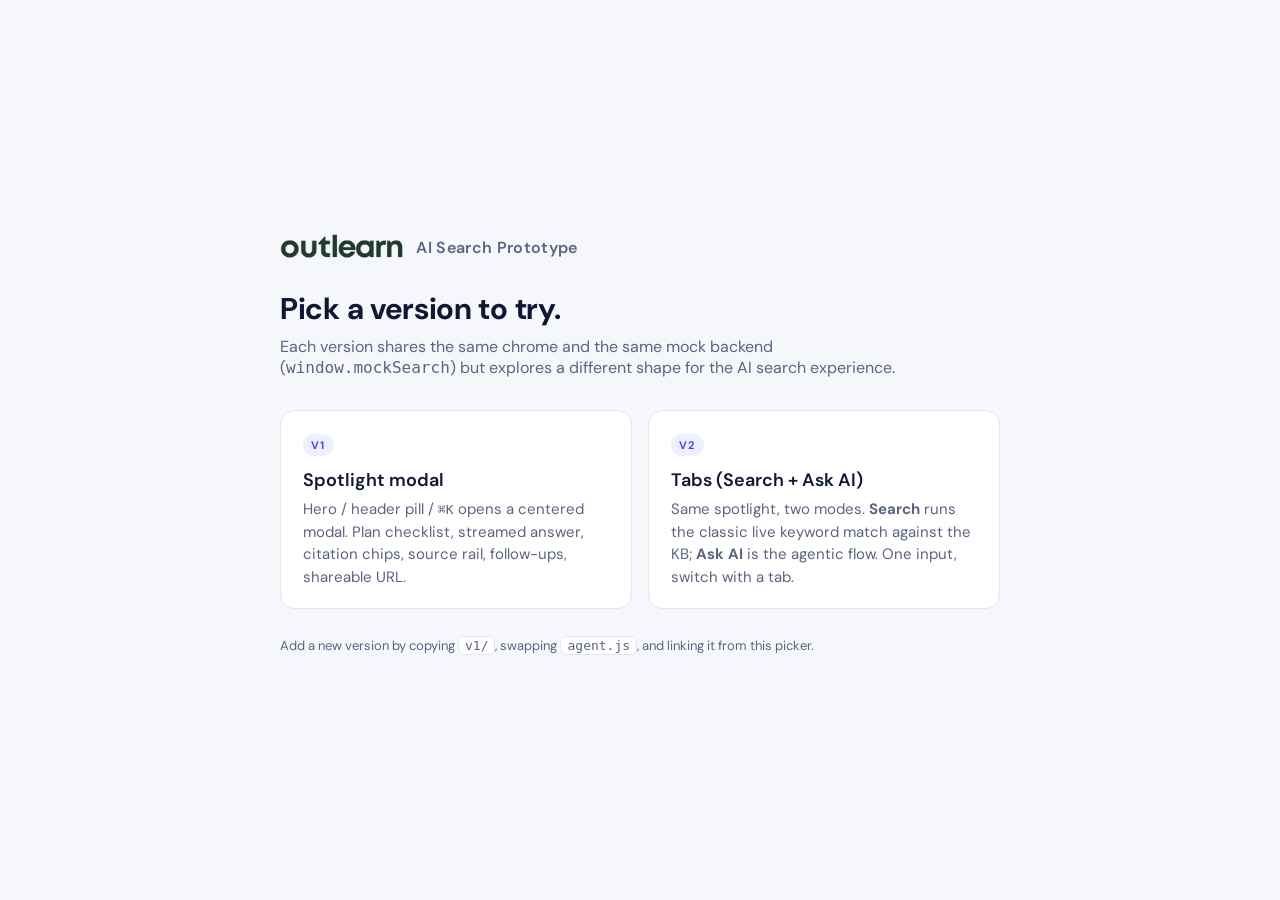
==== commit 939eb5bc: "Drop the inline-answer v2 stub; promote the tabbed v3 to v2 The inline-answer experiment didn't add " ====
--- a/index.html
+++ b/index.html
@@ -67,10 +67,6 @@
     }
     @media (min-width: 640px) {
       .picker__grid { grid-template-columns: 1fr 1fr; }
-    }
-    @media (min-width: 960px) {
-      .picker { max-width: 1040px; }
-      .picker__grid { grid-template-columns: 1fr 1fr 1fr; }
     }
     .picker__card {
       display: block;
@@ -152,15 +148,6 @@
 
       <a class="picker__card" href="v2/index.html">
         <span class="picker__tag">v2</span>
-        <h2 class="picker__card-title">Inline answer</h2>
-        <p class="picker__card-desc">
-          No modal — the hero search submits and the answer renders
-          directly on the page beneath it. Same backend, different UX shape.
-        </p>
-      </a>
-
-      <a class="picker__card" href="v3/index.html">
-        <span class="picker__tag">v3</span>
         <h2 class="picker__card-title">Tabs (Search + Ask AI)</h2>
         <p class="picker__card-desc">
           Same spotlight, two modes. <strong>Search</strong> runs the
